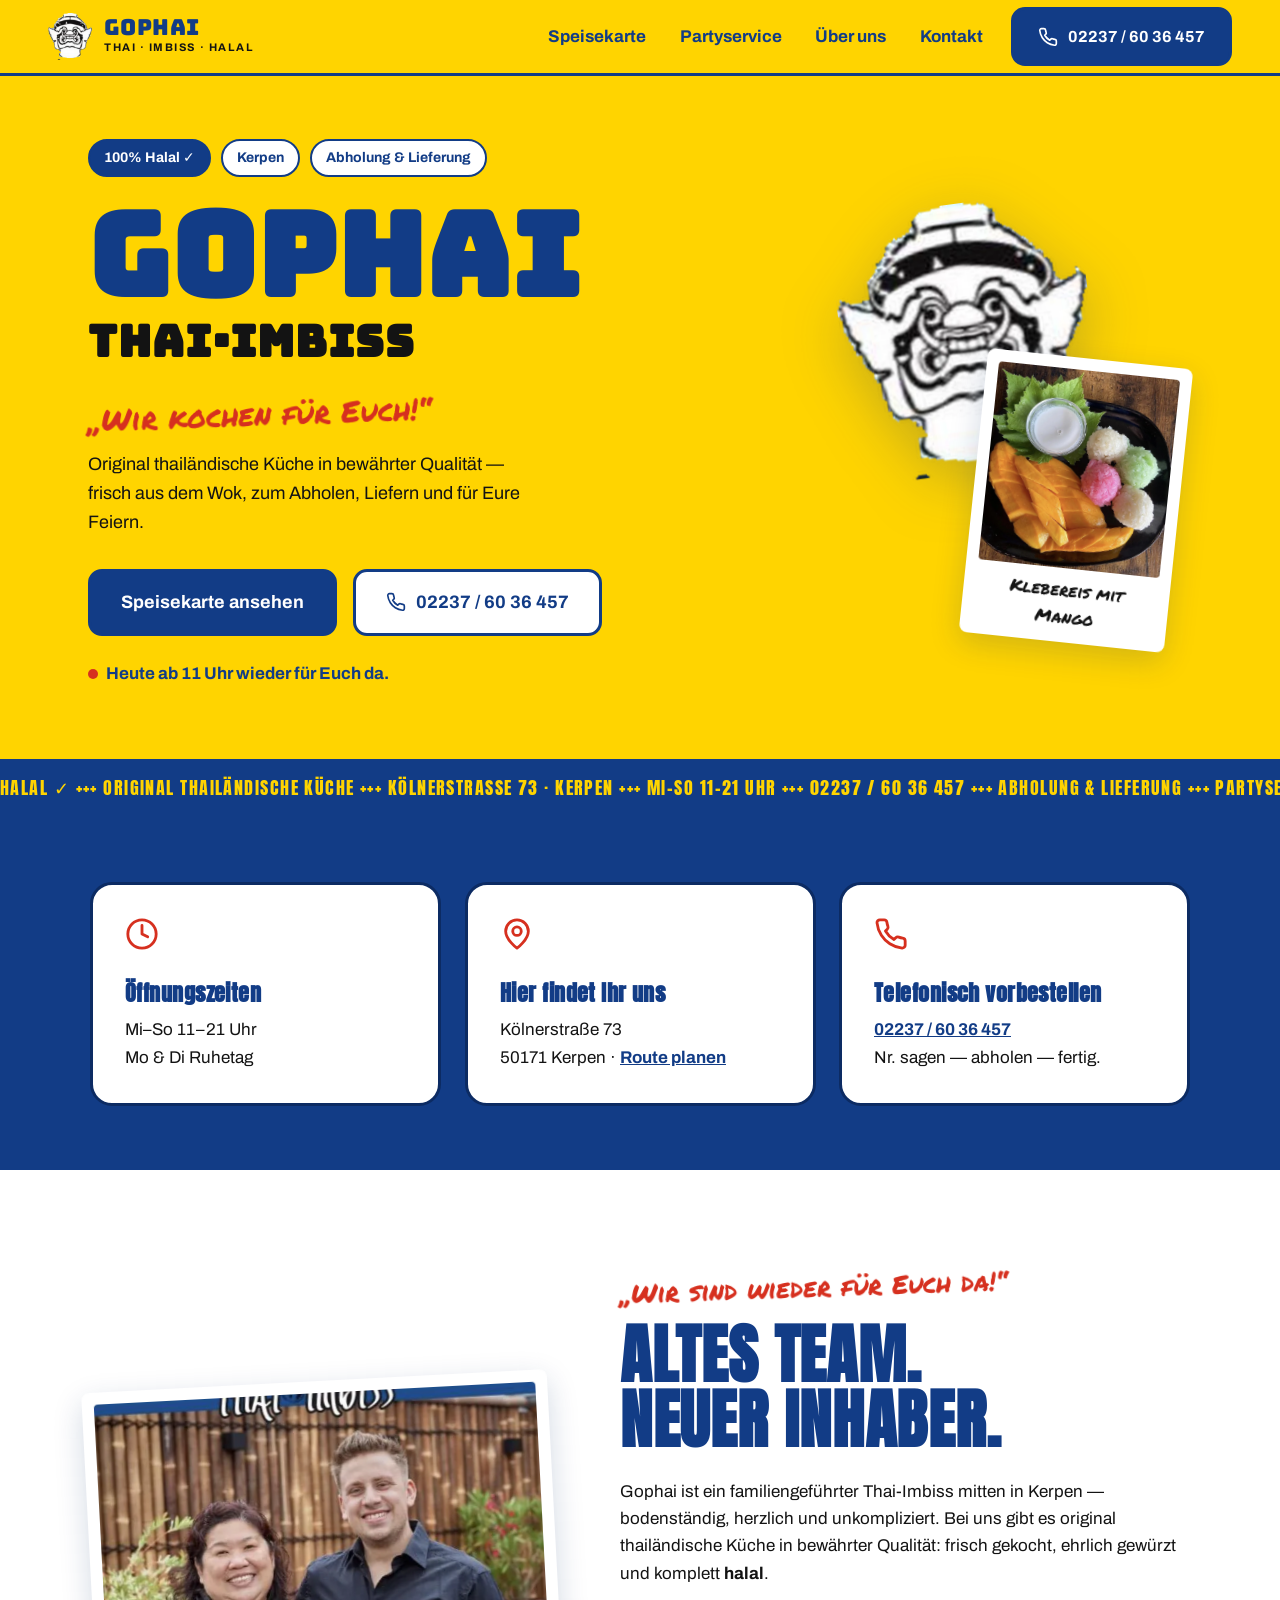
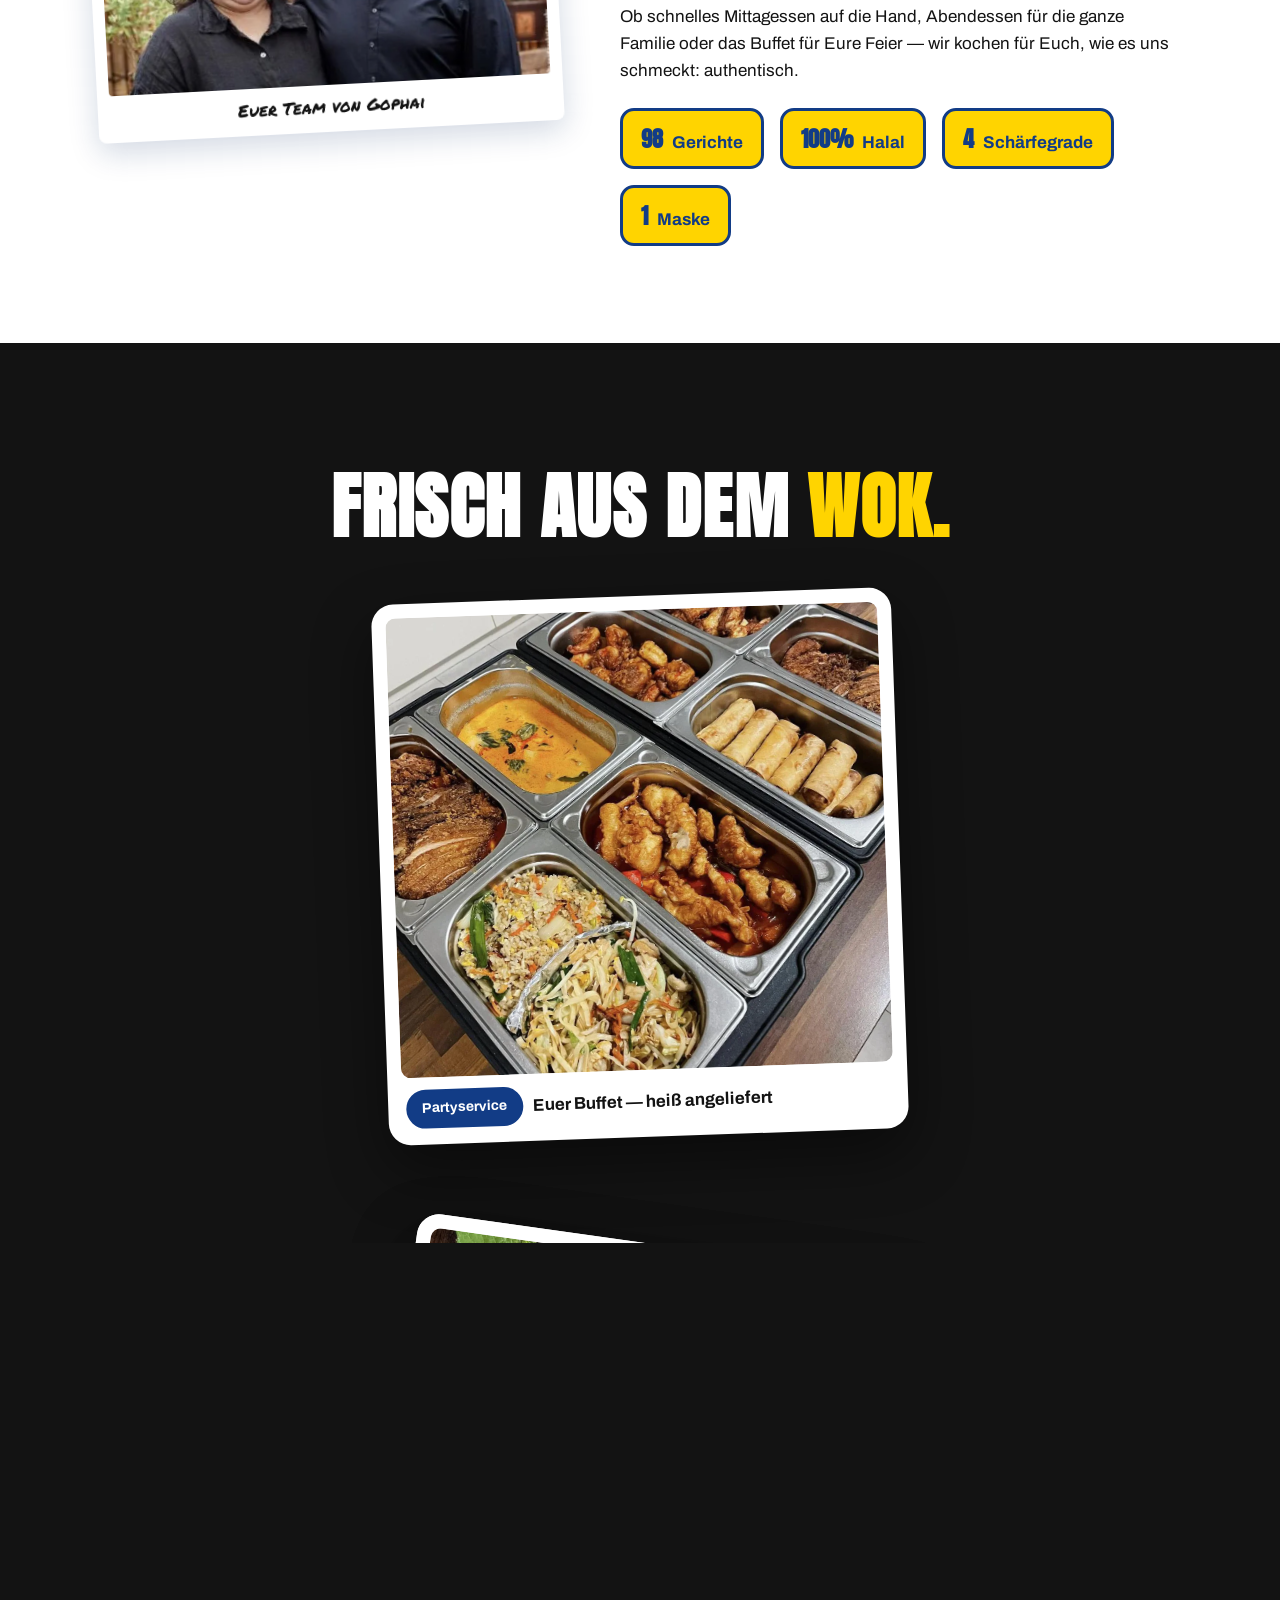
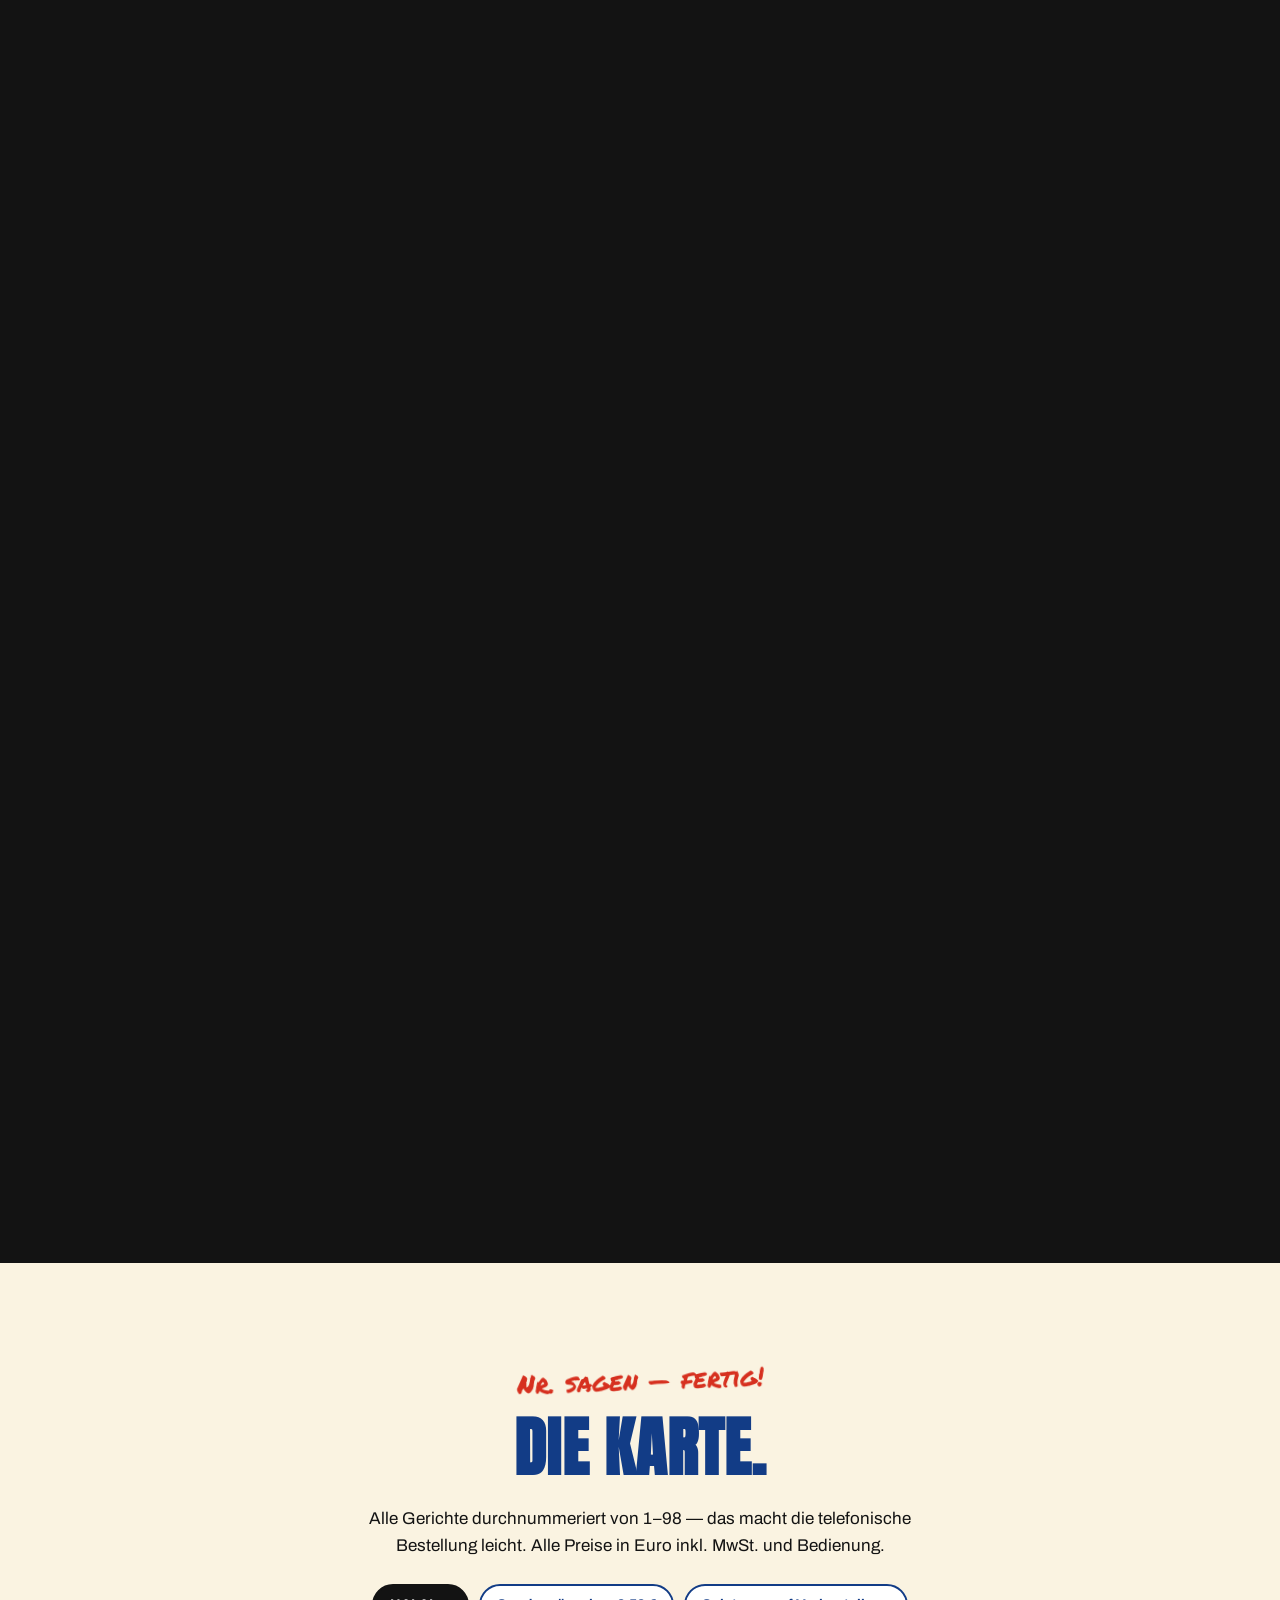
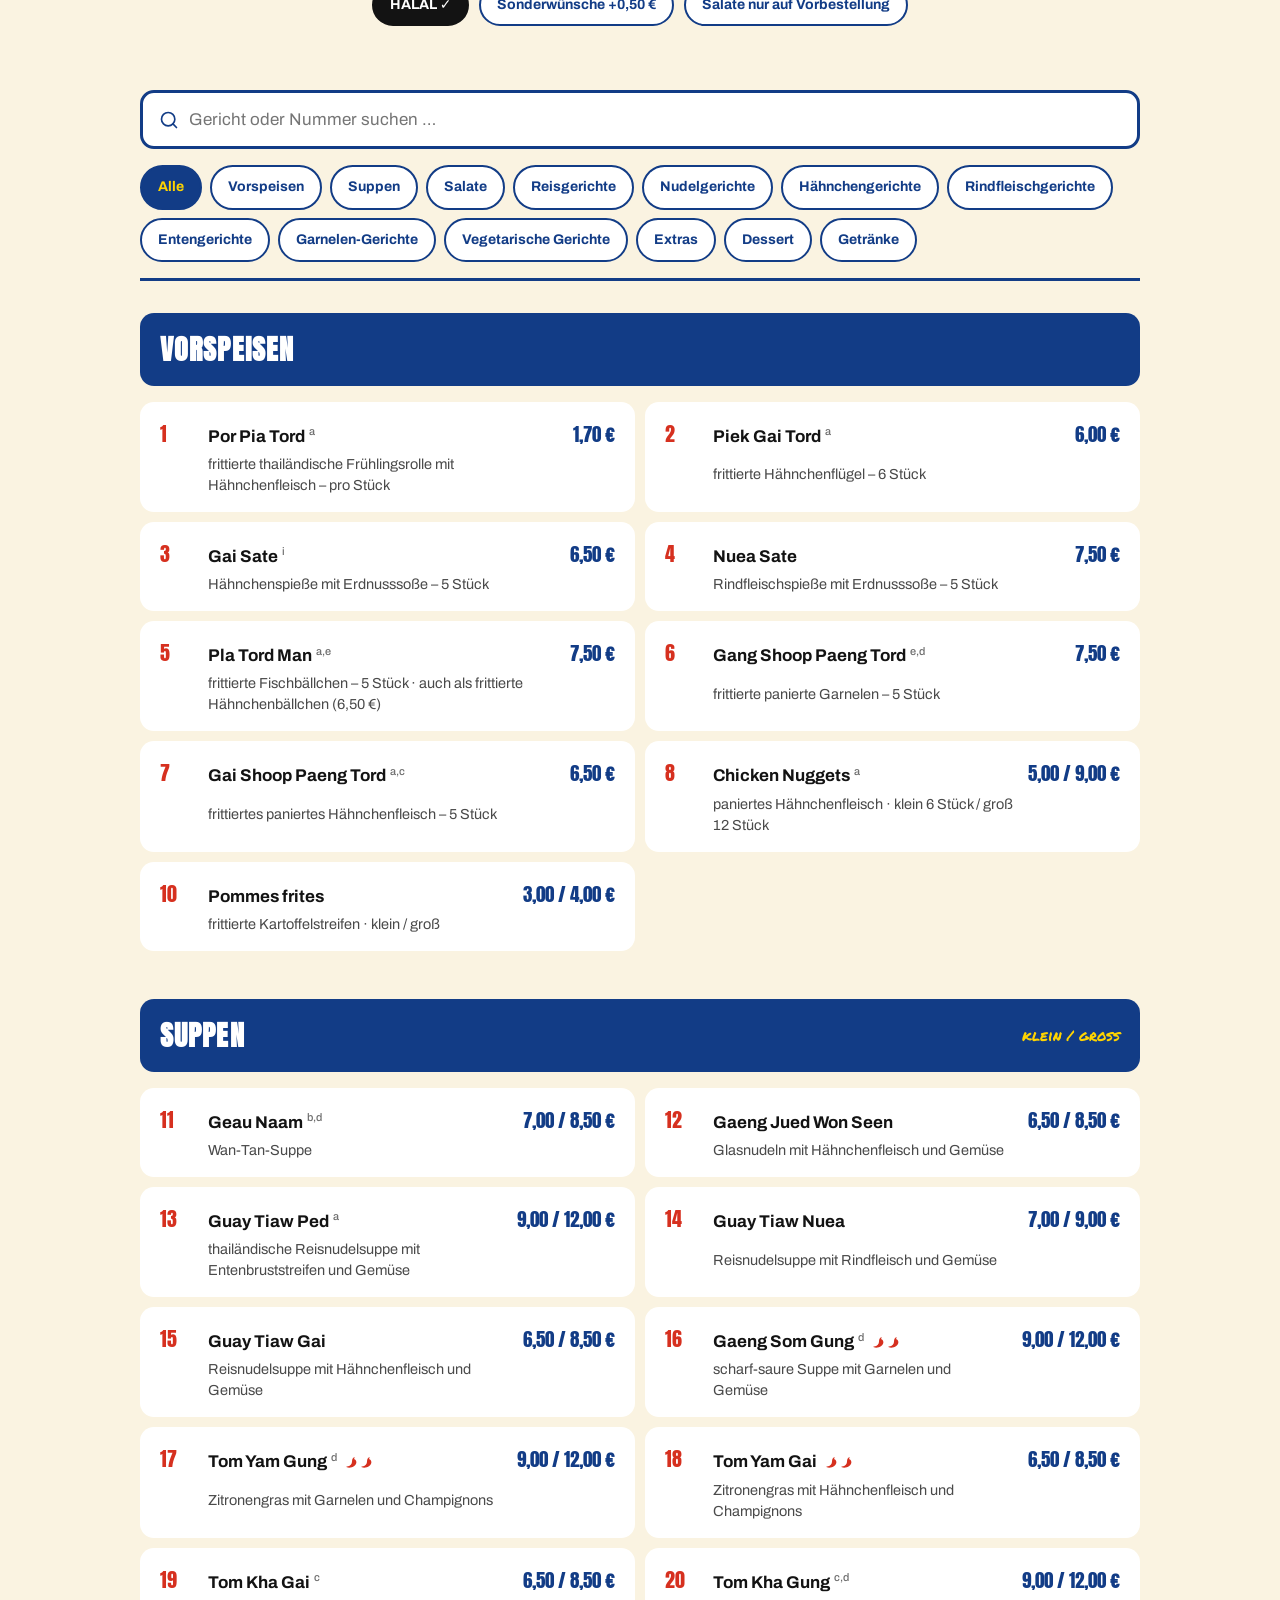
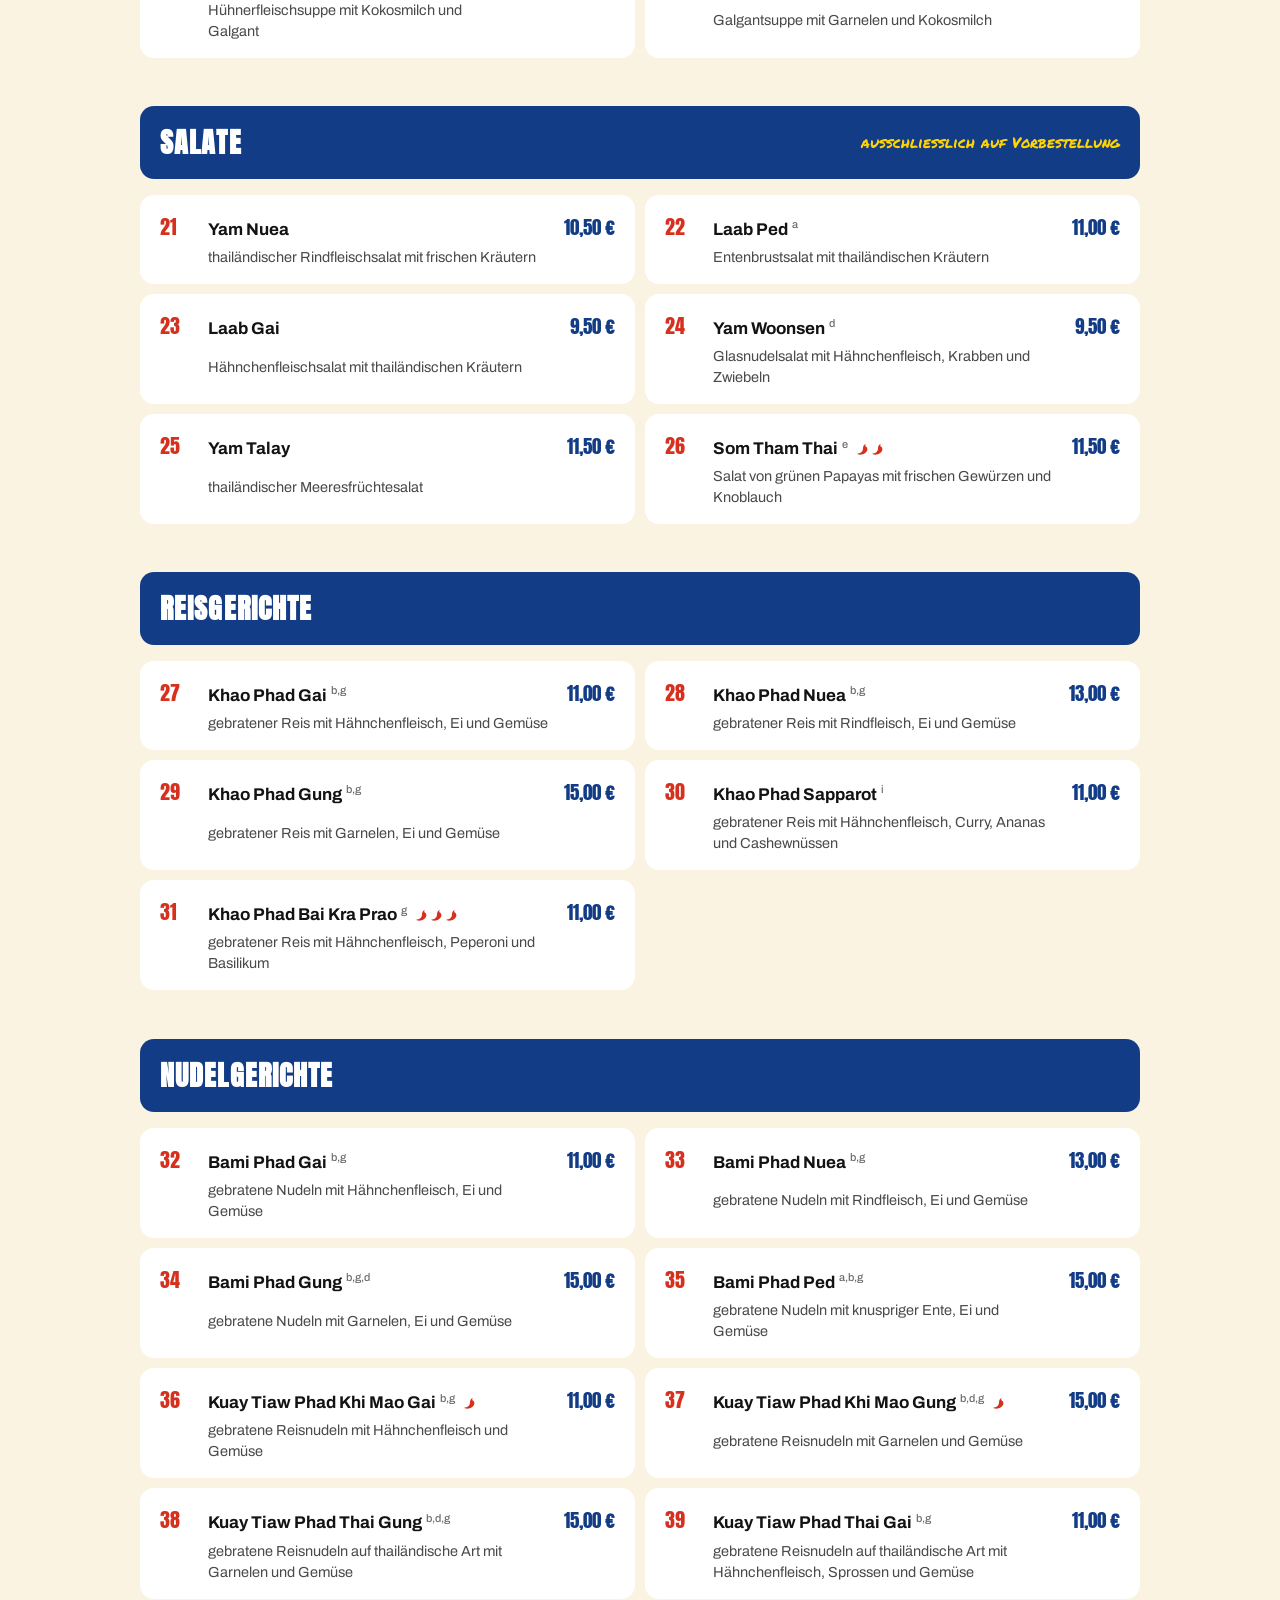
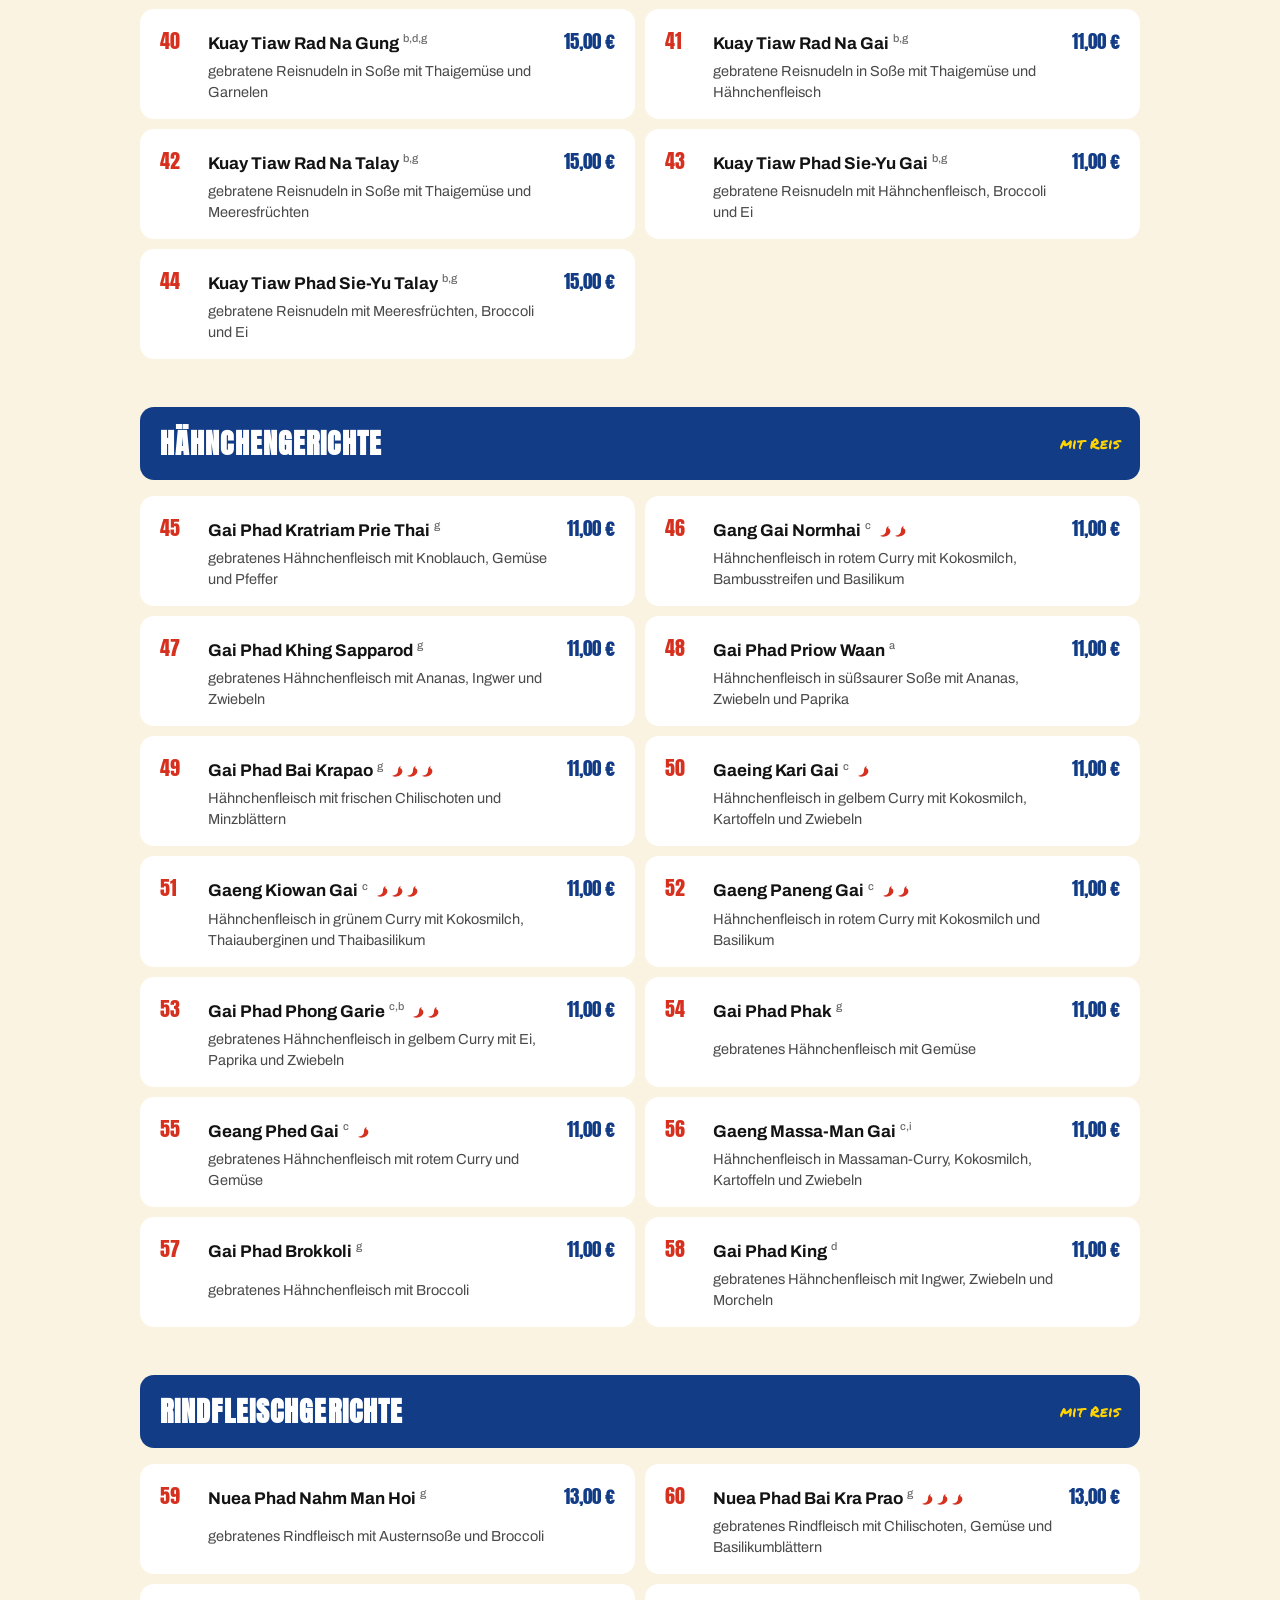
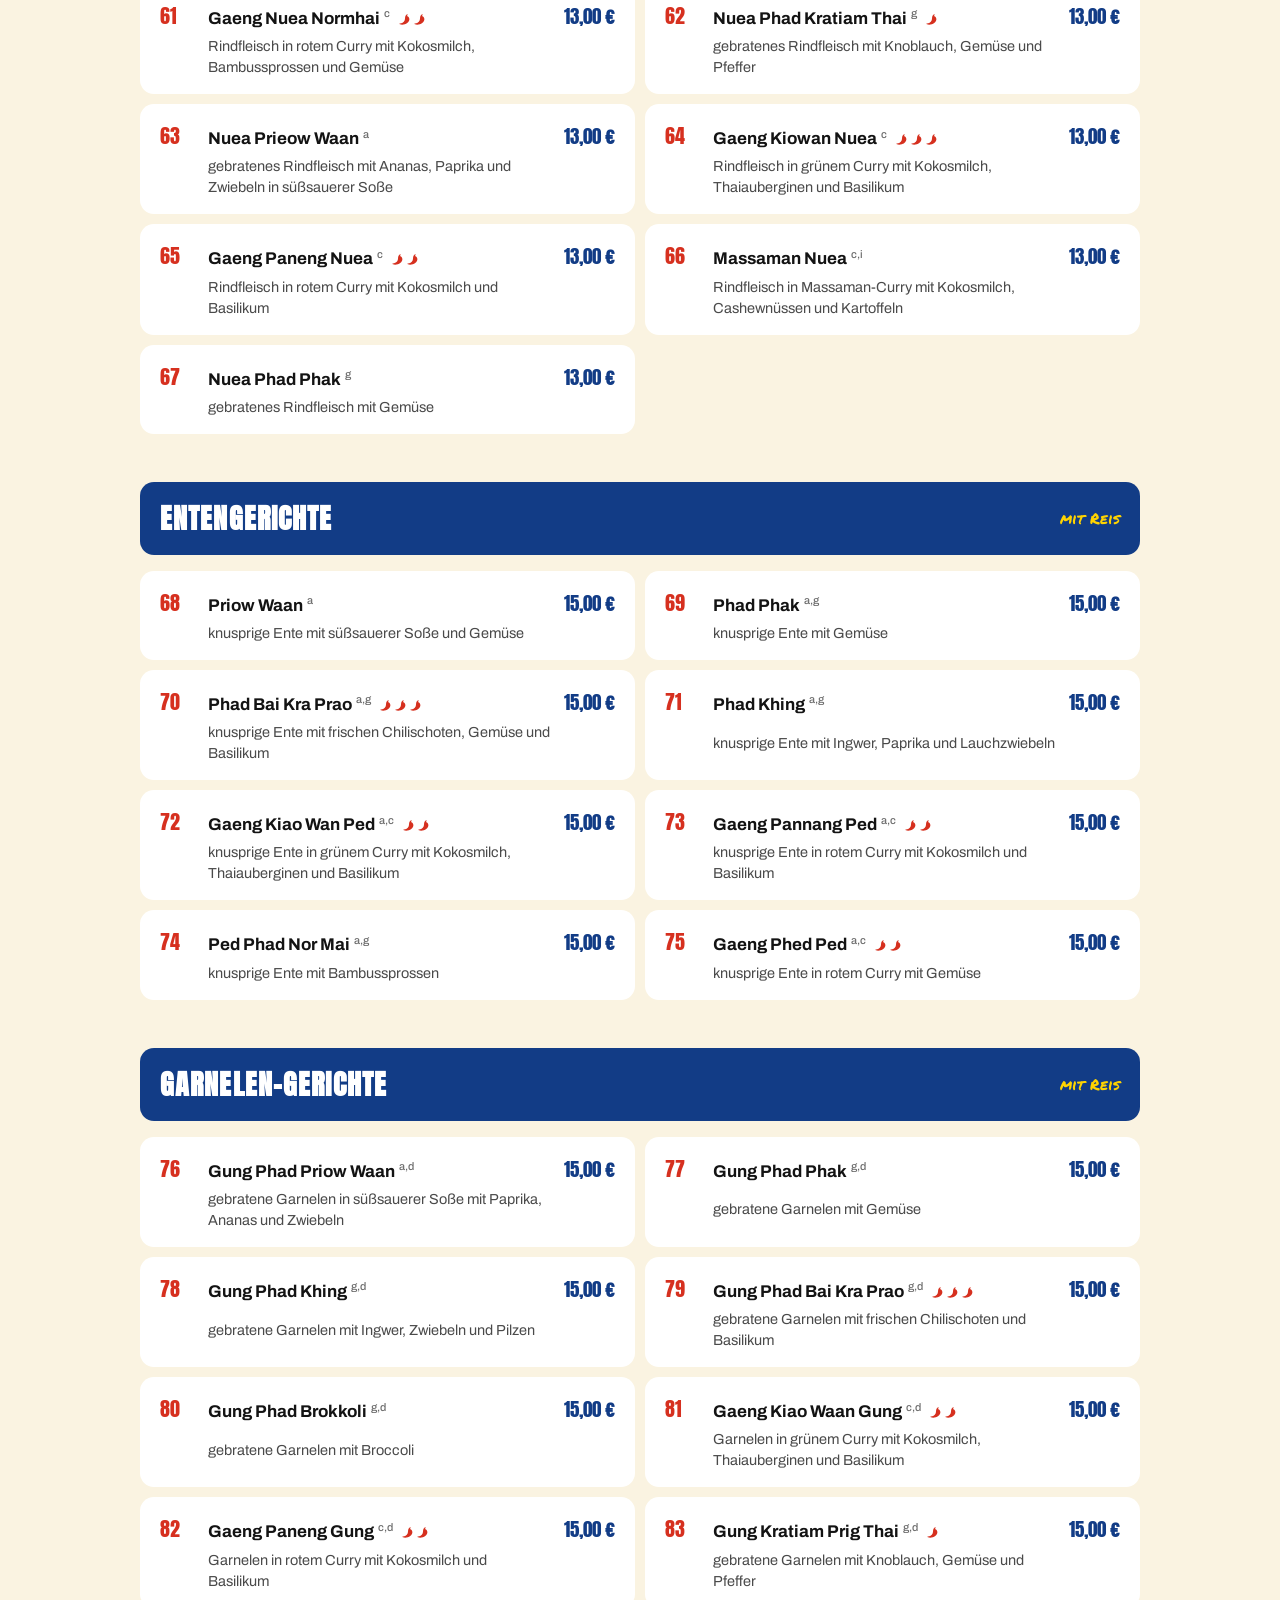
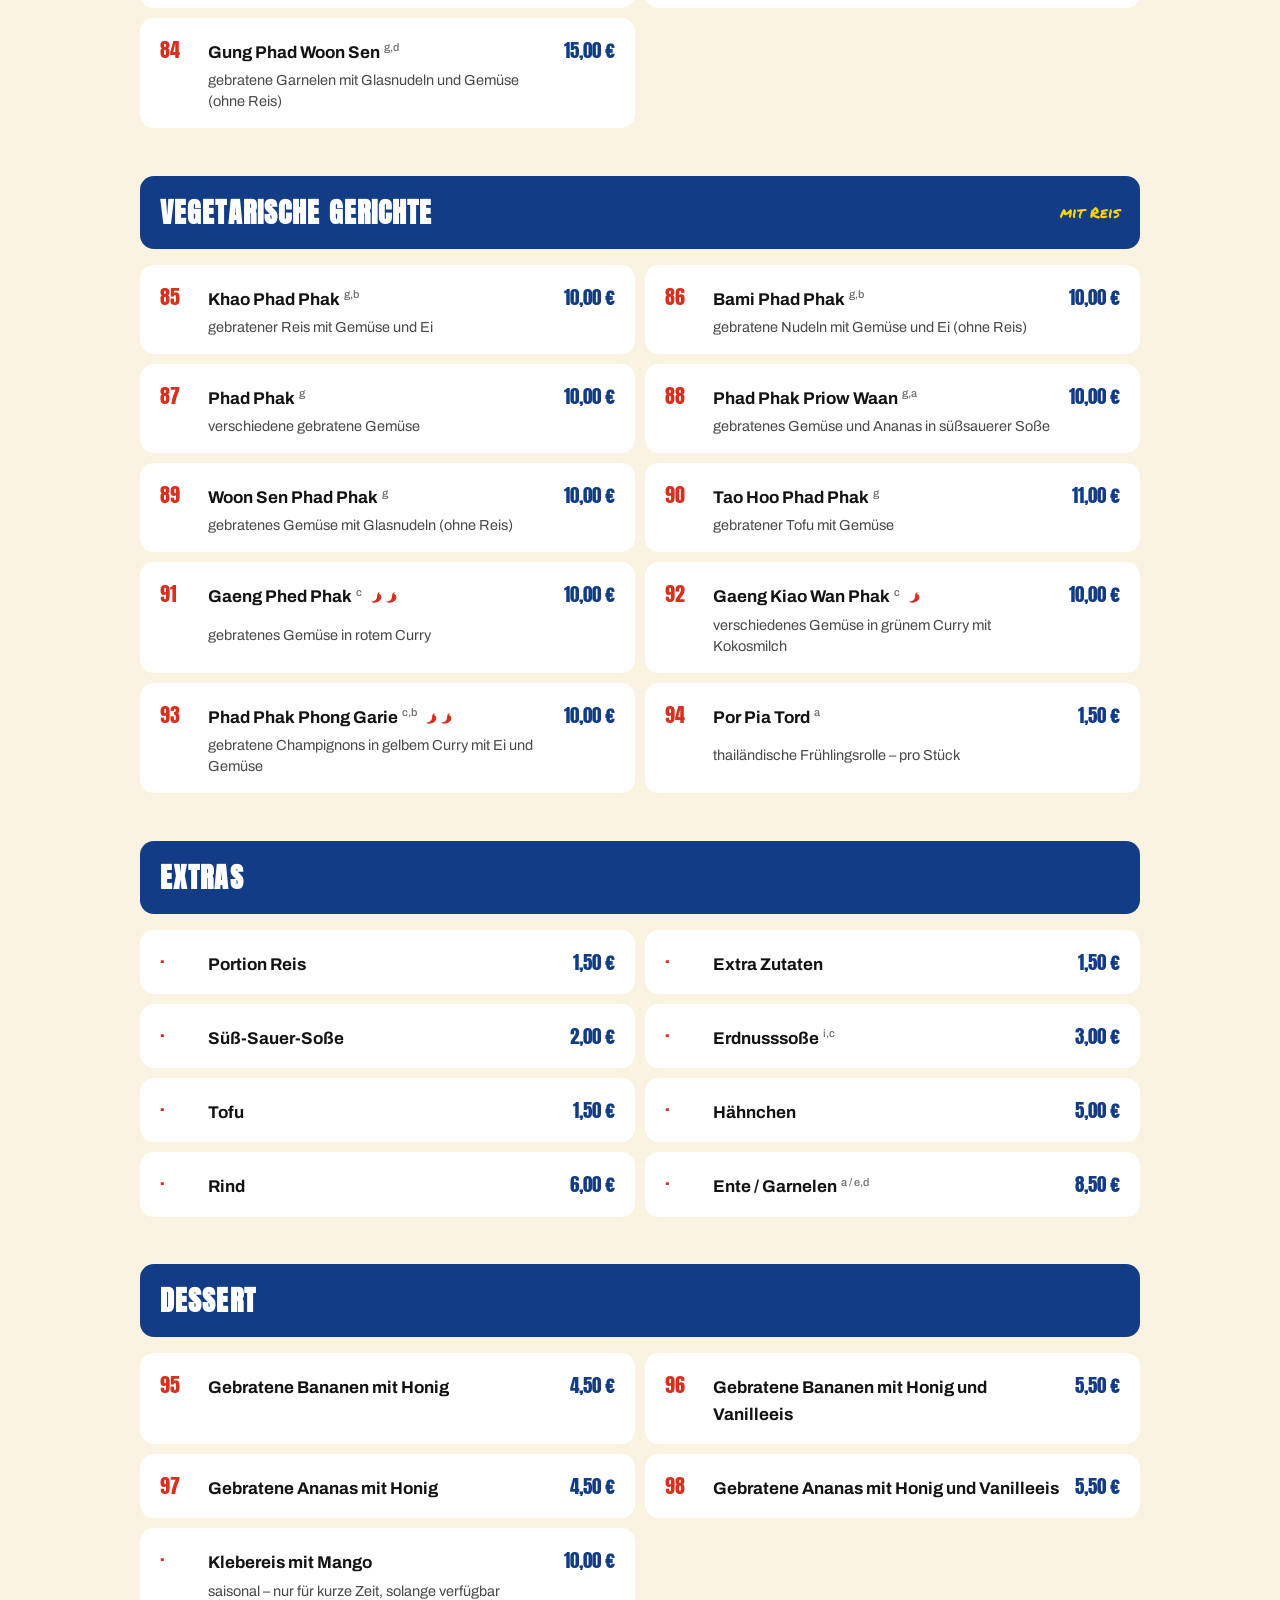
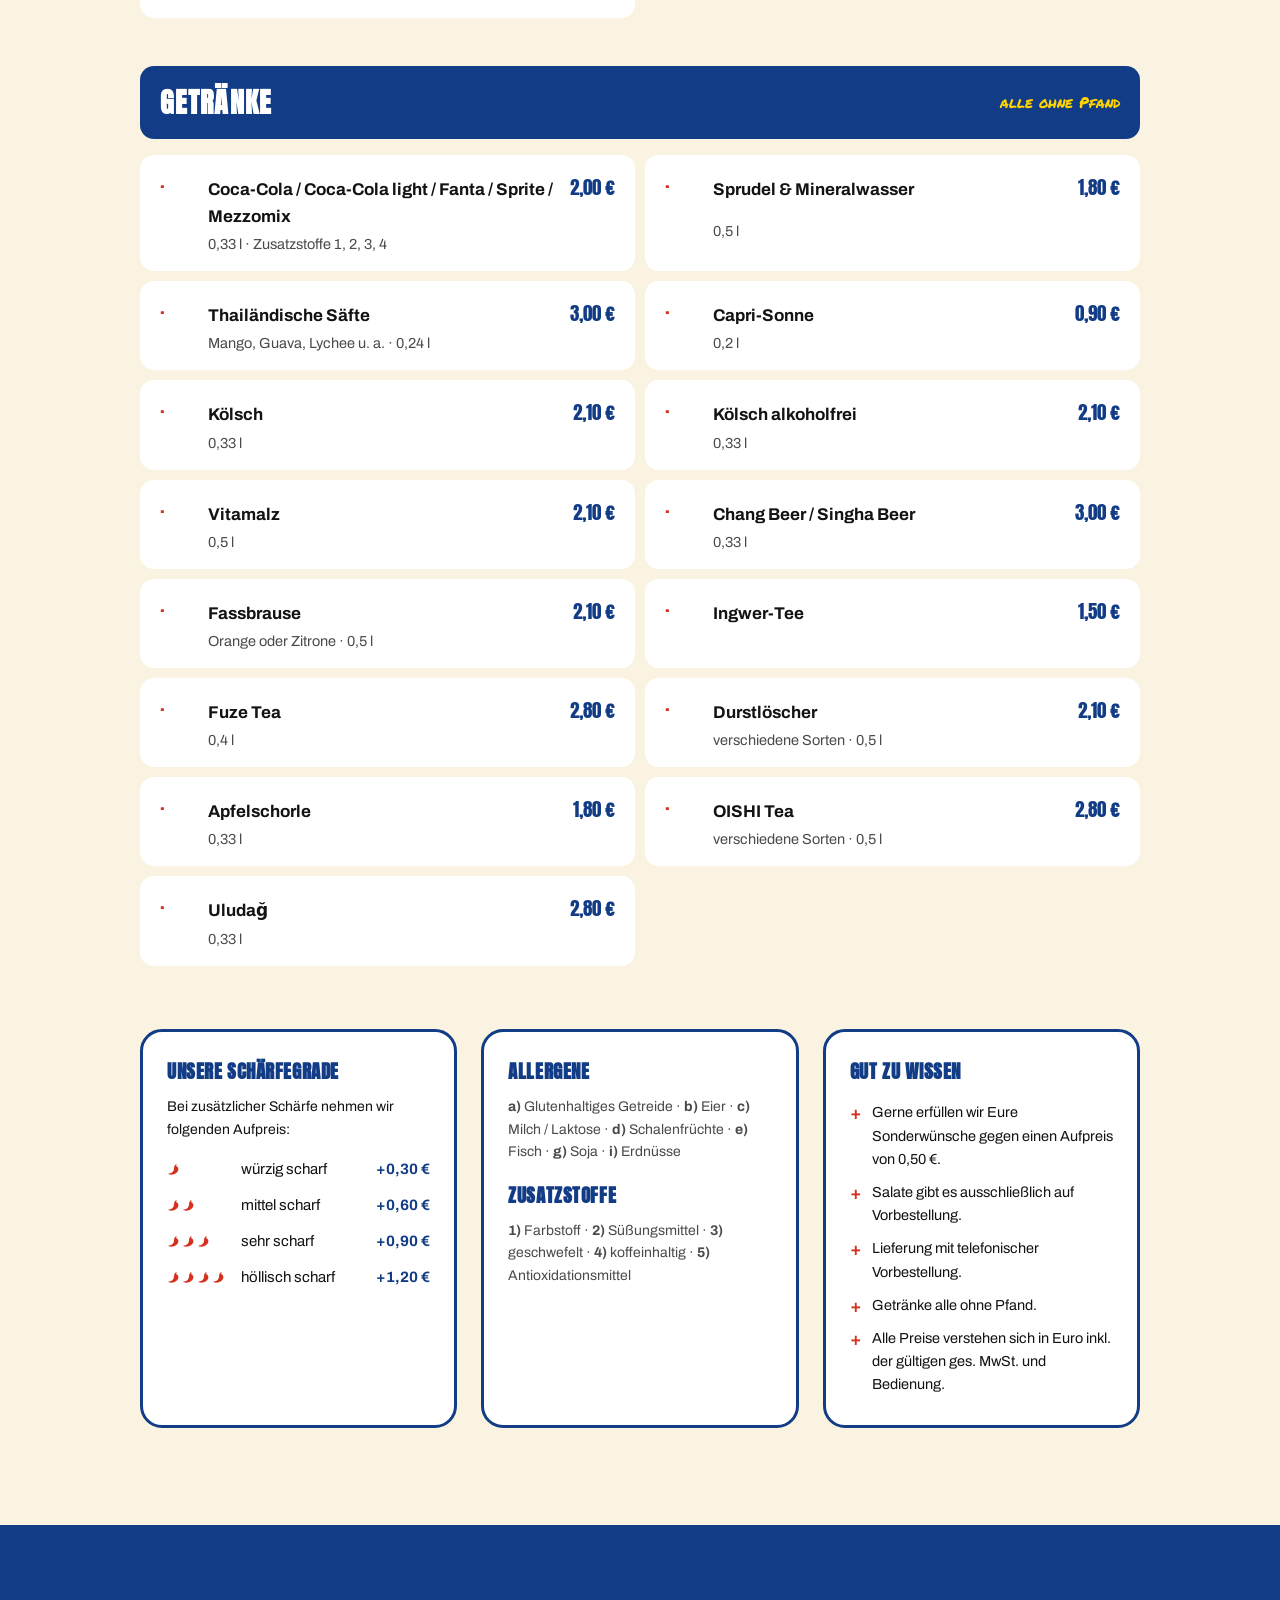
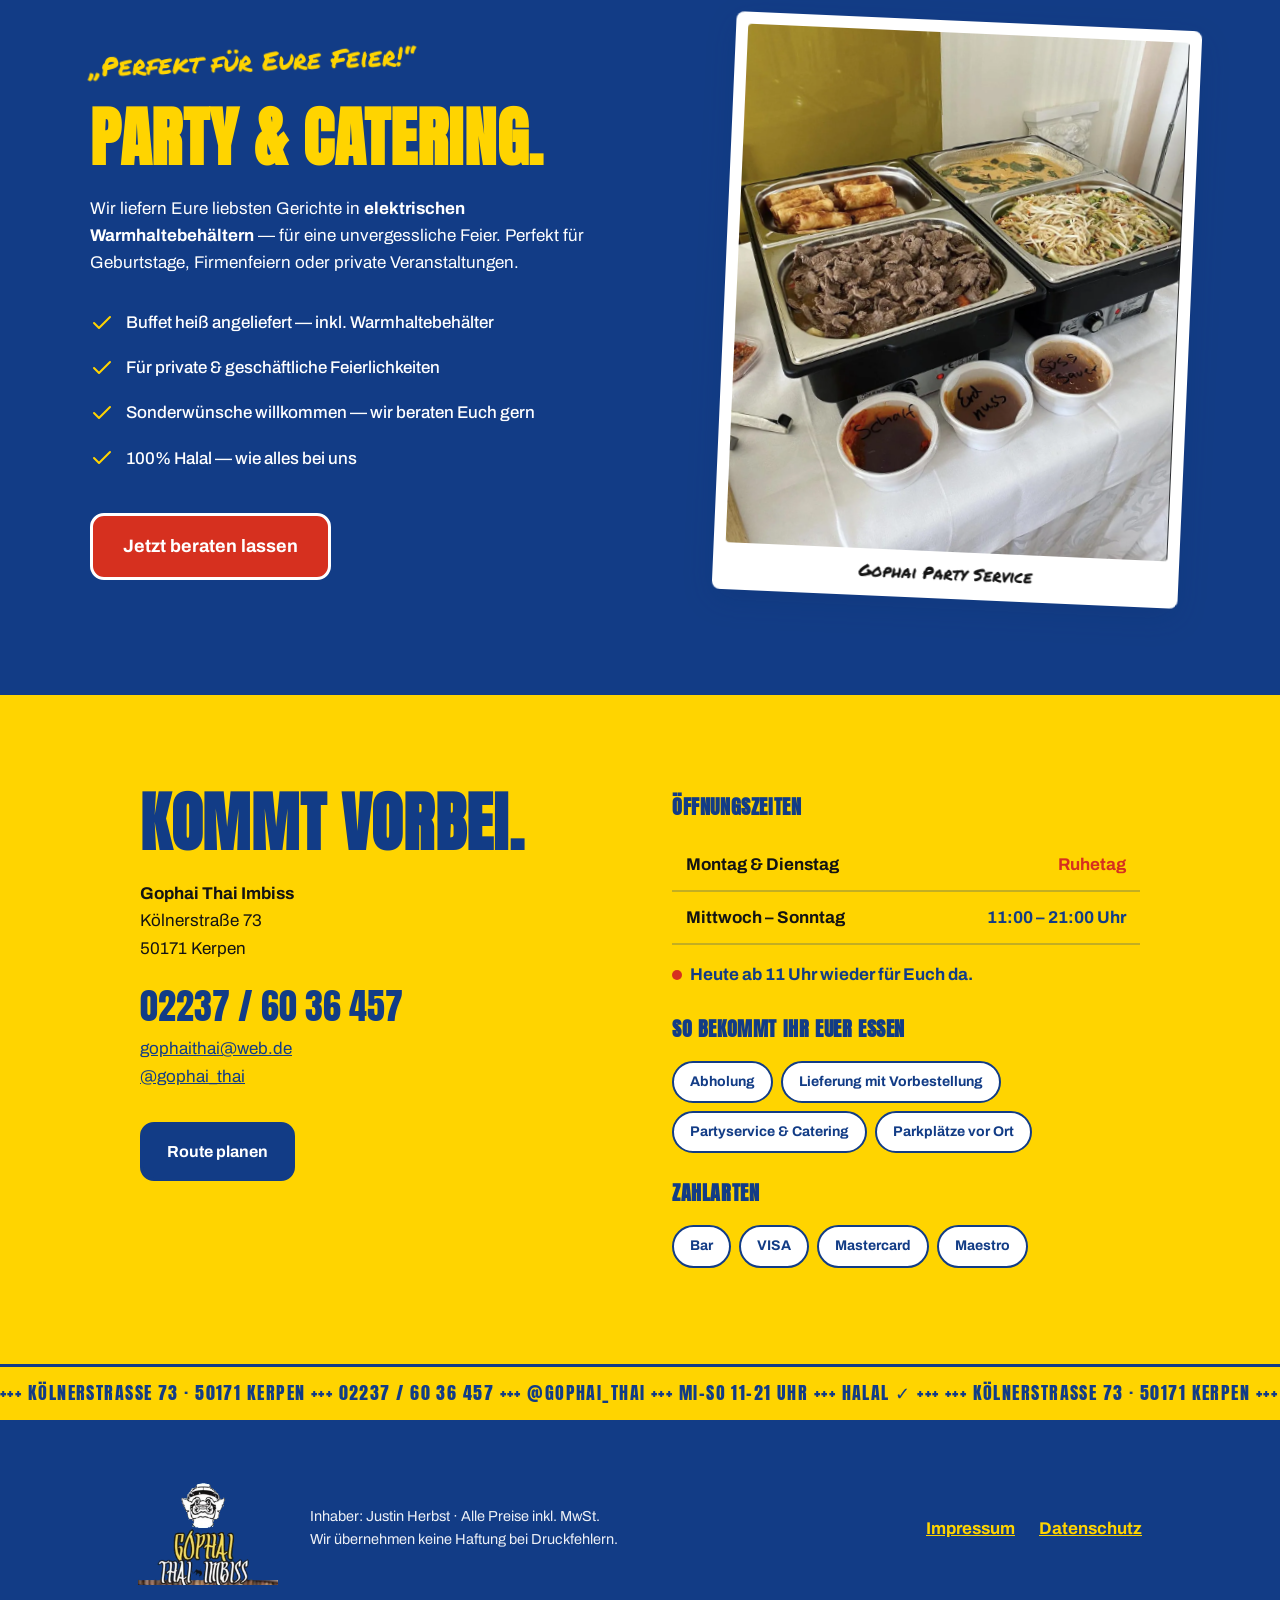
==== index.html @ 2e5d010a "Add Gophai Thai Imbiss website (Vibe-Brief Umsetzung) Complete single-page site per Vibe & Brand Kon" ====
<!DOCTYPE html>
<html lang="de">
<head>
  <meta charset="UTF-8">
  <meta name="viewport" content="width=device-width, initial-scale=1">
  <title>Gophai Thai Imbiss · Kerpen — Original thailändische Küche · Halal</title>
  <meta name="description" content="Gophai Thai Imbiss in Kerpen: Original thailändische Küche in bewährter Qualität. 100% Halal. Abholung, Lieferung mit Vorbestellung & Partyservice. Kölnerstraße 73, 50171 Kerpen — 02237 / 60 36 457.">
  <meta property="og:title" content="Gophai Thai Imbiss · Kerpen">
  <meta property="og:description" content="Original thailändische Küche in bewährter Qualität. Halal · Abholung · Lieferung · Partyservice.">
  <meta property="og:type" content="website">
  <meta name="theme-color" content="#FFD400">
  <link rel="icon" type="image/png" href="assets/img/favicon.png">
  <link rel="preload" href="assets/fonts/bungee-latin-400-normal.woff2" as="font" type="font/woff2" crossorigin>
  <link rel="preload" href="assets/fonts/anton-latin-400-normal.woff2" as="font" type="font/woff2" crossorigin>
  <link rel="preload" href="assets/fonts/archivo-latin-400-normal.woff2" as="font" type="font/woff2" crossorigin>
  <link rel="stylesheet" href="css/style.css">
  <script type="application/ld+json">
  {
    "@context": "https://schema.org",
    "@type": "Restaurant",
    "name": "Gophai Thai Imbiss",
    "servesCuisine": "Thailändisch",
    "telephone": "+49 2237 6036457",
    "email": "gophaithai@web.de",
    "address": {
      "@type": "PostalAddress",
      "streetAddress": "Kölnerstraße 73",
      "postalCode": "50171",
      "addressLocality": "Kerpen",
      "addressCountry": "DE"
    },
    "openingHoursSpecification": [{
      "@type": "OpeningHoursSpecification",
      "dayOfWeek": ["Wednesday","Thursday","Friday","Saturday","Sunday"],
      "opens": "11:00",
      "closes": "21:00"
    }],
    "acceptsReservations": "False",
    "priceRange": "€"
  }
  </script>
</head>
<body>
  <a class="skip-link" href="#speisekarte">Zur Speisekarte springen</a>

  <!-- ───────────── Header ───────────── -->
  <header class="site-header" id="top">
    <a class="brand" href="#top" aria-label="Gophai Thai Imbiss – zum Seitenanfang">
      <img src="assets/img/mask.webp" alt="" width="41" height="44" class="brand__mask">
      <span class="brand__text">
        <span class="brand__name">Gophai</span>
        <span class="brand__sub">Thai · Imbiss · Halal</span>
      </span>
    </a>
    <nav class="main-nav" aria-label="Hauptnavigation">
      <a href="#speisekarte">Speisekarte</a>
      <a href="#partyservice">Partyservice</a>
      <a href="#ueber-uns">Über uns</a>
      <a href="#kontakt">Kontakt</a>
    </nav>
    <a class="btn btn--blue header-call" href="tel:+4922376036457">
      <svg class="ico" viewBox="0 0 24 24" fill="none" stroke="currentColor" stroke-width="2" stroke-linecap="round" stroke-linejoin="round" aria-hidden="true"><path d="M22 16.92v3a2 2 0 0 1-2.18 2 19.79 19.79 0 0 1-8.63-3.07 19.5 19.5 0 0 1-6-6 19.79 19.79 0 0 1-3.07-8.67A2 2 0 0 1 4.11 2h3a2 2 0 0 1 2 1.72c.127.96.361 1.903.7 2.81a2 2 0 0 1-.45 2.11L8.09 9.91a16 16 0 0 0 6 6l1.27-1.27a2 2 0 0 1 2.11-.45c.907.339 1.85.573 2.81.7A2 2 0 0 1 22 16.92z"/></svg>
      <span>02237 / 60 36 457</span>
    </a>
    <button class="nav-toggle" aria-label="Menü öffnen" aria-expanded="false" aria-controls="mobile-menu">
      <span></span><span></span><span></span>
    </button>
  </header>

  <!-- Mobile Overlay -->
  <div class="mobile-menu" id="mobile-menu" hidden>
    <nav aria-label="Mobile Navigation">
      <a href="#speisekarte">Speisekarte</a>
      <a href="#partyservice">Partyservice</a>
      <a href="#ueber-uns">Über uns</a>
      <a href="#kontakt">Kontakt</a>
    </nav>
    <a class="btn btn--yellow" href="tel:+4922376036457">
      <svg class="ico" viewBox="0 0 24 24" fill="none" stroke="currentColor" stroke-width="2" stroke-linecap="round" stroke-linejoin="round" aria-hidden="true"><path d="M22 16.92v3a2 2 0 0 1-2.18 2 19.79 19.79 0 0 1-8.63-3.07 19.5 19.5 0 0 1-6-6 19.79 19.79 0 0 1-3.07-8.67A2 2 0 0 1 4.11 2h3a2 2 0 0 1 2 1.72c.127.96.361 1.903.7 2.81a2 2 0 0 1-.45 2.11L8.09 9.91a16 16 0 0 0 6 6l1.27-1.27a2 2 0 0 1 2.11-.45c.907.339 1.85.573 2.81.7A2 2 0 0 1 22 16.92z"/></svg>
      Jetzt anrufen
    </a>
    <p class="mobile-menu__hours" data-hours-today>Mi–So 11–21 Uhr · Mo & Di Ruhetag</p>
  </div>

  <main id="main">
    <!-- ───────────── Hero ───────────── -->
    <section class="hero" aria-label="Gophai Thai Imbiss Kerpen">
      <div class="hero__inner">
        <div class="hero__copy">
          <p class="hero__eyebrow anim-hero">
            <span class="chip chip--blue">100% Halal ✓</span>
            <span class="chip">Kerpen</span>
            <span class="chip">Abholung &amp; Lieferung</span>
          </p>
          <h1 class="hero__title" aria-label="Gophai Thai Imbiss">
            <span class="hero__title-line"><span class="hero__word" data-split>GOPHAI</span></span>
            <span class="hero__title-line hero__title-line--sub"><span class="hero__word" data-split>THAI·IMBISS</span></span>
          </h1>
          <p class="hero__scribble anim-hero">„Wir kochen für Euch!“</p>
          <p class="hero__lead anim-hero">Original thailändische Küche in bewährter Qualität — frisch aus dem Wok, zum Abholen, Liefern und für Eure Feiern.</p>
          <div class="hero__cta anim-hero">
            <a class="btn btn--blue btn--big" href="#speisekarte">Speisekarte ansehen</a>
            <a class="btn btn--outline btn--big" href="tel:+4922376036457">
              <svg class="ico" viewBox="0 0 24 24" fill="none" stroke="currentColor" stroke-width="2" stroke-linecap="round" stroke-linejoin="round" aria-hidden="true"><path d="M22 16.92v3a2 2 0 0 1-2.18 2 19.79 19.79 0 0 1-8.63-3.07 19.5 19.5 0 0 1-6-6 19.79 19.79 0 0 1-3.07-8.67A2 2 0 0 1 4.11 2h3a2 2 0 0 1 2 1.72c.127.96.361 1.903.7 2.81a2 2 0 0 1-.45 2.11L8.09 9.91a16 16 0 0 0 6 6l1.27-1.27a2 2 0 0 1 2.11-.45c.907.339 1.85.573 2.81.7A2 2 0 0 1 22 16.92z"/></svg>
              02237 / 60 36 457
            </a>
          </div>
          <p class="hero__status anim-hero" data-open-status aria-live="polite"></p>
        </div>
        <div class="hero__visual" aria-hidden="true">
          <img src="assets/img/mask.webp" alt="" width="270" height="288" class="hero__mask anim-mask">
          <figure class="polaroid polaroid--hero anim-hero">
            <img src="assets/img/mango.webp" alt="Klebereis mit Mango auf schwarzem Teller" width="380" height="414" loading="eager">
            <figcaption>Klebereis mit Mango</figcaption>
          </figure>
        </div>
      </div>
      <div class="marquee" aria-hidden="true">
        <div class="marquee__track">
          <span>HALAL ✓ +++ ORIGINAL THAILÄNDISCHE KÜCHE +++ KÖLNERSTRASSE 73 · KERPEN +++ MI–SO 11–21 UHR +++ 02237 / 60 36 457 +++ ABHOLUNG &amp; LIEFERUNG +++ PARTYSERVICE +++&nbsp;</span>
          <span>HALAL ✓ +++ ORIGINAL THAILÄNDISCHE KÜCHE +++ KÖLNERSTRASSE 73 · KERPEN +++ MI–SO 11–21 UHR +++ 02237 / 60 36 457 +++ ABHOLUNG &amp; LIEFERUNG +++ PARTYSERVICE +++&nbsp;</span>
        </div>
      </div>
    </section>

    <!-- ───────────── Schnell-Infos ───────────── -->
    <section class="quick-info" aria-label="Wichtige Informationen">
      <div class="quick-info__grid">
        <div class="qcard anim-up">
          <svg class="ico ico--big" viewBox="0 0 24 24" fill="none" stroke="currentColor" stroke-width="2" stroke-linecap="round" stroke-linejoin="round" aria-hidden="true"><circle cx="12" cy="12" r="10"/><polyline points="12 6 12 12 16 14"/></svg>
          <h3>Öffnungszeiten</h3>
          <p>Mi–So 11–21 Uhr<br>Mo &amp; Di Ruhetag</p>
        </div>
        <div class="qcard anim-up">
          <svg class="ico ico--big" viewBox="0 0 24 24" fill="none" stroke="currentColor" stroke-width="2" stroke-linecap="round" stroke-linejoin="round" aria-hidden="true"><path d="M20 10c0 6-8 12-8 12s-8-6-8-12a8 8 0 0 1 16 0Z"/><circle cx="12" cy="10" r="3"/></svg>
          <h3>Hier findet Ihr uns</h3>
          <p>Kölnerstraße 73<br>50171 Kerpen · <a href="https://www.google.com/maps/search/?api=1&amp;query=Gophai+Thai+Imbiss+K%C3%B6lnerstra%C3%9Fe+73+50171+Kerpen" target="_blank" rel="noopener">Route planen</a></p>
        </div>
        <div class="qcard anim-up">
          <svg class="ico ico--big" viewBox="0 0 24 24" fill="none" stroke="currentColor" stroke-width="2" stroke-linecap="round" stroke-linejoin="round" aria-hidden="true"><path d="M22 16.92v3a2 2 0 0 1-2.18 2 19.79 19.79 0 0 1-8.63-3.07 19.5 19.5 0 0 1-6-6 19.79 19.79 0 0 1-3.07-8.67A2 2 0 0 1 4.11 2h3a2 2 0 0 1 2 1.72c.127.96.361 1.903.7 2.81a2 2 0 0 1-.45 2.11L8.09 9.91a16 16 0 0 0 6 6l1.27-1.27a2 2 0 0 1 2.11-.45c.907.339 1.85.573 2.81.7A2 2 0 0 1 22 16.92z"/></svg>
          <h3>Telefonisch vorbestellen</h3>
          <p><a href="tel:+4922376036457">02237 / 60 36 457</a><br>Nr. sagen — abholen — fertig.</p>
        </div>
      </div>
    </section>

    <!-- ───────────── Über uns ───────────── -->
    <section class="about" id="ueber-uns">
      <div class="about__inner">
        <figure class="polaroid polaroid--team anim-up">
          <img src="assets/img/team.webp" alt="Das Gophai-Team: zwei lächelnde Menschen vor einer Bambuswand" width="674" height="483" loading="lazy">
          <figcaption>Euer Team von Gophai</figcaption>
        </figure>
        <div class="about__copy">
          <p class="scribble scribble--red anim-up">„Wir sind wieder für Euch da!“</p>
          <h2 class="section-title anim-up">Altes Team.<br>Neuer Inhaber.</h2>
          <p class="anim-up">Gophai ist ein familiengeführter Thai-Imbiss mitten in Kerpen — bodenständig, herzlich und unkompliziert. Bei uns gibt es original thailändische Küche in bewährter Qualität: frisch gekocht, ehrlich gewürzt und komplett <strong>halal</strong>.</p>
          <p class="anim-up">Ob schnelles Mittagessen auf die Hand, Abendessen für die ganze Familie oder das Buffet für Eure Feier — wir kochen für Euch, wie es uns schmeckt: authentisch.</p>
          <ul class="fact-chips anim-up">
            <li><strong>98</strong> Gerichte</li>
            <li><strong>100%</strong> Halal</li>
            <li><strong>4</strong> Schärfegrade</li>
            <li><strong>1</strong> Maske</li>
          </ul>
        </div>
      </div>
    </section>

    <!-- ───────────── Foto-Stack (gepinnt) ───────────── -->
    <section class="showcase" aria-label="Einblicke in unsere Küche">
      <div class="showcase__pin">
        <h2 class="showcase__title">Frisch aus dem <span>Wok.</span></h2>
        <div class="showcase__stack">
          <figure class="showcase__card" data-stack-card>
            <img src="assets/img/buffet.webp" alt="Buffet mit Currys, Frühlingsrollen, gebratenem Reis und weiteren Thai-Gerichten in Warmhaltebehältern" width="1166" height="1372" loading="lazy">
            <figcaption><span class="chip chip--blue">Partyservice</span> Euer Buffet — heiß angeliefert</figcaption>
          </figure>
          <figure class="showcase__card" data-stack-card>
            <img src="assets/img/catering.webp" alt="Chafing-Dishes mit Frühlingsrollen, Rindfleisch und Pad Thai, davor drei Soßen" width="1199" height="1408" loading="lazy">
            <figcaption><span class="chip chip--blue">Catering</span> Mit Warmhaltebehältern &amp; Soßen</figcaption>
          </figure>
          <figure class="showcase__card" data-stack-card>
            <img src="assets/img/mango.webp" alt="Klebereis in vier Farben mit frischer Mango und Kokosmilch" width="1187" height="1292" loading="lazy">
            <figcaption><span class="chip chip--blue">Saisonal</span> Klebereis mit Mango</figcaption>
          </figure>
        </div>
      </div>
    </section>

    <!-- ───────────── Speisekarte ───────────── -->
    <section class="menu" id="speisekarte">
      <header class="menu__head">
        <p class="scribble anim-up">Nr. sagen — fertig!</p>
        <h2 class="section-title anim-up">Die Karte.</h2>
        <p class="menu__sub anim-up">Alle Gerichte durchnummeriert von 1–98 — das macht die telefonische Bestellung leicht. Alle Preise in Euro inkl. MwSt. und Bedienung.</p>
        <div class="menu__badges anim-up">
          <span class="badge badge--halal">HALAL ✓</span>
          <span class="badge">Sonderwünsche +0,50&nbsp;€</span>
          <span class="badge">Salate nur auf Vorbestellung</span>
        </div>
      </header>

      <div class="menu__toolbar" role="group" aria-label="Speisekarte filtern">
        <div class="menu__search">
          <svg class="ico" viewBox="0 0 24 24" fill="none" stroke="currentColor" stroke-width="2" stroke-linecap="round" stroke-linejoin="round" aria-hidden="true"><circle cx="11" cy="11" r="8"/><path d="m21 21-4.3-4.3"/></svg>
          <input type="search" id="menu-search" placeholder="Gericht oder Nummer suchen …" aria-label="Speisekarte durchsuchen">
        </div>
        <div class="menu__filters" id="menu-filters" role="tablist" aria-label="Kategorien"></div>
      </div>

      <div class="menu__list" id="menu-list" aria-live="polite"></div>

      <aside class="menu__legend anim-up">
        <div class="legend-block">
          <h3>Unsere Schärfegrade</h3>
          <p class="legend-block__hint">Bei zusätzlicher Schärfe nehmen wir folgenden Aufpreis:</p>
          <ul class="spice-legend" id="spice-legend"></ul>
        </div>
        <div class="legend-block">
          <h3>Allergene</h3>
          <p id="allergens-legend" class="legend-inline"></p>
          <h3>Zusatzstoffe</h3>
          <p id="additives-legend" class="legend-inline"></p>
        </div>
        <div class="legend-block">
          <h3>Gut zu wissen</h3>
          <ul class="notes-list">
            <li>Gerne erfüllen wir Eure Sonderwünsche gegen einen Aufpreis von 0,50&nbsp;€.</li>
            <li>Salate gibt es ausschließlich auf Vorbestellung.</li>
            <li>Lieferung mit telefonischer Vorbestellung.</li>
            <li>Getränke alle ohne Pfand.</li>
            <li>Alle Preise verstehen sich in Euro inkl. der gültigen ges. MwSt. und Bedienung.</li>
          </ul>
        </div>
      </aside>
    </section>

    <!-- ───────────── Partyservice ───────────── -->
    <section class="party" id="partyservice">
      <div class="party__inner">
        <div class="party__copy">
          <p class="scribble scribble--yellow anim-up">„Perfekt für Eure Feier!“</p>
          <h2 class="section-title section-title--onblue anim-up">Party &amp; Catering.</h2>
          <p class="anim-up">Wir liefern Eure liebsten Gerichte in <strong>elektrischen Warmhaltebehältern</strong> — für eine unvergessliche Feier. Perfekt für Geburtstage, Firmenfeiern oder private Veranstaltungen.</p>
          <ul class="party__features anim-up">
            <li>
              <svg class="ico" viewBox="0 0 24 24" fill="none" stroke="currentColor" stroke-width="2" stroke-linecap="round" stroke-linejoin="round" aria-hidden="true"><path d="M20 6 9 17l-5-5"/></svg>
              Buffet heiß angeliefert — inkl. Warmhaltebehälter
            </li>
            <li>
              <svg class="ico" viewBox="0 0 24 24" fill="none" stroke="currentColor" stroke-width="2" stroke-linecap="round" stroke-linejoin="round" aria-hidden="true"><path d="M20 6 9 17l-5-5"/></svg>
              Für private &amp; geschäftliche Feierlichkeiten
            </li>
            <li>
              <svg class="ico" viewBox="0 0 24 24" fill="none" stroke="currentColor" stroke-width="2" stroke-linecap="round" stroke-linejoin="round" aria-hidden="true"><path d="M20 6 9 17l-5-5"/></svg>
              Sonderwünsche willkommen — wir beraten Euch gern
            </li>
            <li>
              <svg class="ico" viewBox="0 0 24 24" fill="none" stroke="currentColor" stroke-width="2" stroke-linecap="round" stroke-linejoin="round" aria-hidden="true"><path d="M20 6 9 17l-5-5"/></svg>
              100% Halal — wie alles bei uns
            </li>
          </ul>
          <a class="btn btn--red btn--big anim-up" href="tel:+4922376036457">Jetzt beraten lassen</a>
        </div>
        <figure class="polaroid polaroid--party anim-up">
          <img src="assets/img/catering.webp" alt="Catering-Buffet mit Chafing-Dishes und hausgemachten Soßen auf weißer Tischdecke" width="1199" height="1408" loading="lazy">
          <figcaption>Gophai Party Service</figcaption>
        </figure>
      </div>
    </section>

    <!-- ───────────── Kontakt ───────────── -->
    <section class="contact" id="kontakt">
      <div class="contact__inner">
        <div class="contact__block anim-up">
          <h2 class="section-title">Kommt vorbei.</h2>
          <address>
            <p><strong>Gophai Thai Imbiss</strong><br>Kölnerstraße 73<br>50171 Kerpen</p>
            <p>
              <a class="contact__phone" href="tel:+4922376036457">02237 / 60&nbsp;36&nbsp;457</a><br>
              <a href="mailto:gophaithai@web.de">gophaithai@web.de</a><br>
              <a href="https://www.instagram.com/gophai_thai/" target="_blank" rel="noopener">@gophai_thai</a>
            </p>
          </address>
          <a class="btn btn--blue" href="https://www.google.com/maps/search/?api=1&amp;query=Gophai+Thai+Imbiss+K%C3%B6lnerstra%C3%9Fe+73+50171+Kerpen" target="_blank" rel="noopener">Route planen</a>
        </div>
        <div class="contact__block anim-up">
          <h3>Öffnungszeiten</h3>
          <table class="hours-table">
            <tbody>
              <tr class="is-closed"><th scope="row">Montag &amp; Dienstag</th><td>Ruhetag</td></tr>
              <tr><th scope="row">Mittwoch – Sonntag</th><td>11:00 – 21:00 Uhr</td></tr>
            </tbody>
          </table>
          <p class="contact__today" data-open-status aria-live="polite"></p>
          <h3>So bekommt Ihr Euer Essen</h3>
          <ul class="service-chips">
            <li>Abholung</li>
            <li>Lieferung mit Vorbestellung</li>
            <li>Partyservice &amp; Catering</li>
            <li>Parkplätze vor Ort</li>
          </ul>
          <h3>Zahlarten</h3>
          <ul class="service-chips">
            <li>Bar</li><li>VISA</li><li>Mastercard</li><li>Maestro</li>
          </ul>
        </div>
      </div>
    </section>
  </main>

  <!-- ───────────── Footer ───────────── -->
  <footer class="site-footer">
    <div class="marquee marquee--footer" aria-hidden="true">
      <div class="marquee__track">
        <span>+++ KÖLNERSTRASSE 73 · 50171 KERPEN +++ 02237 / 60 36 457 +++ @GOPHAI_THAI +++ MI–SO 11–21 UHR +++ HALAL ✓ +++&nbsp;</span>
        <span>+++ KÖLNERSTRASSE 73 · 50171 KERPEN +++ 02237 / 60 36 457 +++ @GOPHAI_THAI +++ MI–SO 11–21 UHR +++ HALAL ✓ +++&nbsp;</span>
      </div>
    </div>
    <div class="site-footer__inner">
      <img src="assets/img/logo.webp" alt="Gophai Thai Imbiss Logo mit Khon-Maske" width="140" height="114" loading="lazy">
      <p>Inhaber: Justin Herbst · Alle Preise inkl. MwSt.<br>Wir übernehmen keine Haftung bei Druckfehlern.</p>
      <nav aria-label="Rechtliches">
        <a href="impressum.html">Impressum</a>
        <a href="impressum.html#datenschutz">Datenschutz</a>
      </nav>
    </div>
  </footer>

  <!-- Mobile Call-Bar -->
  <a class="call-bar" href="tel:+4922376036457" data-call-bar hidden>
    <svg class="ico" viewBox="0 0 24 24" fill="none" stroke="currentColor" stroke-width="2" stroke-linecap="round" stroke-linejoin="round" aria-hidden="true"><path d="M22 16.92v3a2 2 0 0 1-2.18 2 19.79 19.79 0 0 1-8.63-3.07 19.5 19.5 0 0 1-6-6 19.79 19.79 0 0 1-3.07-8.67A2 2 0 0 1 4.11 2h3a2 2 0 0 1 2 1.72c.127.96.361 1.903.7 2.81a2 2 0 0 1-.45 2.11L8.09 9.91a16 16 0 0 0 6 6l1.27-1.27a2 2 0 0 1 2.11-.45c.907.339 1.85.573 2.81.7A2 2 0 0 1 22 16.92z"/></svg>
    Anrufen &amp; bestellen — 02237 / 60 36 457
  </a>

  <script src="vendor/gsap.min.js" defer></script>
  <script src="vendor/ScrollTrigger.min.js" defer></script>
  <script src="vendor/lenis.min.js" defer></script>
  <script src="js/menu-data.js" defer></script>
  <script src="js/main.js" defer></script>
</body>
</html>
---- css/style.css ----
/* ═══════════════════════════════════════════════════════════════
   GOPHAI THAI IMBISS — Design nach Vibe & Brand Konzept 2026
   Farbwelt: Sonnengelb · Royalblau · Chili-Rot · Tiefschwarz · Weiß
   ═══════════════════════════════════════════════════════════════ */

@font-face {
  font-family: 'Bungee';
  src: url('../assets/fonts/bungee-latin-400-normal.woff2') format('woff2');
  font-weight: 400; font-style: normal; font-display: swap;
}
@font-face {
  font-family: 'Anton';
  src: url('../assets/fonts/anton-latin-400-normal.woff2') format('woff2');
  font-weight: 400; font-style: normal; font-display: swap;
}
@font-face {
  font-family: 'Permanent Marker';
  src: url('../assets/fonts/permanent-marker-latin-400-normal.woff2') format('woff2');
  font-weight: 400; font-style: normal; font-display: swap;
}
@font-face {
  font-family: 'Archivo';
  src: url('../assets/fonts/archivo-latin-400-normal.woff2') format('woff2');
  font-weight: 400; font-style: normal; font-display: swap;
}
@font-face {
  font-family: 'Archivo';
  src: url('../assets/fonts/archivo-latin-500-normal.woff2') format('woff2');
  font-weight: 500; font-style: normal; font-display: swap;
}
@font-face {
  font-family: 'Archivo';
  src: url('../assets/fonts/archivo-latin-700-normal.woff2') format('woff2');
  font-weight: 700; font-style: normal; font-display: swap;
}

:root {
  --gelb: #FFD400;
  --gelb-hell: #FFE566;
  --blau: #123C86;
  --blau-dunkel: #0C2B63;
  --rot: #D6301F;
  --schwarz: #131313;
  --weiss: #FFFFFF;
  --creme: #FAF3E1;
  --creme-dunkel: #F0E6C8;

  --font-display: 'Bungee', 'Anton', sans-serif;
  --font-head: 'Anton', 'Arial Narrow', sans-serif;
  --font-marker: 'Permanent Marker', cursive;
  --font-body: 'Archivo', system-ui, sans-serif;

  --space-1: 8px;  --space-2: 16px; --space-3: 24px;
  --space-4: 32px; --space-5: 48px; --space-6: 64px; --space-7: 96px;

  --radius: 14px;
  --radius-lg: 22px;
  --shadow-card: 0 10px 30px rgba(12, 43, 99, .18);
  --shadow-pop: 6px 6px 0 var(--blau);
  --dur: .25s;
  --ease: cubic-bezier(.22, .9, .35, 1);
  --header-h: 76px;
}

* { margin: 0; padding: 0; box-sizing: border-box; }

html { scroll-behavior: smooth; }
html.lenis, html.lenis body { height: auto; }
.lenis.lenis-smooth { scroll-behavior: auto !important; }

body {
  font-family: var(--font-body);
  font-size: 17px;
  line-height: 1.6;
  color: var(--schwarz);
  background: var(--gelb);
  -webkit-font-smoothing: antialiased;
  overflow-x: clip;
}

img { max-width: 100%; height: auto; display: block; }
a { color: var(--blau); }
ul { list-style: none; }
address { font-style: normal; }

::selection { background: var(--blau); color: var(--gelb); }

:focus-visible {
  outline: 3px solid var(--rot);
  outline-offset: 3px;
  border-radius: 4px;
}

.skip-link {
  position: absolute; top: -60px; left: var(--space-2);
  background: var(--blau); color: var(--weiss);
  padding: 12px 20px; border-radius: 0 0 var(--radius) var(--radius);
  z-index: 300; font-weight: 700; text-decoration: none;
  transition: top var(--dur) var(--ease);
}
.skip-link:focus { top: 0; }

/* ── Buttons & Chips ─────────────────────────────────────────── */
.btn {
  display: inline-flex; align-items: center; gap: 10px;
  font-family: var(--font-body); font-weight: 700; font-size: 16px;
  padding: 14px 24px; min-height: 48px;
  border-radius: var(--radius); border: 3px solid var(--blau);
  text-decoration: none; cursor: pointer;
  transition: transform var(--dur) var(--ease), box-shadow var(--dur) var(--ease),
              background var(--dur) var(--ease), color var(--dur) var(--ease);
  touch-action: manipulation;
}
.btn:hover { transform: translate(-2px, -2px); box-shadow: var(--shadow-pop); }
.btn:active { transform: translate(0, 0); box-shadow: 2px 2px 0 var(--blau); }
.btn--blue { background: var(--blau); color: var(--weiss); }
.btn--blue:hover { background: var(--blau-dunkel); }
.btn--outline { background: var(--weiss); color: var(--blau); }
.btn--yellow { background: var(--gelb); color: var(--blau); border-color: var(--gelb); }
.btn--yellow:hover { box-shadow: 6px 6px 0 rgba(0,0,0,.35); }
.btn--red { background: var(--rot); color: var(--weiss); border-color: var(--weiss); }
.btn--red:hover { box-shadow: 6px 6px 0 rgba(0,0,0,.35); }
.btn--big { font-size: 18px; padding: 16px 30px; }

.chip {
  display: inline-flex; align-items: center;
  background: var(--weiss); color: var(--blau);
  font-weight: 700; font-size: 14px;
  padding: 6px 14px; border-radius: 999px;
  border: 2px solid var(--blau);
}
.chip--blue { background: var(--blau); color: var(--weiss); }

.ico { width: 20px; height: 20px; flex: none; }
.ico--big { width: 34px; height: 34px; }

/* ── Header ──────────────────────────────────────────────────── */
.site-header {
  position: sticky; top: 0; z-index: 100;
  display: flex; align-items: center; gap: var(--space-3);
  height: var(--header-h);
  padding: 0 clamp(16px, 4vw, 48px);
  background: var(--gelb);
  border-bottom: 3px solid var(--blau);
}
.brand {
  display: flex; align-items: center; gap: 12px;
  text-decoration: none; margin-right: auto;
}
.brand__mask { width: 44px; height: auto; }
.brand__name {
  display: block; font-family: var(--font-display);
  font-size: 22px; line-height: 1; color: var(--blau); letter-spacing: .02em;
}
.brand__sub {
  display: block; font-size: 11px; font-weight: 700;
  letter-spacing: .14em; text-transform: uppercase; color: var(--schwarz);
}
.main-nav { display: flex; gap: clamp(12px, 2vw, 28px); }
.main-nav a {
  font-weight: 700; text-decoration: none; color: var(--blau);
  padding: 10px 4px; position: relative;
}
.main-nav a::after {
  content: ''; position: absolute; left: 0; right: 100%; bottom: 4px;
  height: 3px; background: var(--rot);
  transition: right var(--dur) var(--ease);
}
.main-nav a:hover::after, .main-nav a:focus-visible::after { right: 0; }

.nav-toggle {
  display: none; flex-direction: column; justify-content: center; gap: 5px;
  width: 48px; height: 48px; padding: 10px;
  background: var(--blau); border: none; border-radius: var(--radius);
  cursor: pointer;
}
.nav-toggle span {
  display: block; height: 3px; border-radius: 2px;
  background: var(--gelb);
  transition: transform var(--dur) var(--ease), opacity var(--dur) var(--ease);
}
.nav-toggle[aria-expanded="true"] span:nth-child(1) { transform: translateY(8px) rotate(45deg); }
.nav-toggle[aria-expanded="true"] span:nth-child(2) { opacity: 0; }
.nav-toggle[aria-expanded="true"] span:nth-child(3) { transform: translateY(-8px) rotate(-45deg); }

.mobile-menu[hidden] { display: none; }
.mobile-menu {
  position: fixed; inset: var(--header-h) 0 0 0; z-index: 90;
  background: var(--blau);
  display: flex; flex-direction: column; align-items: center; justify-content: center;
  gap: var(--space-3); padding: var(--space-4);
  text-align: center;
}
.mobile-menu nav { display: flex; flex-direction: column; gap: var(--space-2); }
.mobile-menu nav a {
  font-family: var(--font-display); font-size: clamp(28px, 8vw, 40px);
  color: var(--gelb); text-decoration: none; padding: 6px 12px;
}
.mobile-menu nav a:hover { color: var(--weiss); }
.mobile-menu__hours { color: var(--weiss); font-weight: 500; }

/* ── Hero ────────────────────────────────────────────────────── */
.hero {
  background: var(--gelb);
  position: relative;
  overflow: clip;
}
.hero__inner {
  display: grid; grid-template-columns: minmax(0, 1.15fr) minmax(0, .85fr);
  align-items: center; gap: var(--space-5);
  max-width: 1200px; margin: 0 auto;
  padding: clamp(40px, 7vh, 90px) clamp(16px, 4vw, 48px) clamp(48px, 8vh, 110px);
}
.hero__eyebrow { display: flex; flex-wrap: wrap; gap: 10px; margin-bottom: var(--space-3); }
.hero__title {
  font-family: var(--font-display); color: var(--blau);
  font-size: clamp(52px, 9vw, 118px);
  line-height: .95; letter-spacing: .01em;
}
.hero__title-line { display: block; overflow: hidden; }
.hero__title-line--sub { font-size: .38em; color: var(--schwarz); margin-top: 10px; }
.hero__word { display: inline-block; }
.hero__word .char { display: inline-block; will-change: transform; }
.hero__scribble {
  font-family: var(--font-marker); font-size: clamp(22px, 3vw, 30px);
  color: var(--rot); transform: rotate(-2deg);
  margin: var(--space-3) 0 var(--space-2);
}
.hero__lead { max-width: 46ch; font-size: 18px; margin-bottom: var(--space-4); }
.hero__cta { display: flex; flex-wrap: wrap; gap: var(--space-2); margin-bottom: var(--space-3); }
.hero__status { font-weight: 700; color: var(--blau); }
.hero__status .dot {
  display: inline-block; width: 10px; height: 10px; border-radius: 50%;
  margin-right: 8px; background: #1B9E4B;
}
.hero__status.is-closed .dot { background: var(--rot); }

.hero__visual { position: relative; min-height: 420px; padding-bottom: 70px; }
.hero__mask {
  width: min(56%, 270px); margin: 0 auto;
  transform: rotate(-4deg);
  filter: drop-shadow(0 16px 30px rgba(12, 43, 99, .25));
}

.polaroid {
  background: var(--weiss); padding: 12px 12px 8px;
  border-radius: 8px; box-shadow: var(--shadow-card);
  transform: rotate(3deg);
}
.polaroid img { border-radius: 4px; }
.polaroid figcaption {
  font-family: var(--font-marker); font-size: 17px; color: var(--schwarz);
  text-align: center; padding: 8px 4px 4px;
}
.polaroid--hero {
  position: absolute; right: clamp(-6px, 1vw, 24px); bottom: -20px;
  width: min(46%, 230px); transform: rotate(6deg);
}

/* ── Marquee ─────────────────────────────────────────────────── */
.marquee {
  background: var(--blau); color: var(--gelb);
  overflow: hidden; white-space: nowrap;
  border-top: 3px solid var(--blau); border-bottom: 3px solid var(--blau);
  padding: 12px 0;
}
.marquee__track {
  display: inline-flex;
  animation: marquee 28s linear infinite;
}
.marquee__track span {
  font-family: var(--font-head); font-size: 18px; letter-spacing: .08em;
}
@keyframes marquee {
  from { transform: translateX(0); }
  to   { transform: translateX(-50%); }
}

/* ── Quick-Info ──────────────────────────────────────────────── */
.quick-info { background: var(--blau); padding: var(--space-6) clamp(16px, 4vw, 48px); }
.quick-info__grid {
  display: grid; grid-template-columns: repeat(3, 1fr);
  gap: var(--space-3); max-width: 1100px; margin: 0 auto;
}
.qcard {
  background: var(--weiss); border-radius: var(--radius-lg);
  padding: var(--space-4);
  border: 3px solid var(--blau-dunkel);
  transition: transform var(--dur) var(--ease);
}
.qcard:hover { transform: translateY(-4px); }
.qcard .ico--big { color: var(--rot); margin-bottom: var(--space-2); }
.qcard h3 { font-family: var(--font-head); font-size: 22px; color: var(--blau); margin-bottom: 6px; letter-spacing: .02em; }
.qcard a { font-weight: 700; }

/* ── About ───────────────────────────────────────────────────── */
.about { background: var(--weiss); padding: var(--space-7) clamp(16px, 4vw, 48px); }
.about__inner {
  display: grid; grid-template-columns: minmax(0, .9fr) minmax(0, 1.1fr);
  gap: var(--space-6); align-items: center;
  max-width: 1100px; margin: 0 auto;
}
.polaroid--team { transform: rotate(-3deg); }
.scribble {
  font-family: var(--font-marker); font-size: clamp(20px, 2.6vw, 26px);
  color: var(--blau); transform: rotate(-2deg); display: inline-block;
  margin-bottom: var(--space-2);
}
.scribble--red { color: var(--rot); }
.scribble--yellow { color: var(--gelb); }
.section-title {
  font-family: var(--font-head);
  font-size: clamp(38px, 6vw, 64px);
  line-height: 1.02; color: var(--blau);
  letter-spacing: .01em; text-transform: uppercase;
  margin-bottom: var(--space-3);
}
.section-title--onblue { color: var(--gelb); }
.about p { margin-bottom: var(--space-2); max-width: 56ch; }
.fact-chips { display: flex; flex-wrap: wrap; gap: var(--space-2); margin-top: var(--space-3); }
.fact-chips li {
  background: var(--gelb); border: 3px solid var(--blau);
  border-radius: var(--radius); padding: 10px 18px;
  font-weight: 700; color: var(--blau);
}
.fact-chips strong { font-family: var(--font-head); font-size: 22px; margin-right: 6px; }

/* ── Showcase (Foto-Stack) ───────────────────────────────────── */
.showcase { background: var(--schwarz); position: relative; }
.showcase__pin {
  min-height: 100svh;
  display: flex; flex-direction: column; align-items: center; justify-content: center;
  gap: var(--space-4); padding: var(--space-6) clamp(16px, 4vw, 48px);
  overflow: clip;
}
.showcase__title {
  font-family: var(--font-head); text-transform: uppercase;
  font-size: clamp(36px, 6vw, 72px); color: var(--weiss);
  text-align: center; letter-spacing: .02em;
}
.showcase__title span { color: var(--gelb); }
.showcase__stack {
  position: relative; width: min(520px, 88vw); aspect-ratio: 5 / 5.2;
}
.showcase__card {
  position: absolute; inset: 0;
  background: var(--weiss); border-radius: var(--radius-lg);
  padding: 14px; box-shadow: 0 24px 60px rgba(0,0,0,.45);
  display: flex; flex-direction: column;
}
.showcase__card img {
  border-radius: 10px; width: 100%; height: 100%;
  object-fit: cover; flex: 1; min-height: 0;
}
.showcase__card figcaption {
  display: flex; align-items: center; gap: 10px;
  padding: 12px 4px 2px; font-weight: 700; color: var(--schwarz);
}
.showcase__card:nth-child(1) { transform: rotate(-2deg); }
.showcase__card:nth-child(2) { transform: rotate(2.5deg); }
.showcase__card:nth-child(3) { transform: rotate(-1.5deg); }

/* Fallback ohne JS / bei reduzierter Bewegung: Karten untereinander */
.showcase__stack--static { aspect-ratio: auto; display: grid; gap: var(--space-3); }
.showcase__stack--static .showcase__card { position: static; transform: none !important; }
@media (max-width: 640px) {
  .showcase__pin { min-height: 0; }
  .showcase__stack { aspect-ratio: auto; display: grid; gap: var(--space-3); }
  .showcase__card { position: static; transform: none !important; }
}

/* ── Menu ────────────────────────────────────────────────────── */
.menu { background: var(--creme); padding: var(--space-7) clamp(16px, 4vw, 48px); }
.menu__head { max-width: 900px; margin: 0 auto var(--space-5); text-align: center; }
.menu__head .scribble { color: var(--rot); }
.menu__sub { max-width: 60ch; margin: 0 auto var(--space-3); }
.menu__badges { display: flex; flex-wrap: wrap; gap: 10px; justify-content: center; }
.badge {
  background: var(--weiss); border: 2px solid var(--blau); color: var(--blau);
  font-weight: 700; font-size: 14px; padding: 8px 16px; border-radius: 999px;
}
.badge--halal { background: var(--schwarz); color: var(--weiss); border-color: var(--schwarz); }

.menu__toolbar {
  position: sticky; top: var(--header-h); z-index: 40;
  max-width: 1000px; margin: 0 auto var(--space-4);
  background: var(--creme);
  padding: var(--space-2) 0;
  display: flex; flex-direction: column; gap: var(--space-2);
  border-bottom: 3px solid var(--blau);
}
.menu__search {
  display: flex; align-items: center; gap: 10px;
  background: var(--weiss); border: 3px solid var(--blau);
  border-radius: var(--radius); padding: 0 16px;
}
.menu__search .ico { color: var(--blau); }
.menu__search input {
  flex: 1; border: none; background: none;
  font: inherit; padding: 13px 0; min-height: 48px;
  color: var(--schwarz);
}
.menu__search input:focus { outline: none; }
.menu__search:focus-within { outline: 3px solid var(--rot); outline-offset: 2px; }

.menu__filters { display: flex; flex-wrap: wrap; gap: 8px; }
.filter-chip {
  font: inherit; font-weight: 700; font-size: 14px;
  background: var(--weiss); color: var(--blau);
  border: 2px solid var(--blau); border-radius: 999px;
  padding: 9px 16px; min-height: 40px; cursor: pointer;
  transition: background var(--dur) var(--ease), color var(--dur) var(--ease), transform var(--dur) var(--ease);
}
.filter-chip:hover { transform: translateY(-2px); }
.filter-chip[aria-pressed="true"] { background: var(--blau); color: var(--gelb); }

.menu__list { max-width: 1000px; margin: 0 auto; }
.menu-cat { margin-bottom: var(--space-5); }
.menu-cat__header {
  display: flex; align-items: center; justify-content: space-between; gap: var(--space-2);
  background: var(--blau); color: var(--weiss);
  border-radius: var(--radius); padding: 14px 20px;
  margin-bottom: var(--space-2);
}
.menu-cat__title {
  font-family: var(--font-head); font-size: clamp(22px, 3vw, 28px);
  text-transform: uppercase; letter-spacing: .04em;
}
.menu-cat__note { font-family: var(--font-marker); font-size: 15px; color: var(--gelb); }
.menu-cat__grid { display: grid; grid-template-columns: 1fr 1fr; gap: 10px; }
.menu-item {
  display: grid; grid-template-columns: auto 1fr auto;
  gap: 4px 14px; align-items: baseline;
  background: var(--weiss); border-radius: var(--radius);
  padding: 14px 18px;
  border: 2px solid transparent;
  transition: border-color var(--dur) var(--ease), transform var(--dur) var(--ease);
}
.menu-item:hover { border-color: var(--blau); transform: translateY(-2px); }
.menu-item__nr {
  font-family: var(--font-head); font-size: 20px; color: var(--rot);
  min-width: 34px;
}
.menu-item__name { font-weight: 700; color: var(--schwarz); }
.menu-item__name sup { font-weight: 500; color: #6b6b6b; font-size: 11px; margin-left: 4px; }
.menu-item__price {
  font-family: var(--font-head); font-size: 19px; color: var(--blau);
  white-space: nowrap; font-variant-numeric: tabular-nums;
}
.menu-item__desc {
  grid-column: 2 / 3; font-size: 14.5px; color: #4a4a4a; line-height: 1.45;
}
.menu-item__chilis { display: inline-flex; gap: 2px; margin-left: 8px; vertical-align: middle; }
.chili-ico { width: 13px; height: 13px; fill: var(--rot); }
.menu-empty {
  text-align: center; padding: var(--space-6) var(--space-3);
  font-weight: 500; color: var(--blau);
}
.menu-empty .scribble { display: block; margin-bottom: var(--space-1); }

.menu__legend {
  max-width: 1000px; margin: var(--space-6) auto 0;
  display: grid; grid-template-columns: repeat(3, 1fr); gap: var(--space-3);
}
.legend-block {
  background: var(--weiss); border: 3px solid var(--blau);
  border-radius: var(--radius-lg); padding: var(--space-3);
}
.legend-block h3 {
  font-family: var(--font-head); color: var(--blau); font-size: 19px;
  text-transform: uppercase; letter-spacing: .03em; margin-bottom: 10px;
}
.legend-block h3 + .legend-inline { margin-bottom: var(--space-2); }
.legend-block__hint { font-size: 14px; margin-bottom: 10px; }
.legend-inline { font-size: 14px; color: #4a4a4a; }
.spice-legend li {
  display: flex; align-items: center; gap: 10px;
  padding: 6px 0; font-size: 15px;
}
.spice-legend .chilis { display: inline-flex; gap: 2px; min-width: 64px; }
.spice-legend .surcharge { margin-left: auto; font-weight: 700; color: var(--blau); font-variant-numeric: tabular-nums; }
.notes-list li {
  position: relative; padding: 5px 0 5px 22px; font-size: 14.5px;
}
.notes-list li::before {
  content: '+'; position: absolute; left: 0; top: 3px;
  color: var(--rot); font-weight: 700; font-size: 18px;
}

/* ── Party ───────────────────────────────────────────────────── */
.party { background: var(--blau); padding: var(--space-7) clamp(16px, 4vw, 48px); }
.party__inner {
  display: grid; grid-template-columns: minmax(0, 1.1fr) minmax(0, .9fr);
  gap: var(--space-6); align-items: center;
  max-width: 1100px; margin: 0 auto;
}
.party__copy { color: var(--weiss); }
.party__copy p { max-width: 54ch; margin-bottom: var(--space-3); }
.party__features { margin-bottom: var(--space-4); }
.party__features li {
  display: flex; align-items: center; gap: 12px;
  padding: 9px 0; font-weight: 500;
}
.party__features .ico { color: var(--gelb); width: 24px; height: 24px; }
.polaroid--party { transform: rotate(2.5deg); }

/* ── Contact ─────────────────────────────────────────────────── */
.contact { background: var(--gelb); padding: var(--space-7) clamp(16px, 4vw, 48px); }
.contact__inner {
  display: grid; grid-template-columns: 1fr 1fr;
  gap: var(--space-6); max-width: 1000px; margin: 0 auto;
}
.contact address p { margin-bottom: var(--space-2); }
.contact__phone {
  font-family: var(--font-head); font-size: clamp(26px, 4vw, 36px);
  color: var(--blau); text-decoration: none;
}
.contact__phone:hover { color: var(--rot); }
.contact__block h3 {
  font-family: var(--font-head); color: var(--blau); font-size: 20px;
  text-transform: uppercase; letter-spacing: .03em;
  margin: var(--space-3) 0 var(--space-2);
}
.contact__block h3:first-child { margin-top: 0; }
.contact__block .btn { margin-top: var(--space-2); }
.hours-table { width: 100%; border-collapse: collapse; }
.hours-table th, .hours-table td {
  text-align: left; padding: 12px 14px;
  border-bottom: 2px solid rgba(18, 60, 134, .25);
  font-variant-numeric: tabular-nums;
}
.hours-table th { font-weight: 700; color: var(--schwarz); }
.hours-table td { font-weight: 700; color: var(--blau); text-align: right; }
.hours-table .is-closed td { color: var(--rot); }
.contact__today { font-weight: 700; color: var(--blau); margin-top: var(--space-2); }
.contact__today .dot {
  display: inline-block; width: 10px; height: 10px; border-radius: 50%;
  margin-right: 8px; background: #1B9E4B;
}
.contact__today.is-closed .dot { background: var(--rot); }
.service-chips { display: flex; flex-wrap: wrap; gap: 8px; }
.service-chips li {
  background: var(--weiss); border: 2px solid var(--blau);
  border-radius: 999px; padding: 8px 16px;
  font-weight: 700; font-size: 14px; color: var(--blau);
}

/* ── Footer ──────────────────────────────────────────────────── */
.site-footer { background: var(--blau); color: var(--weiss); }
.marquee--footer { background: var(--gelb); color: var(--blau); }
.site-footer__inner {
  display: flex; flex-wrap: wrap; align-items: center; gap: var(--space-4);
  max-width: 1100px; margin: 0 auto;
  padding: var(--space-5) clamp(16px, 4vw, 48px) calc(var(--space-5) + 60px);
}
.site-footer__inner p { flex: 1; min-width: 240px; font-size: 14.5px; opacity: .92; }
.site-footer__inner nav { display: flex; gap: var(--space-3); }
.site-footer__inner a { color: var(--gelb); font-weight: 700; }

/* ── Mobile Call-Bar ─────────────────────────────────────────── */
.call-bar {
  position: fixed; left: 12px; right: 12px; z-index: 80;
  bottom: calc(12px + env(safe-area-inset-bottom, 0px));
  display: none; align-items: center; justify-content: center; gap: 10px;
  background: var(--rot); color: var(--weiss);
  font-weight: 700; font-size: 15px; text-decoration: none;
  min-height: 54px; padding: 12px 16px;
  border-radius: 999px; box-shadow: 0 10px 26px rgba(0,0,0,.32);
  transform: translateY(120%); opacity: 0;
  transition: transform .35s var(--ease), opacity .35s var(--ease);
}
.call-bar.is-visible { transform: translateY(0); opacity: 1; }

/* ── Animation-Basis (JS setzt .is-ready) ────────────────────── */
.js .anim-hero, .js .anim-up, .js .anim-mask { will-change: transform, opacity; }

/* ── Responsive ──────────────────────────────────────────────── */
@media (max-width: 1024px) {
  .hero__inner { gap: var(--space-4); }
  .menu-cat__grid { grid-template-columns: 1fr; }
  .menu__legend { grid-template-columns: 1fr; }
}

@media (max-width: 860px) {
  .main-nav, .header-call { display: none; }
  .nav-toggle { display: flex; }
  .hero__inner { grid-template-columns: 1fr; padding-bottom: var(--space-7); }
  .hero__visual { min-height: 0; margin-top: var(--space-2); }
  .hero__mask { width: min(58%, 280px); }
  .polaroid--hero { bottom: -24px; right: 4px; }
  .quick-info__grid { grid-template-columns: 1fr; }
  .about__inner, .party__inner, .contact__inner { grid-template-columns: 1fr; gap: var(--space-4); }
  .polaroid--team { max-width: 420px; margin: 0 auto; }
  .call-bar { display: flex; }
  .site-footer__inner { padding-bottom: calc(var(--space-6) + 70px); }
}

@media (max-width: 480px) {
  body { font-size: 16px; }
  .hero__title { font-size: clamp(44px, 15vw, 64px); }
  .btn--big { width: 100%; justify-content: center; }
  .menu-item { grid-template-columns: auto 1fr; }
  .menu-item__price { grid-column: 2 / 3; justify-self: end; }
  .menu-item__desc { grid-column: 1 / 3; }
}

/* ── Reduced Motion ──────────────────────────────────────────── */
@media (prefers-reduced-motion: reduce) {
  html { scroll-behavior: auto; }
  *, *::before, *::after {
    animation-duration: .01ms !important;
    animation-iteration-count: 1 !important;
    transition-duration: .01ms !important;
  }
  .marquee__track { animation: none; }
}
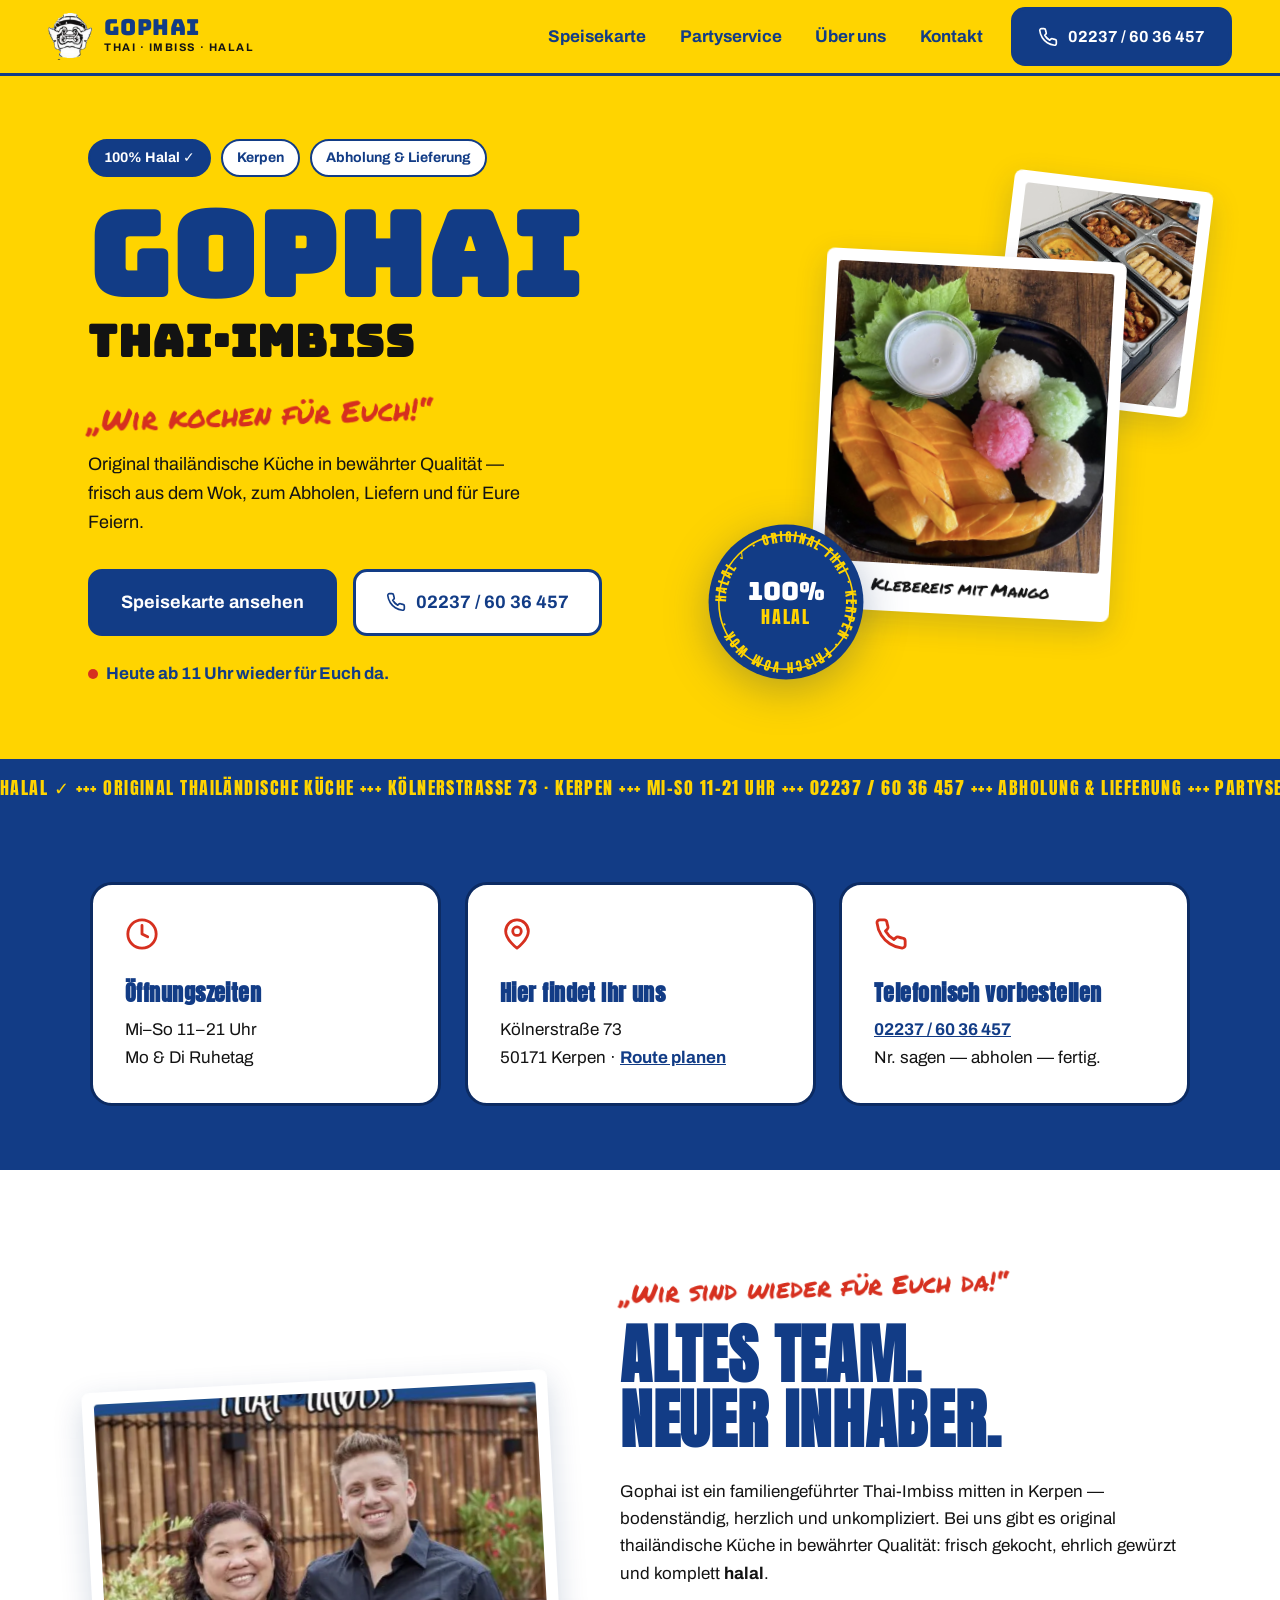
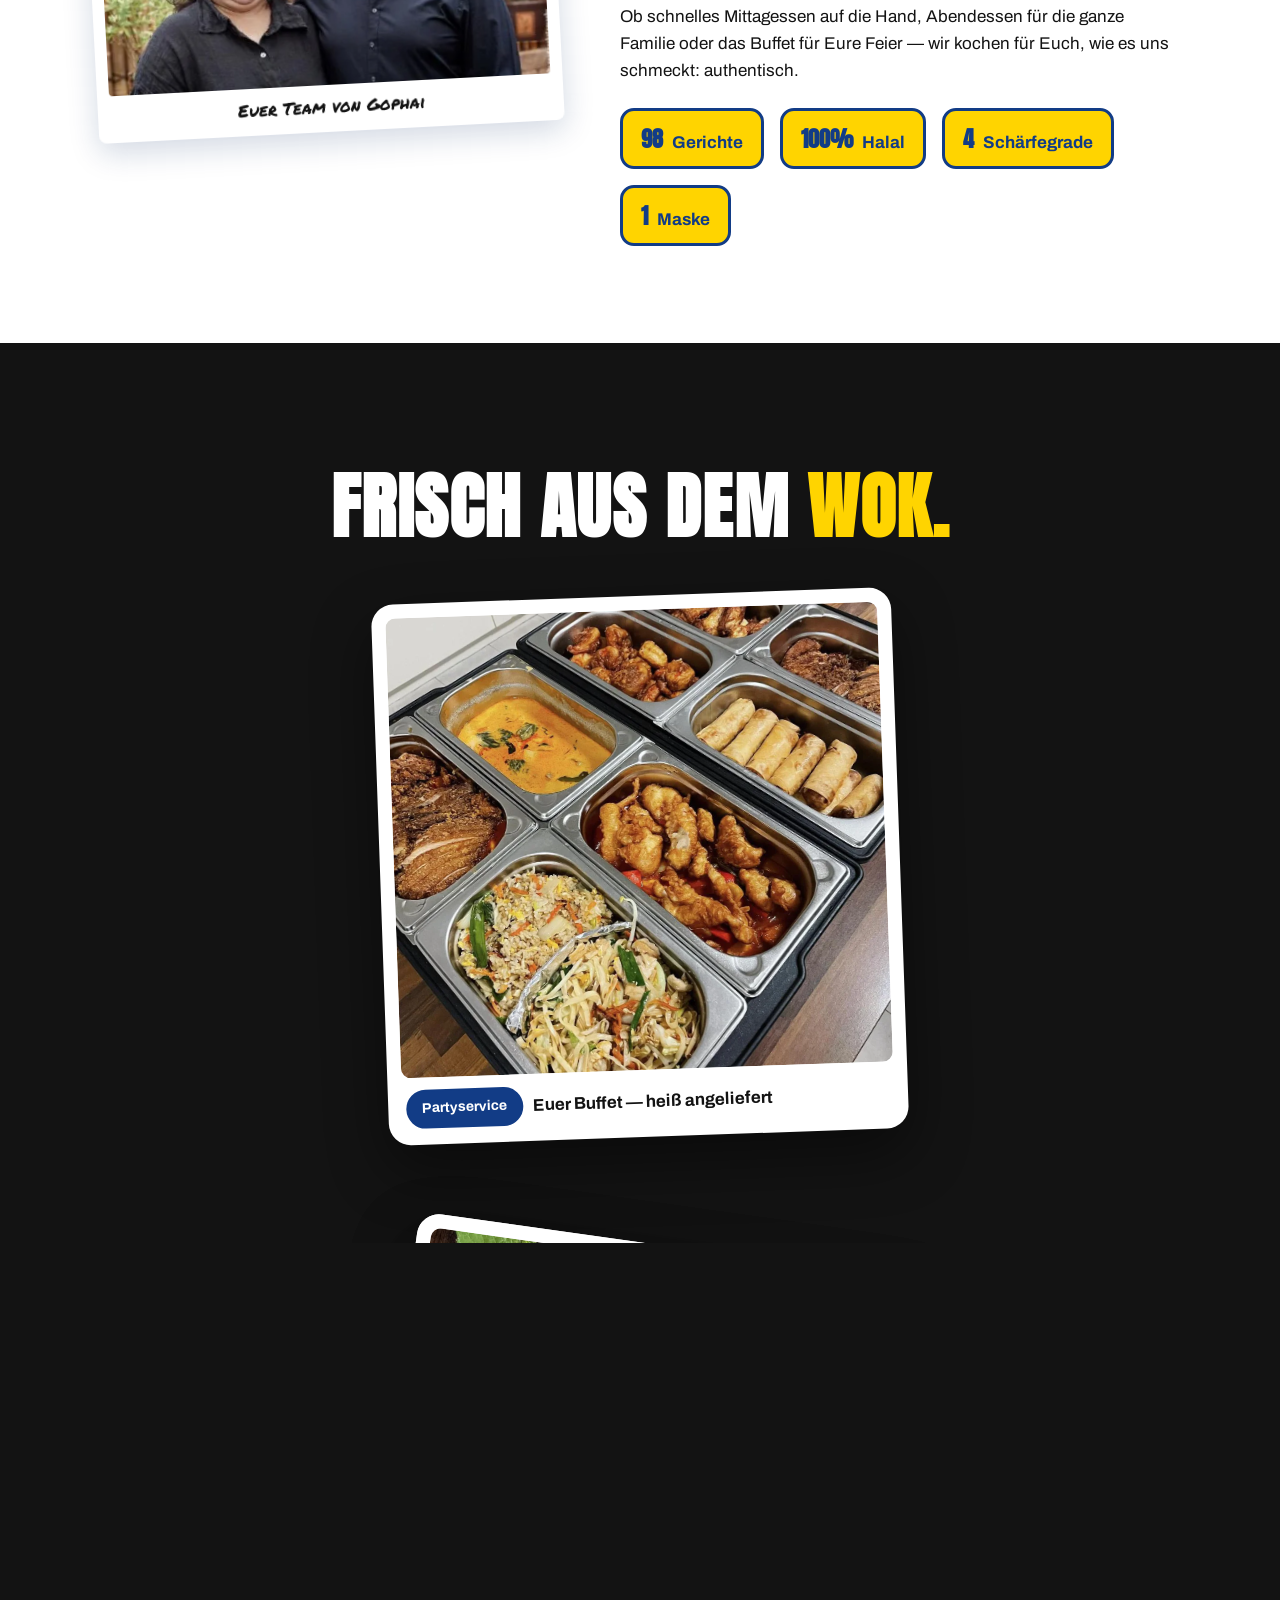
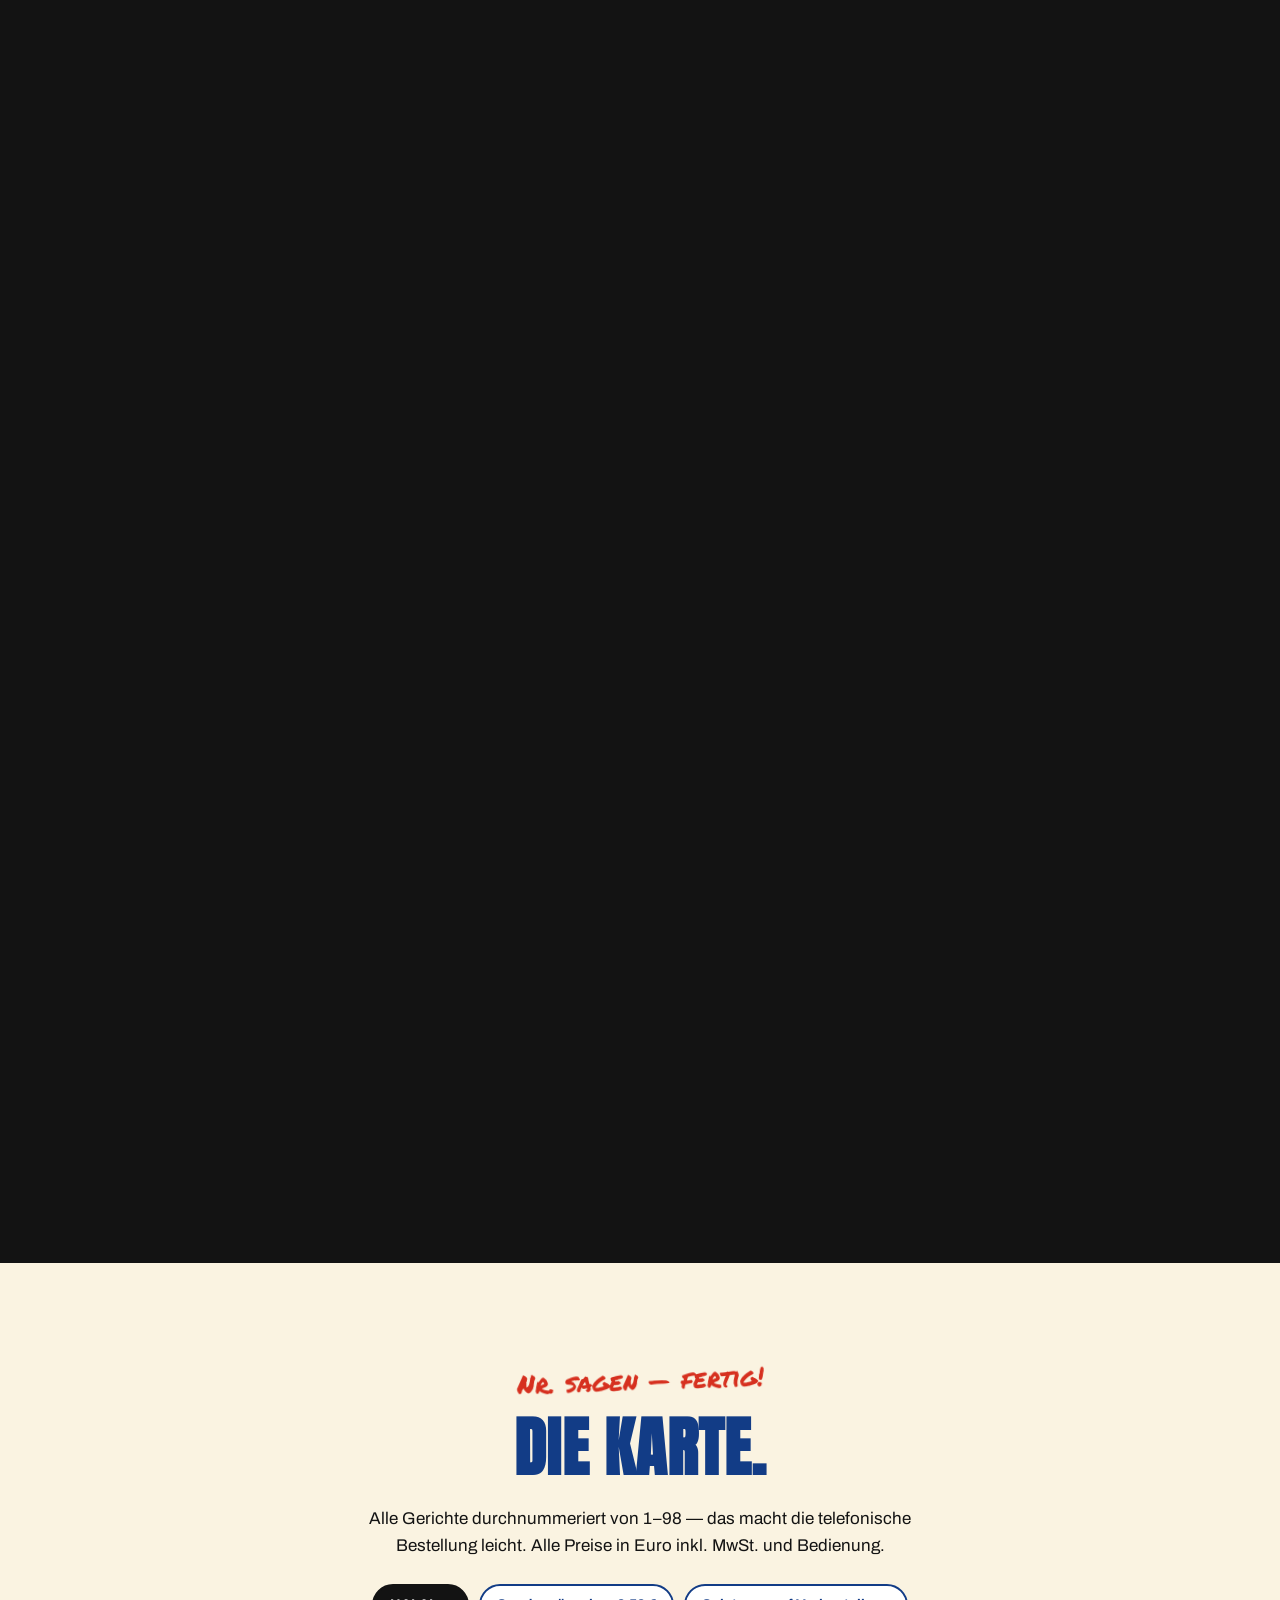
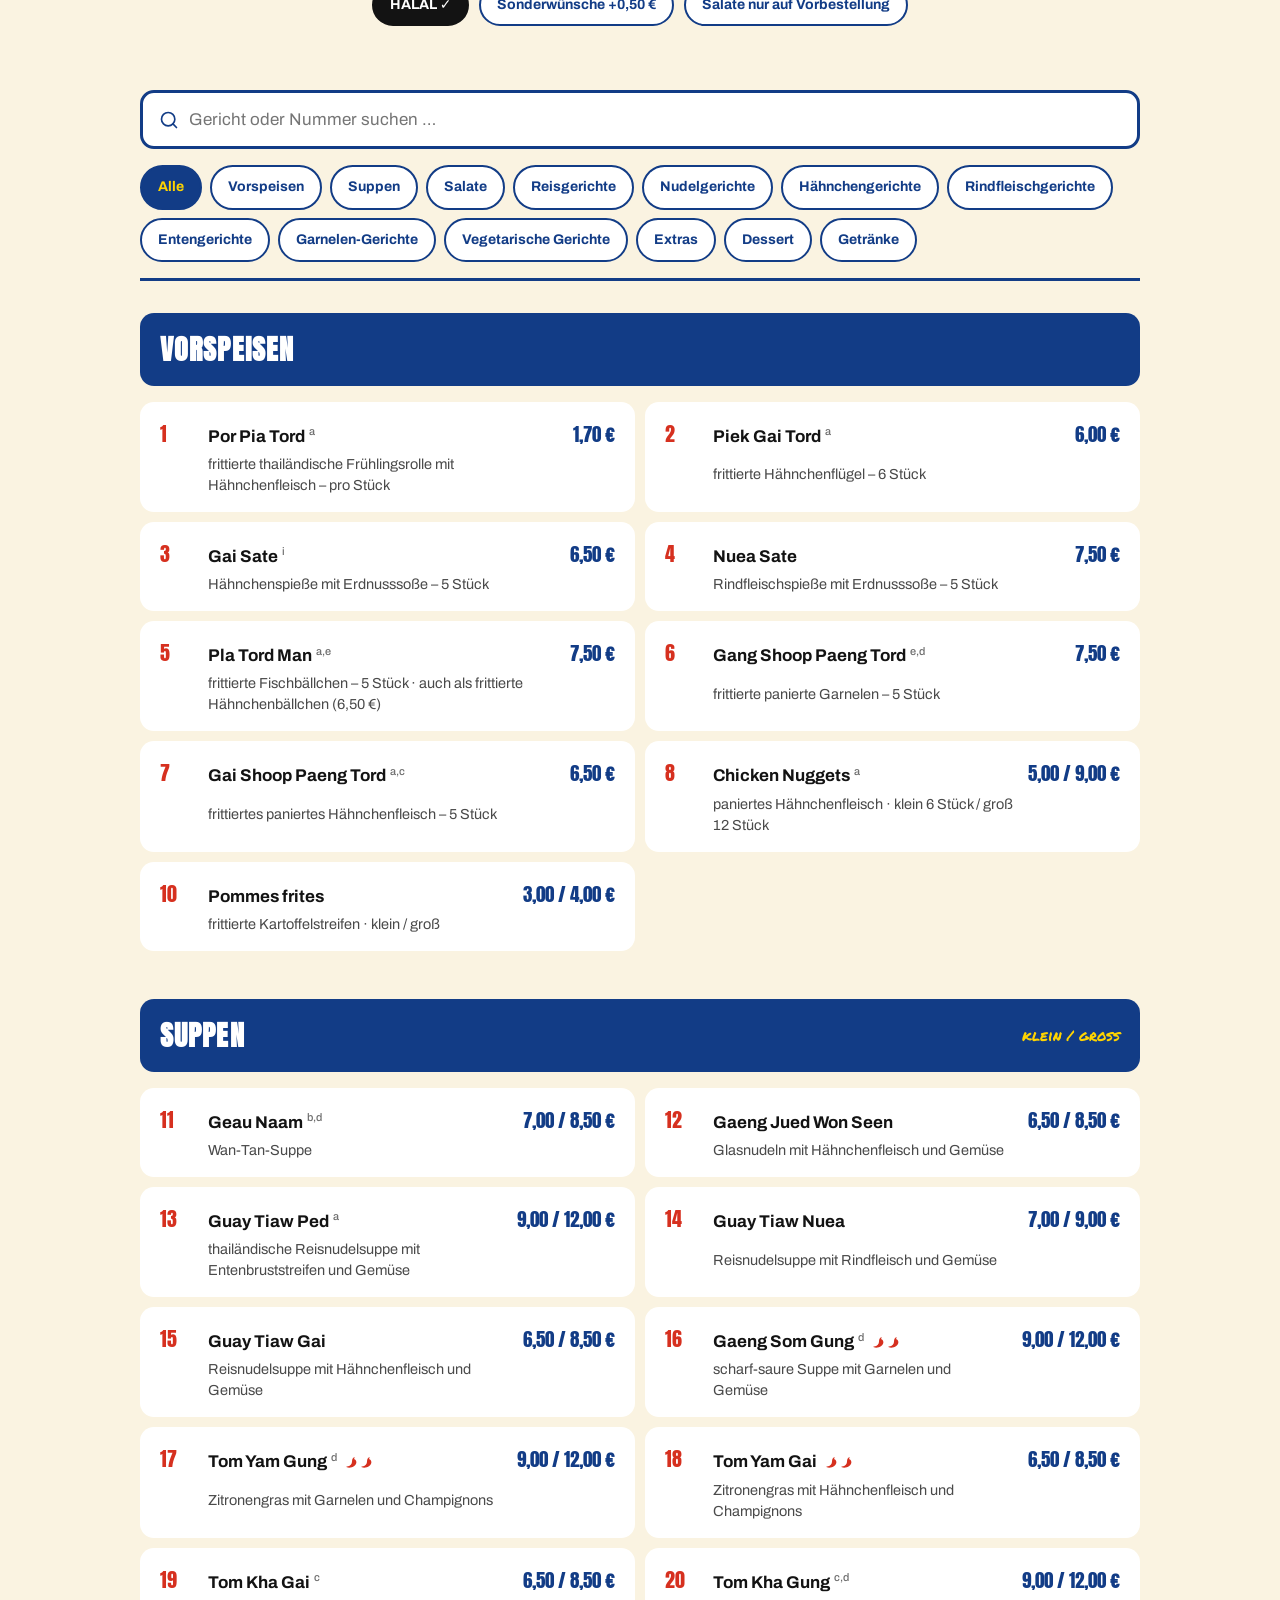
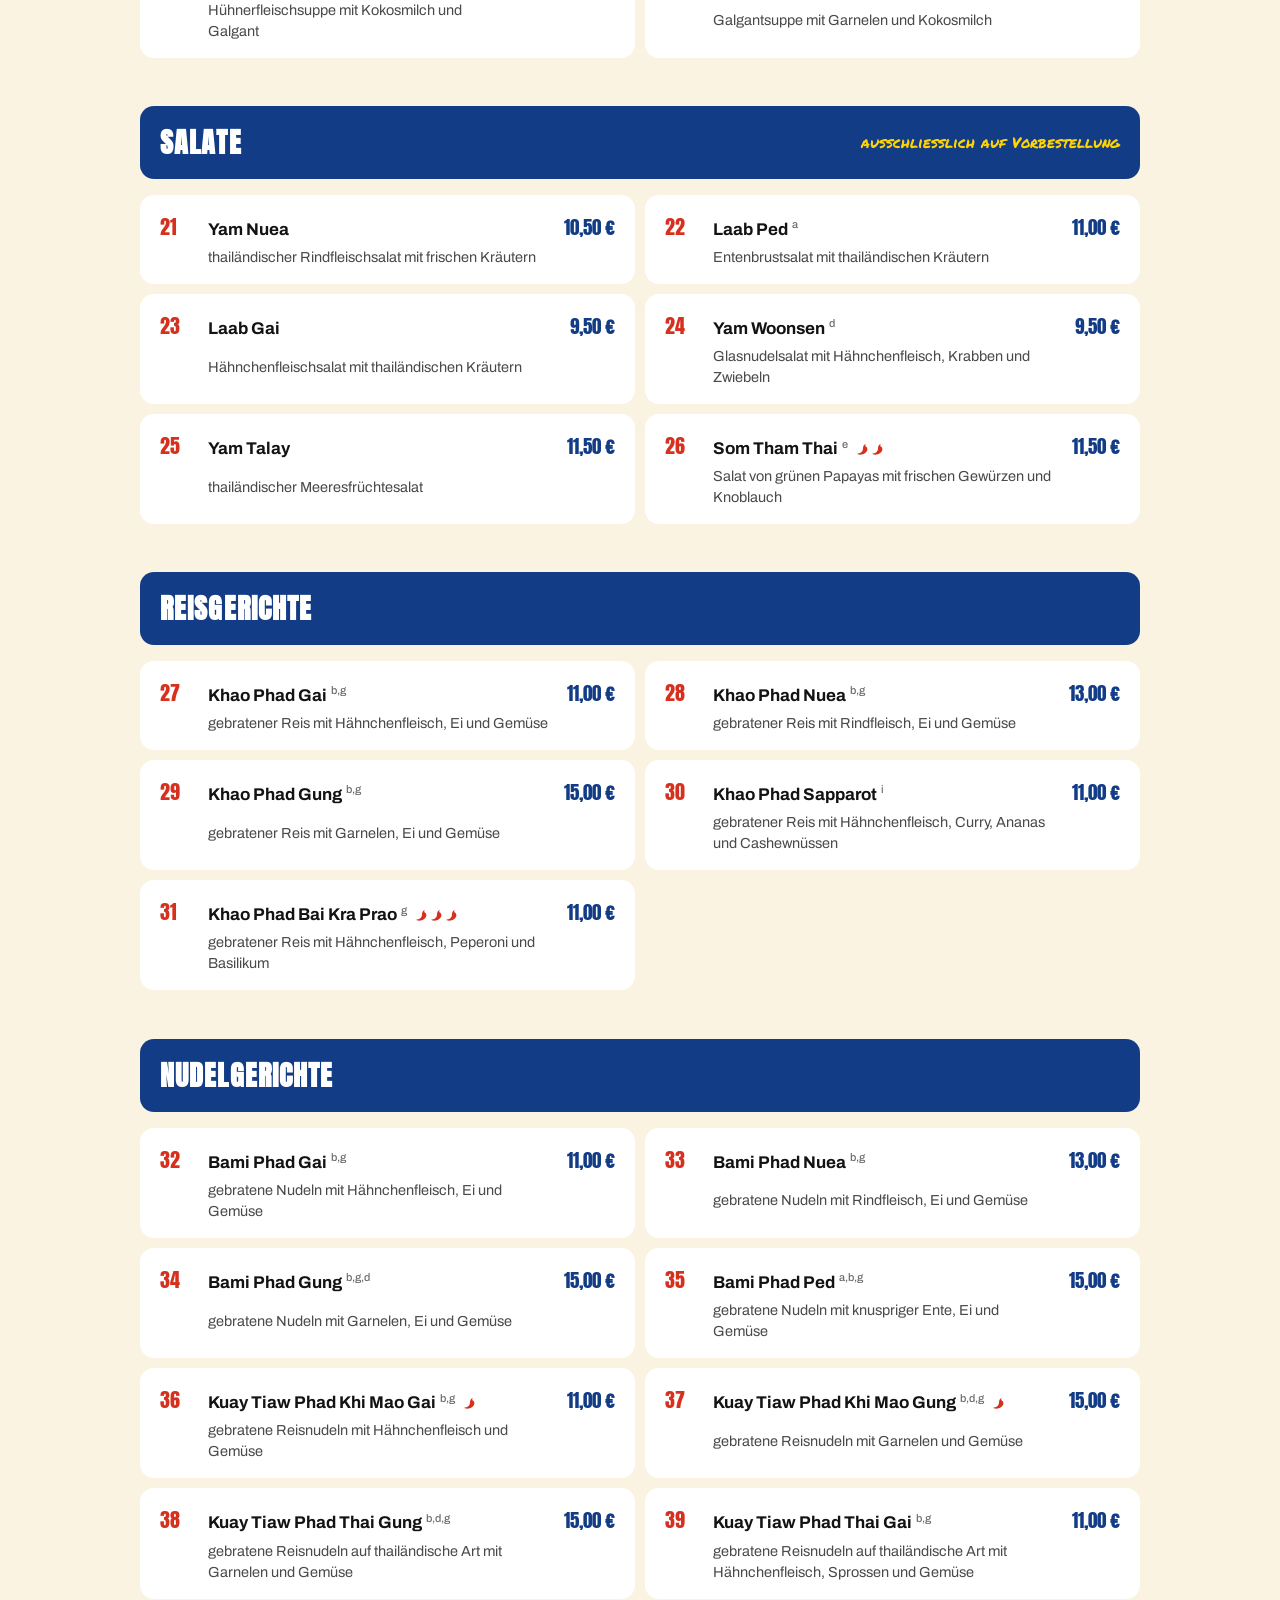
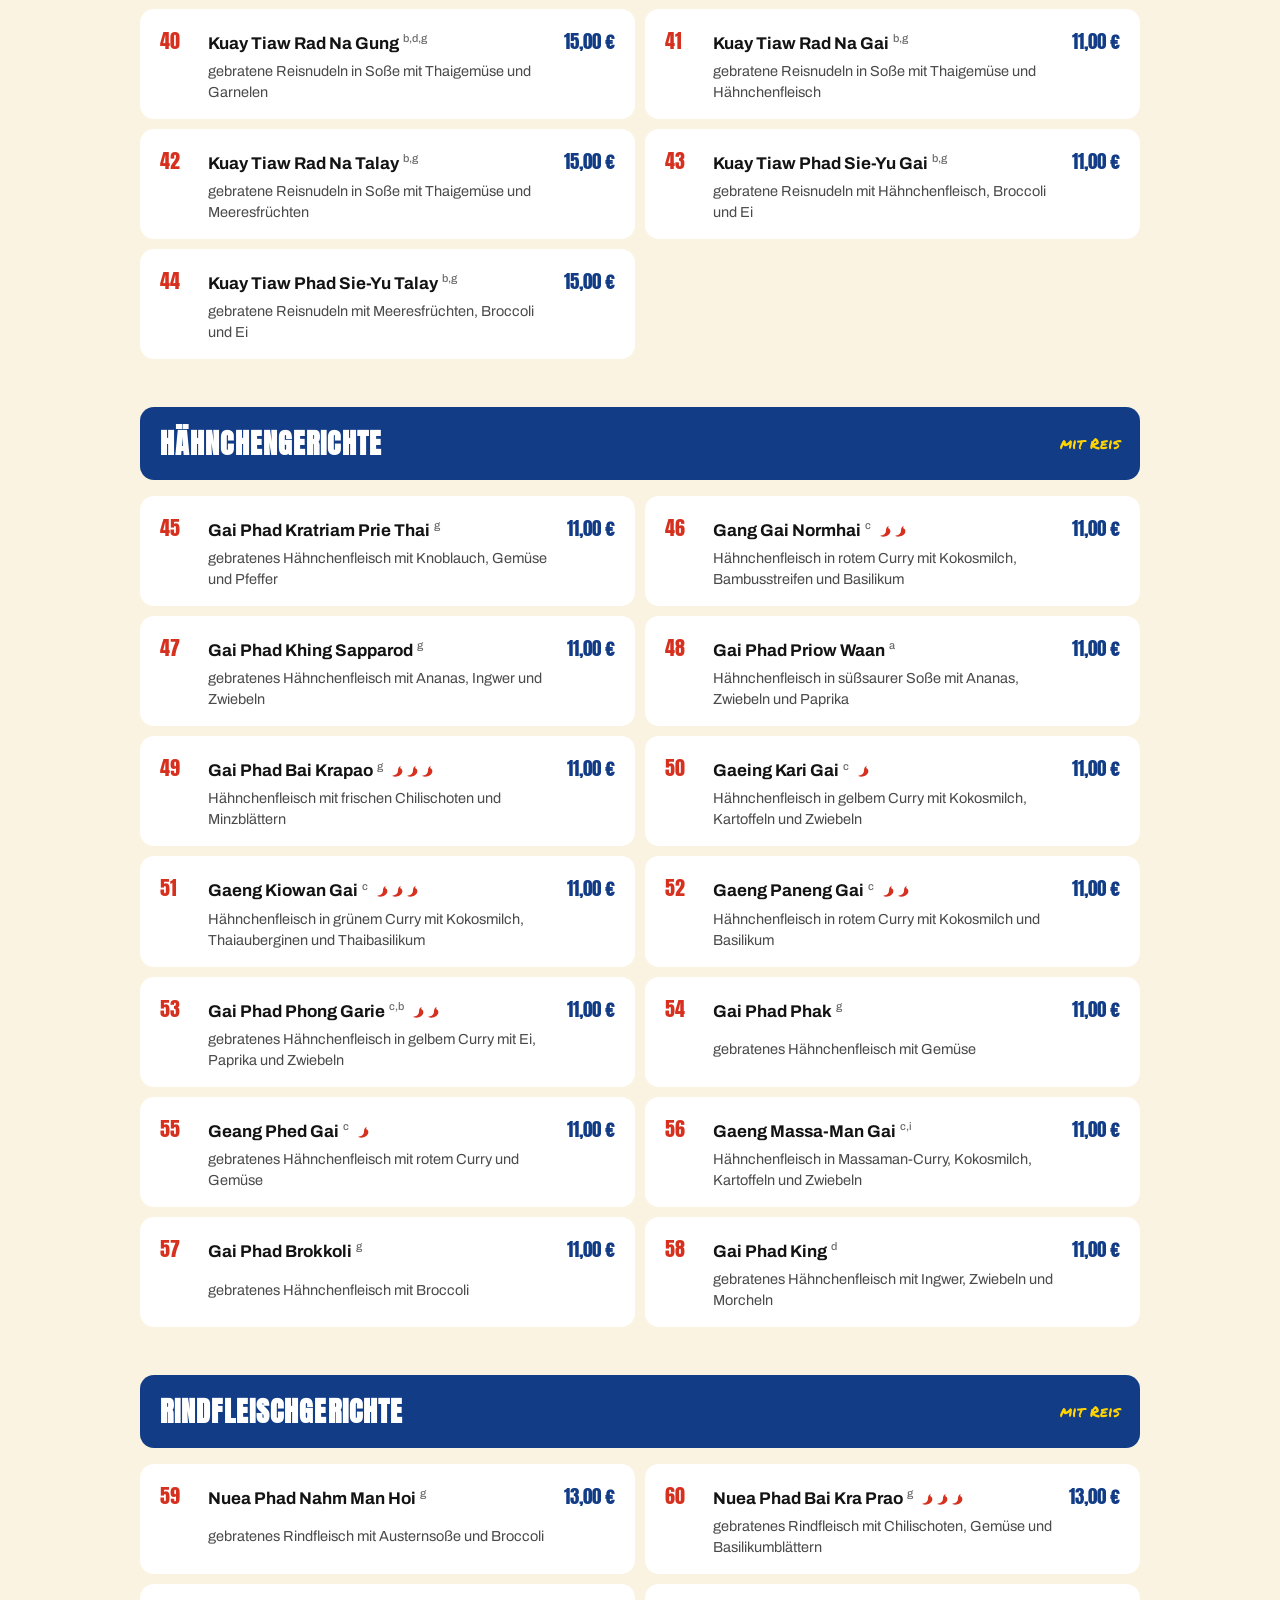
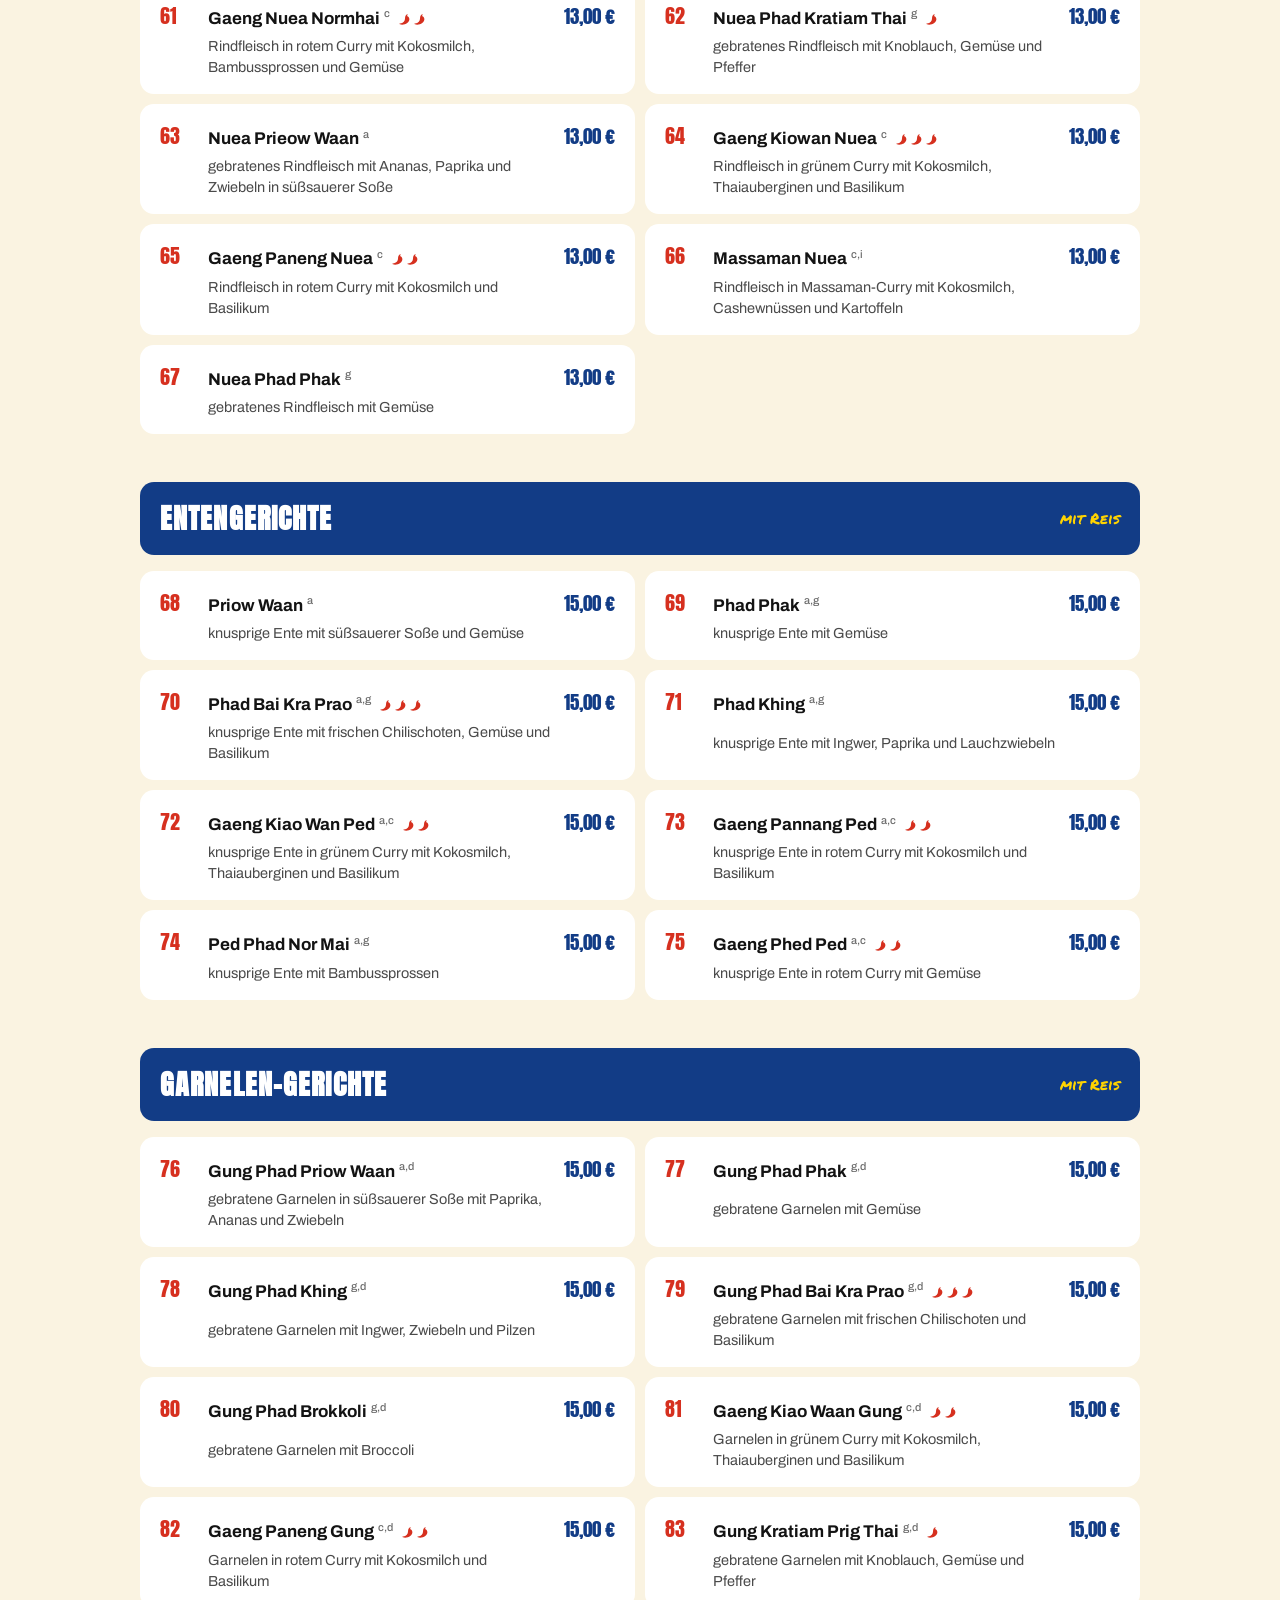
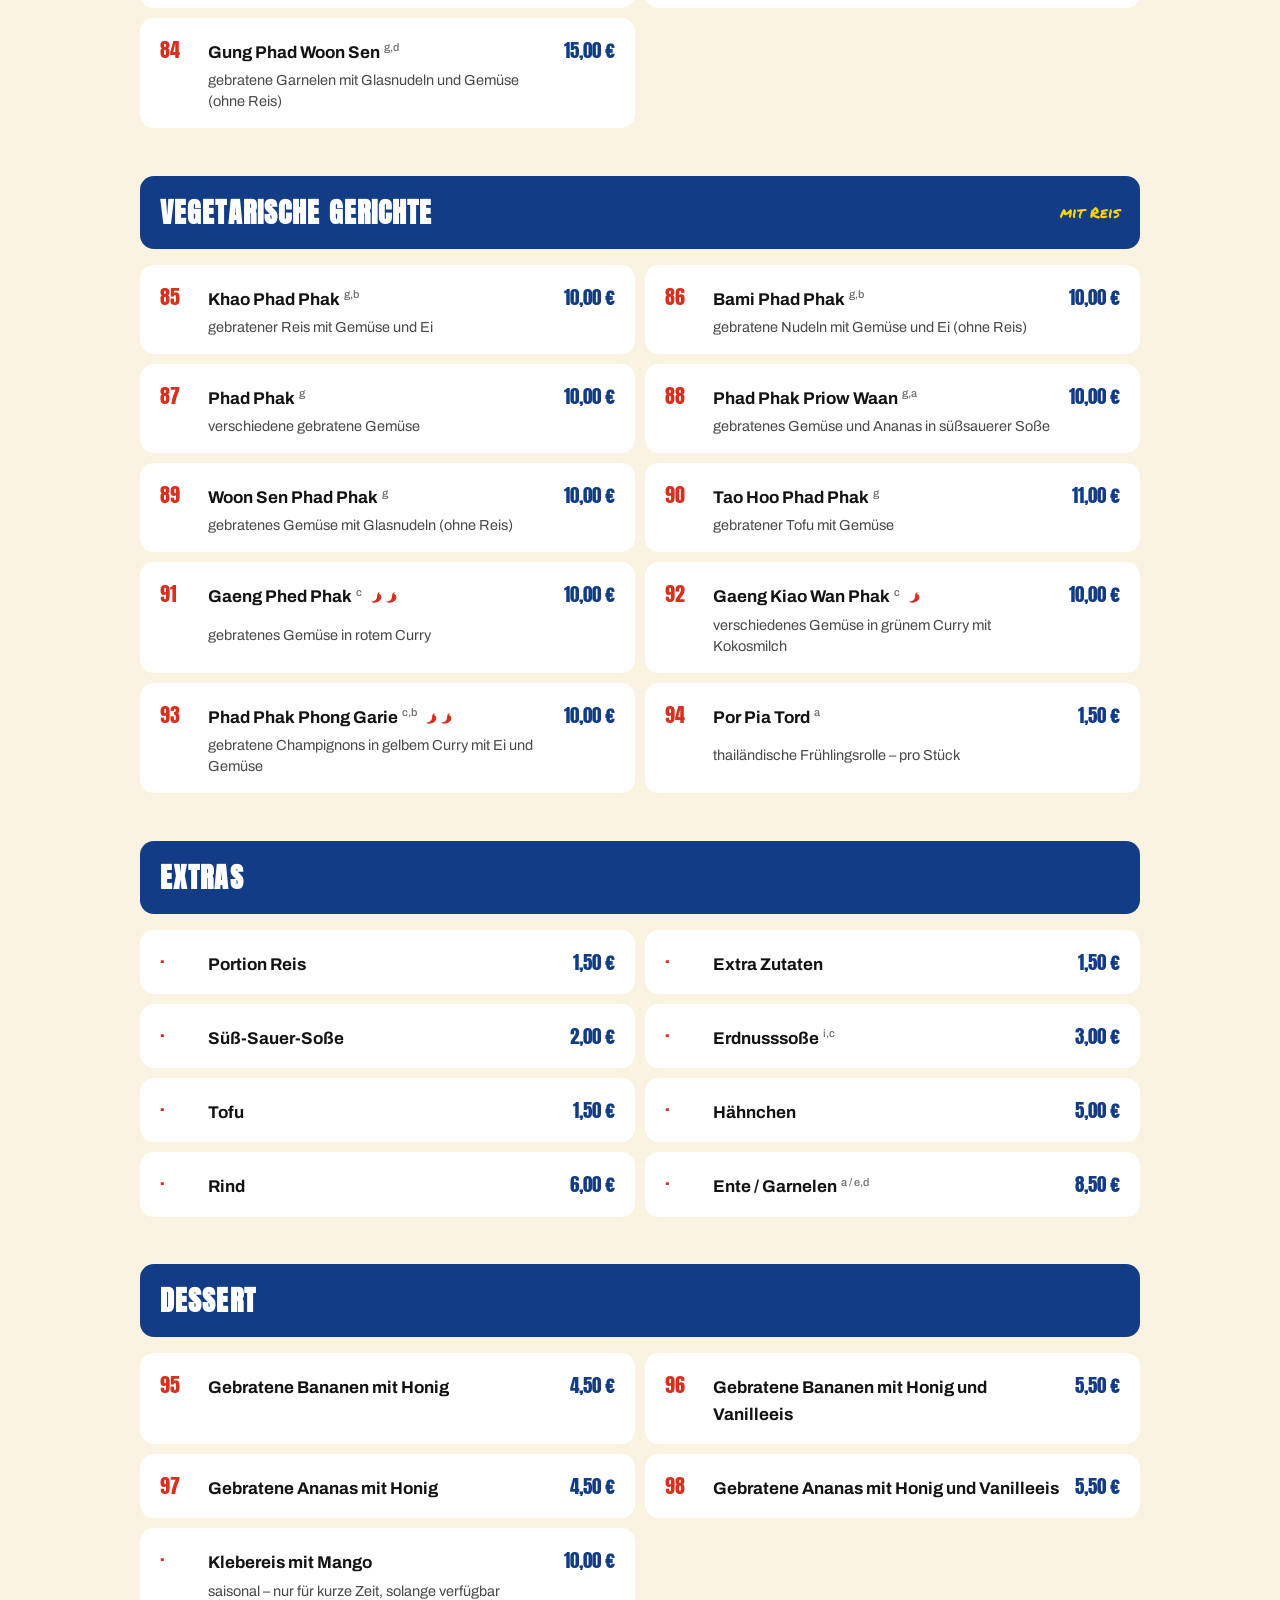
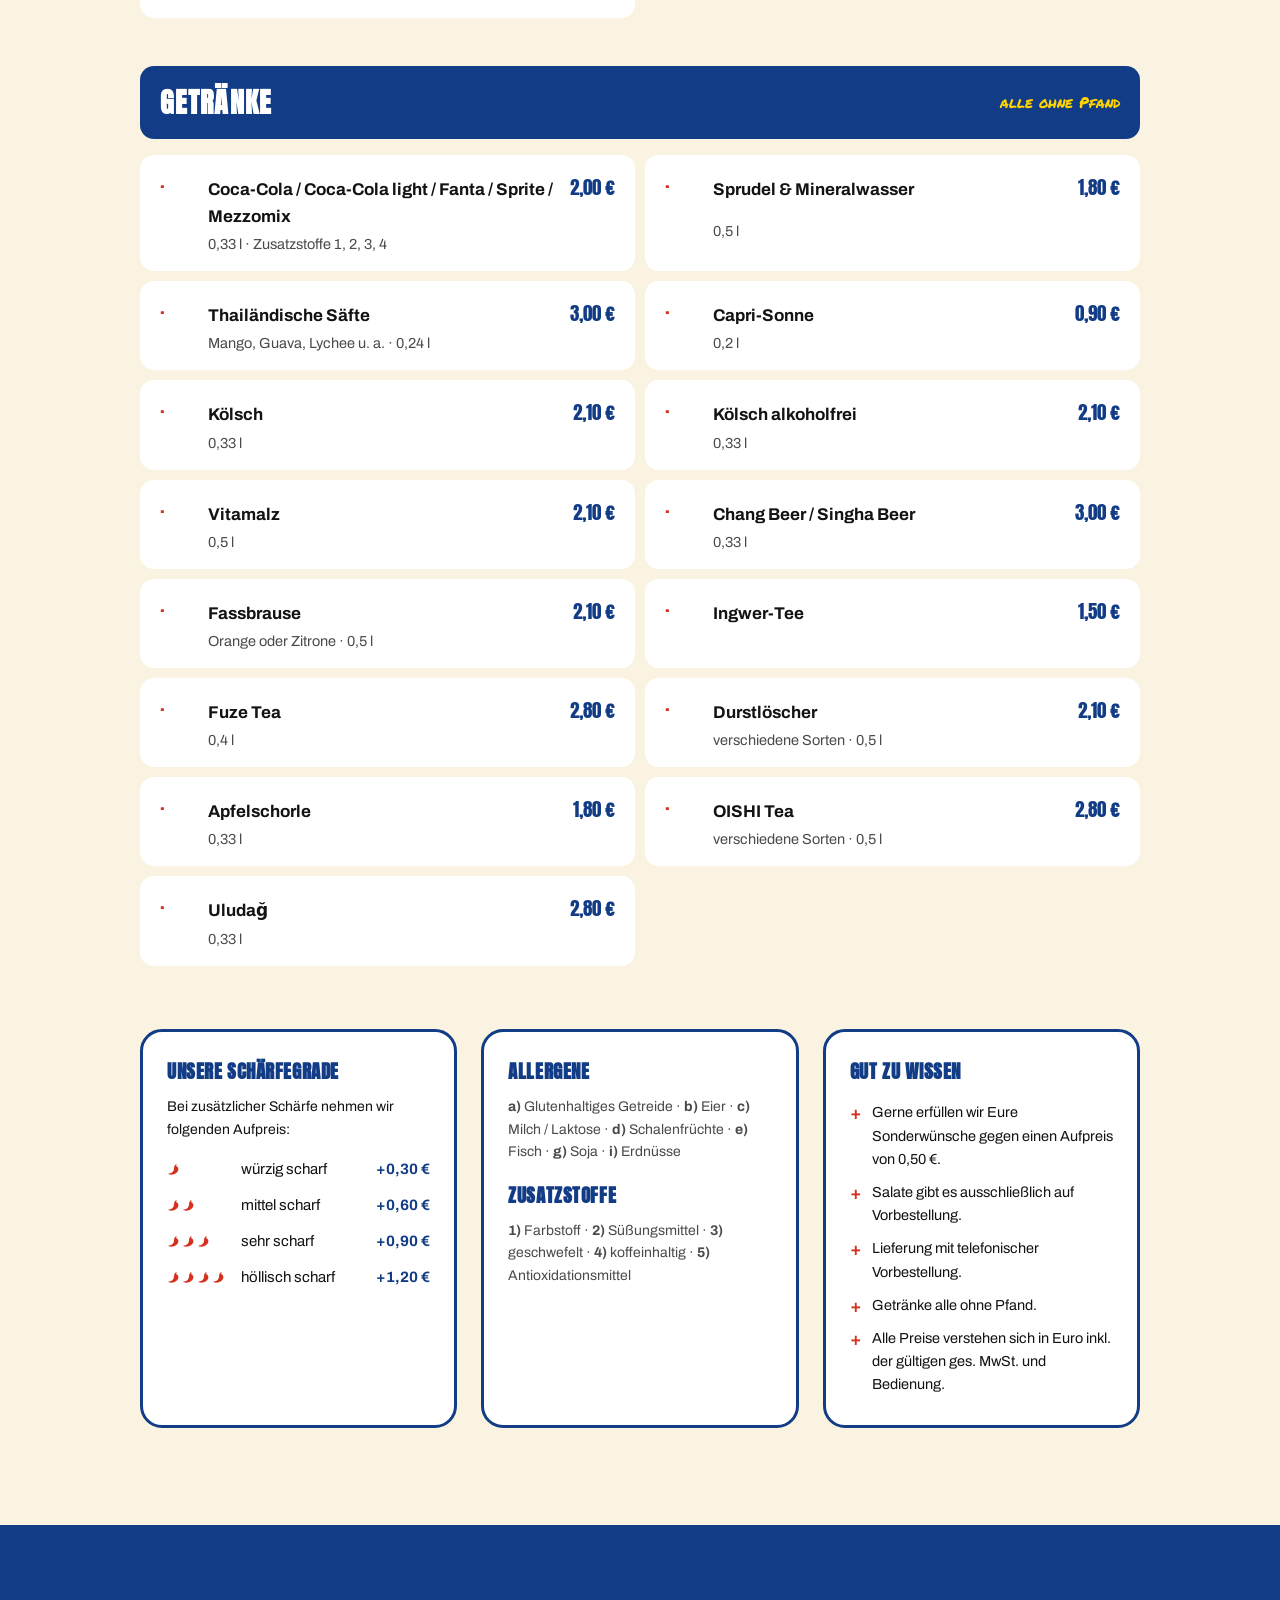
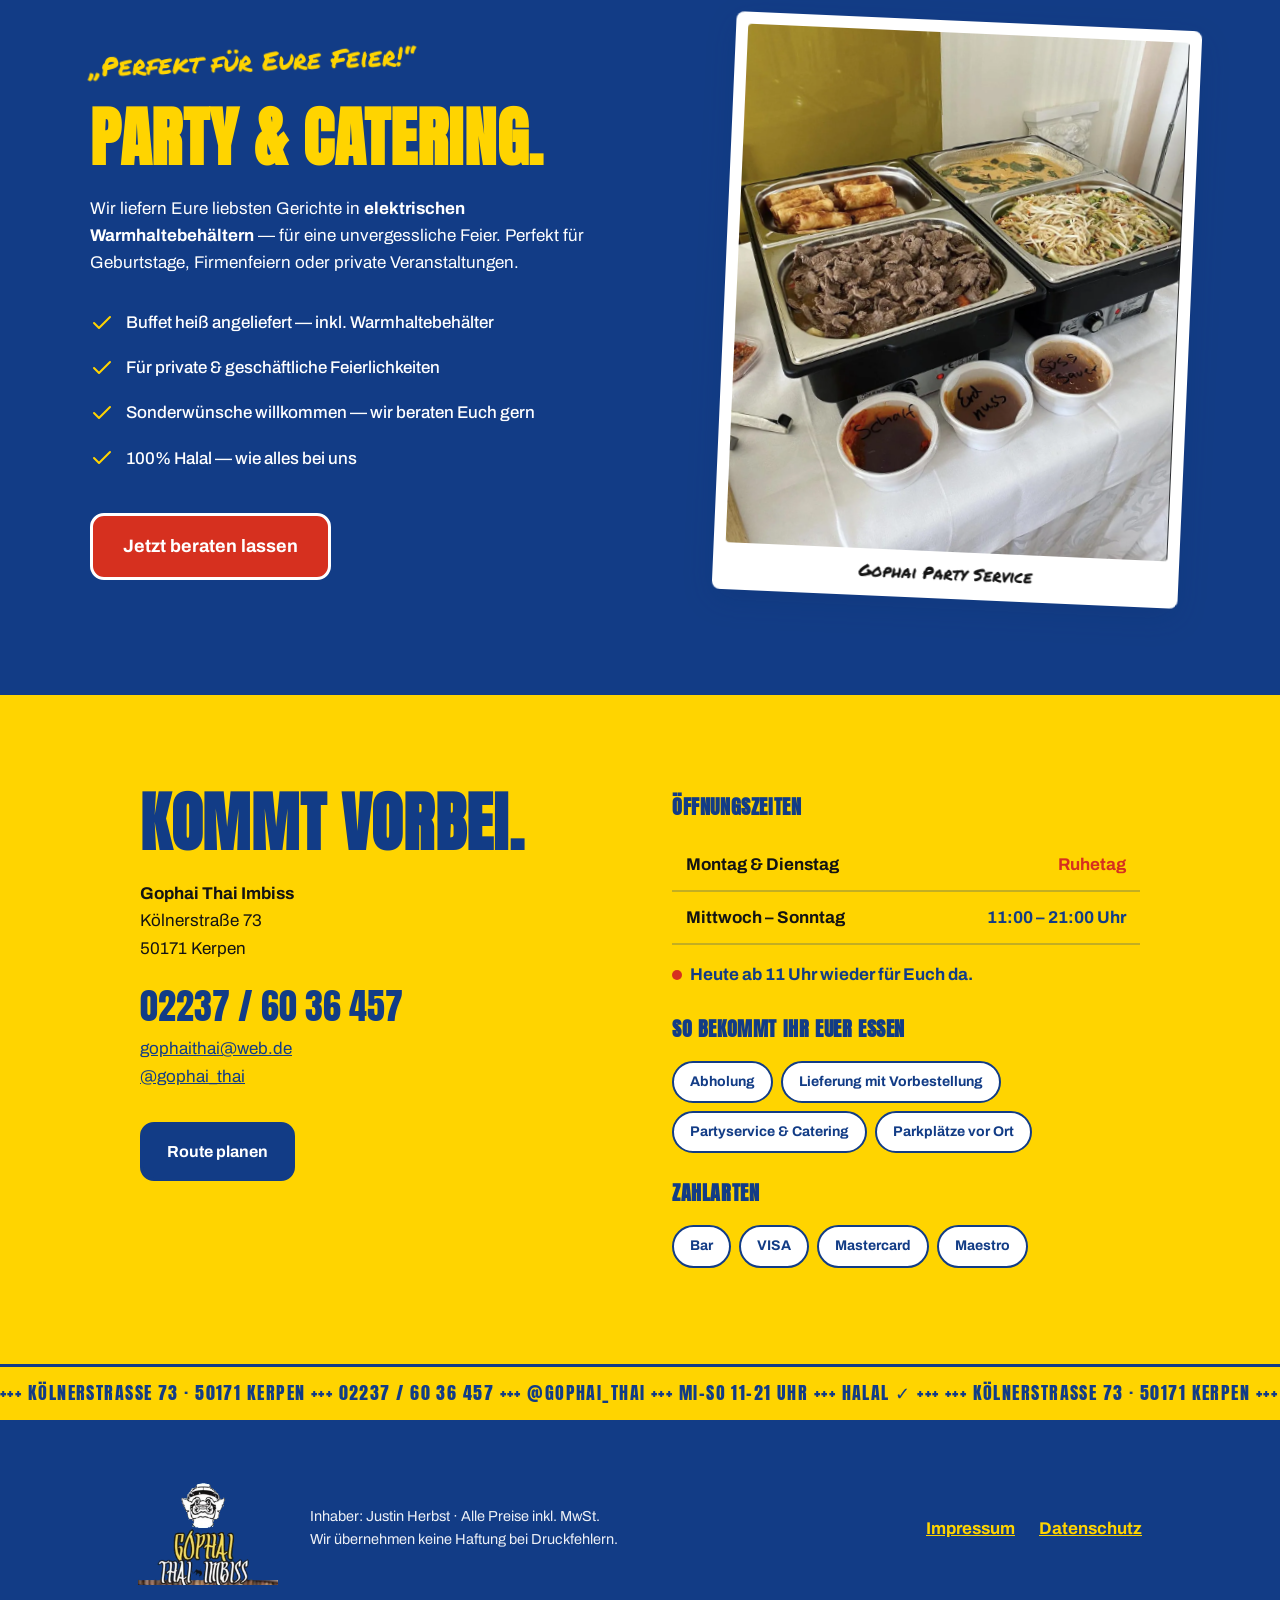
==== commit b32b047e: "Replace low-res hero mask with crisp Halal seal + food collage The keyed-out Khon mask came from a s" ====
--- a/index.html
+++ b/index.html
@@ -107,12 +107,27 @@
           </div>
           <p class="hero__status anim-hero" data-open-status aria-live="polite"></p>
         </div>
-        <div class="hero__visual" aria-hidden="true">
-          <img src="assets/img/mask.webp" alt="" width="270" height="288" class="hero__mask anim-mask">
-          <figure class="polaroid polaroid--hero anim-hero">
-            <img src="assets/img/mango.webp" alt="Klebereis mit Mango auf schwarzem Teller" width="380" height="414" loading="eager">
+        <div class="hero__visual">
+          <figure class="polaroid polaroid--main anim-hero">
+            <img src="assets/img/mango.webp" alt="Klebereis mit frischer Mango auf schwarzem Teller" width="380" height="414" loading="eager">
             <figcaption>Klebereis mit Mango</figcaption>
           </figure>
+          <figure class="polaroid polaroid--accent anim-hero">
+            <img src="assets/img/buffet.webp" alt="Thailändisches Buffet mit Currys, Frühlingsrollen und gebratenem Reis" width="380" height="447" loading="eager">
+          </figure>
+          <div class="hero__seal" aria-hidden="true">
+            <svg class="seal-ring" viewBox="0 0 200 200">
+              <defs>
+                <path id="seal-path" d="M100,100 m-76,0 a76,76 0 1,1 152,0 a76,76 0 1,1 -152,0"></path>
+              </defs>
+              <circle cx="100" cy="100" r="98" fill="#123C86"></circle>
+              <circle cx="100" cy="100" r="85" fill="none" stroke="#FFD400" stroke-width="2"></circle>
+              <text fill="#FFD400" font-family="Anton, sans-serif" font-size="16" letter-spacing="2.6">
+                <textPath href="#seal-path" startOffset="0">HALAL ✓ · ORIGINAL THAI · KERPEN · FRISCH VOM WOK · </textPath>
+              </text>
+            </svg>
+            <div class="seal-core"><span>100%</span><span>Halal</span></div>
+          </div>
         </div>
       </div>
       <div class="marquee" aria-hidden="true">
--- a/css/style.css
+++ b/css/style.css
@@ -235,11 +235,10 @@
 }
 .hero__status.is-closed .dot { background: var(--rot); }
 
-.hero__visual { position: relative; min-height: 420px; padding-bottom: 70px; }
-.hero__mask {
-  width: min(56%, 270px); margin: 0 auto;
-  transform: rotate(-4deg);
-  filter: drop-shadow(0 16px 30px rgba(12, 43, 99, .25));
+.hero__visual {
+  position: relative;
+  display: flex; align-items: center; justify-content: center;
+  min-height: 440px;
 }
 
 .polaroid {
@@ -252,9 +251,44 @@
   font-family: var(--font-marker); font-size: 17px; color: var(--schwarz);
   text-align: center; padding: 8px 4px 4px;
 }
-.polaroid--hero {
-  position: absolute; right: clamp(-6px, 1vw, 24px); bottom: -20px;
-  width: min(46%, 230px); transform: rotate(6deg);
+.polaroid--main {
+  position: relative; z-index: 2;
+  width: min(70%, 300px); transform: rotate(3deg);
+}
+.polaroid--accent {
+  position: absolute; z-index: 1;
+  top: -3%; right: -2%;
+  width: min(48%, 200px); transform: rotate(7deg);
+}
+.polaroid--accent figcaption { display: none; }
+.polaroid--accent img { min-height: 150px; object-fit: cover; }
+
+/* Halal-Siegel — vektorbasierter Marken-Anker (ersetzt die Maske im Hero) */
+.hero__seal {
+  position: absolute; z-index: 3;
+  left: -8%; bottom: -11%;
+  width: clamp(104px, 15vw, 158px); aspect-ratio: 1;
+  filter: drop-shadow(0 10px 22px rgba(12, 43, 99, .3));
+}
+.seal-ring {
+  display: block; width: 100%; height: 100%;
+  transform-origin: 50% 50%;
+  animation: seal-spin 26s linear infinite;
+}
+@keyframes seal-spin { to { transform: rotate(360deg); } }
+.seal-core {
+  position: absolute; inset: 0;
+  display: flex; flex-direction: column; align-items: center; justify-content: center;
+  gap: 1px; line-height: 1; text-align: center;
+}
+.seal-core span:first-child {
+  font-family: var(--font-display); color: var(--weiss);
+  font-size: clamp(18px, 2.6vw, 25px);
+}
+.seal-core span:last-child {
+  font-family: var(--font-head); color: var(--gelb);
+  font-size: clamp(13px, 1.9vw, 18px);
+  letter-spacing: .1em; text-transform: uppercase; margin-top: 3px;
 }
 
 /* ── Marquee ─────────────────────────────────────────────────── */
@@ -572,7 +606,7 @@
 .call-bar.is-visible { transform: translateY(0); opacity: 1; }
 
 /* ── Animation-Basis (JS setzt .is-ready) ────────────────────── */
-.js .anim-hero, .js .anim-up, .js .anim-mask { will-change: transform, opacity; }
+.js .anim-hero, .js .anim-up, .js .hero__seal { will-change: transform, opacity; }
 
 /* ── Responsive ──────────────────────────────────────────────── */
 @media (max-width: 1024px) {
@@ -585,9 +619,10 @@
   .main-nav, .header-call { display: none; }
   .nav-toggle { display: flex; }
   .hero__inner { grid-template-columns: 1fr; padding-bottom: var(--space-7); }
-  .hero__visual { min-height: 0; margin-top: var(--space-2); }
-  .hero__mask { width: min(58%, 280px); }
-  .polaroid--hero { bottom: -24px; right: 4px; }
+  .hero__visual { min-height: 360px; margin-top: var(--space-3); }
+  .polaroid--main { width: min(62%, 270px); }
+  .polaroid--accent { width: min(42%, 175px); top: -2%; right: 3%; }
+  .hero__seal { left: 1%; bottom: -3%; }
   .quick-info__grid { grid-template-columns: 1fr; }
   .about__inner, .party__inner, .contact__inner { grid-template-columns: 1fr; gap: var(--space-4); }
   .polaroid--team { max-width: 420px; margin: 0 auto; }
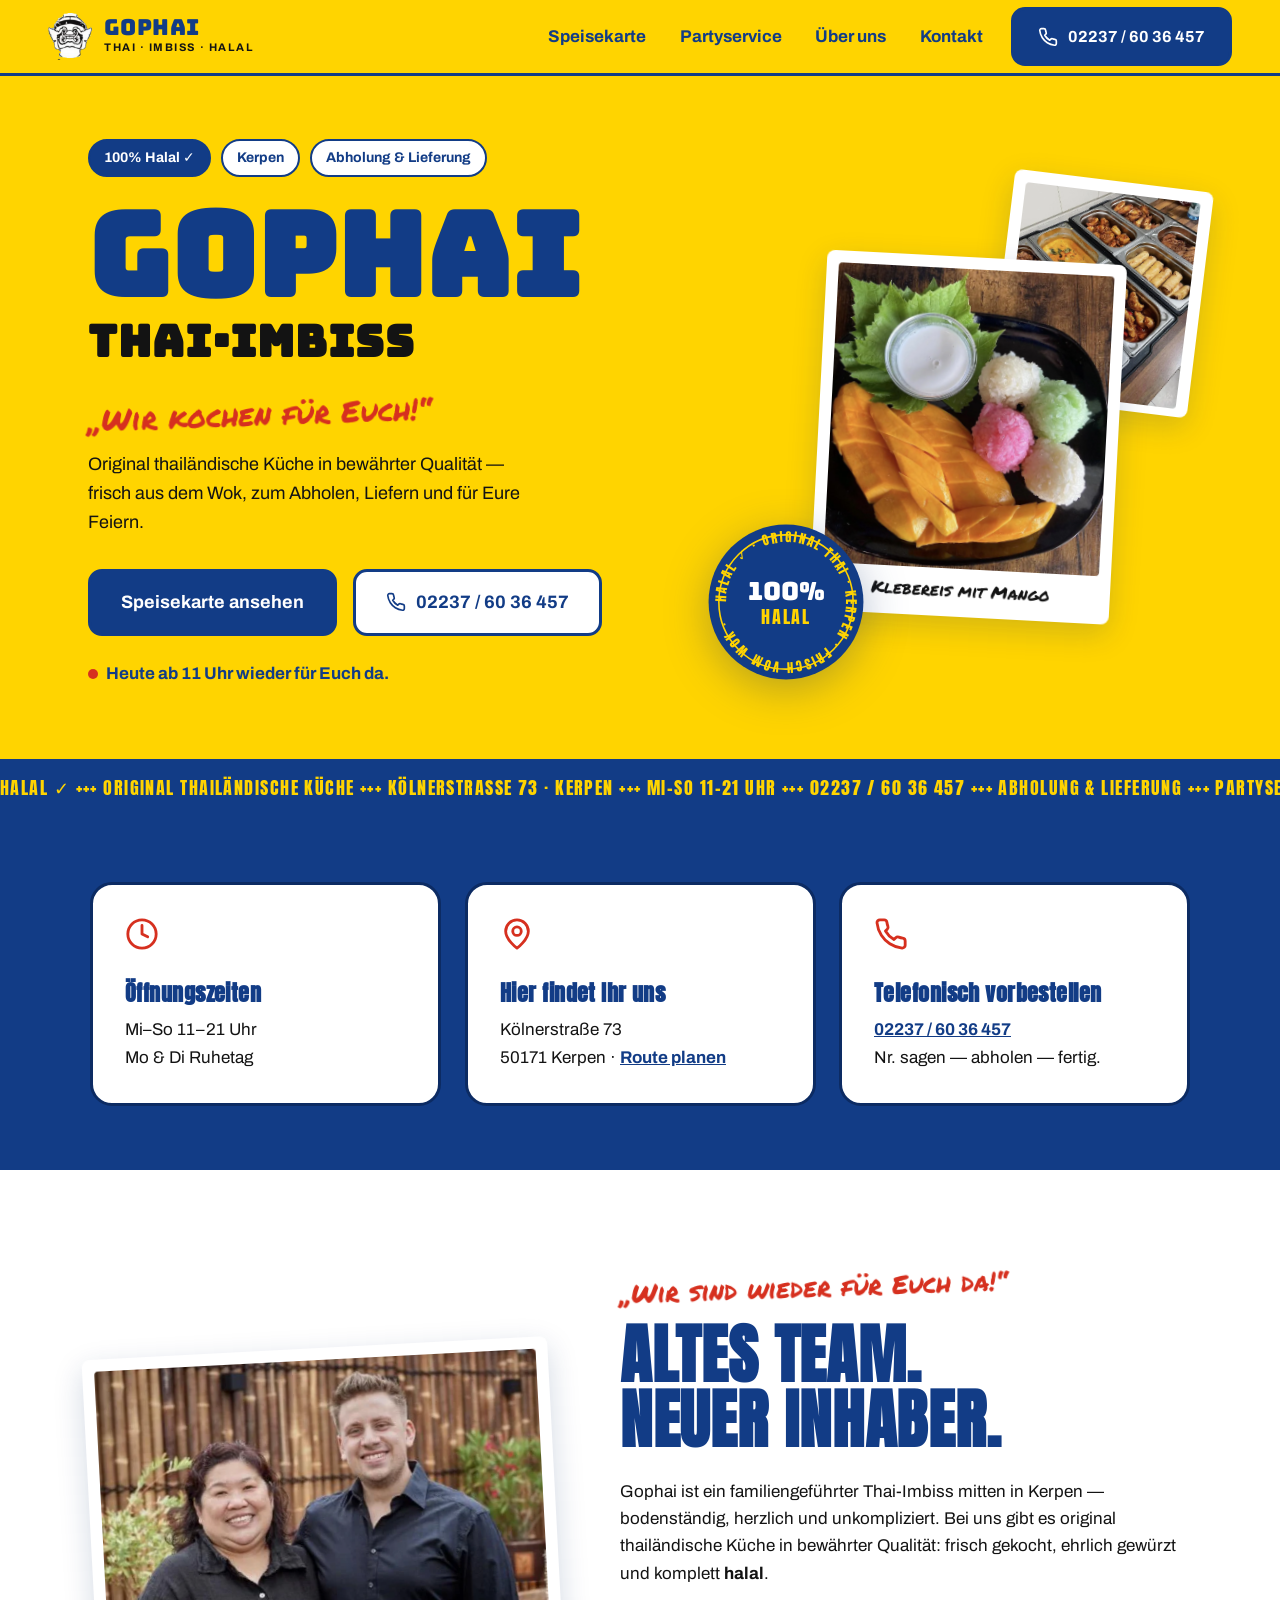
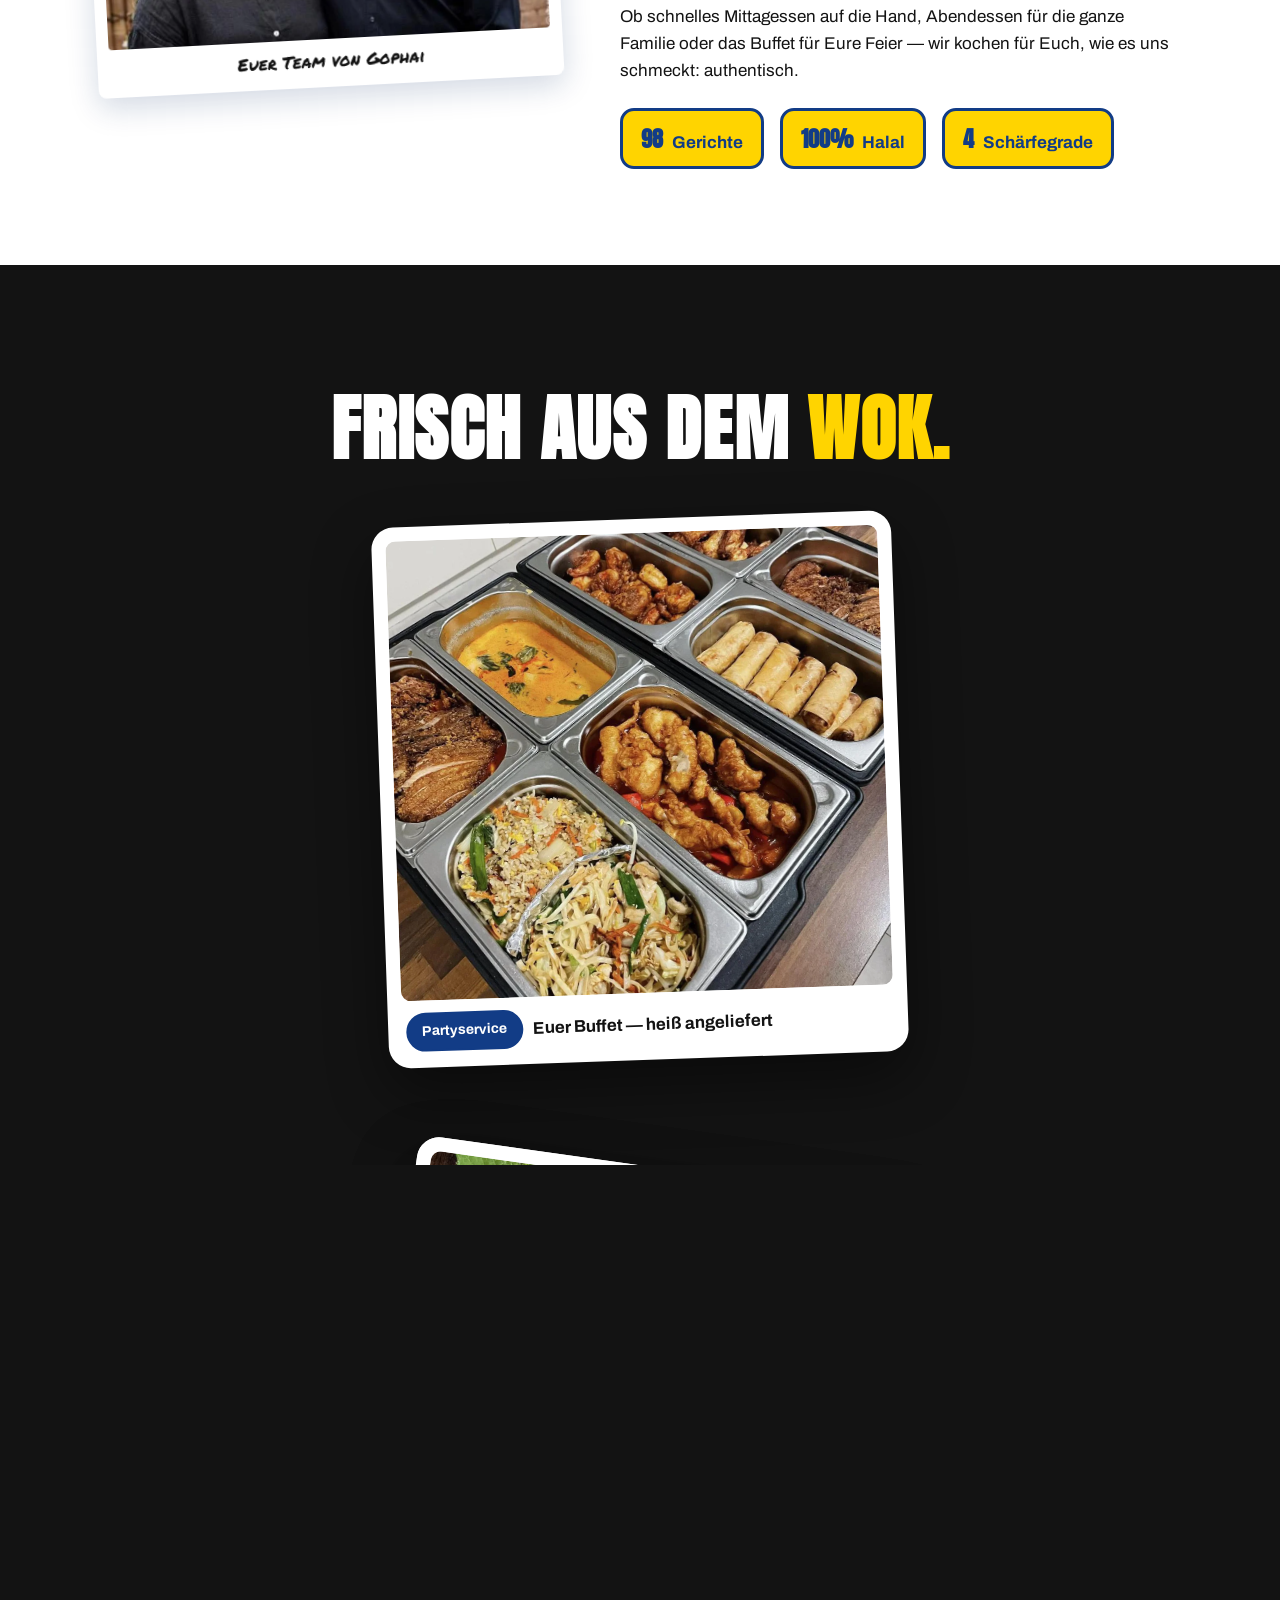
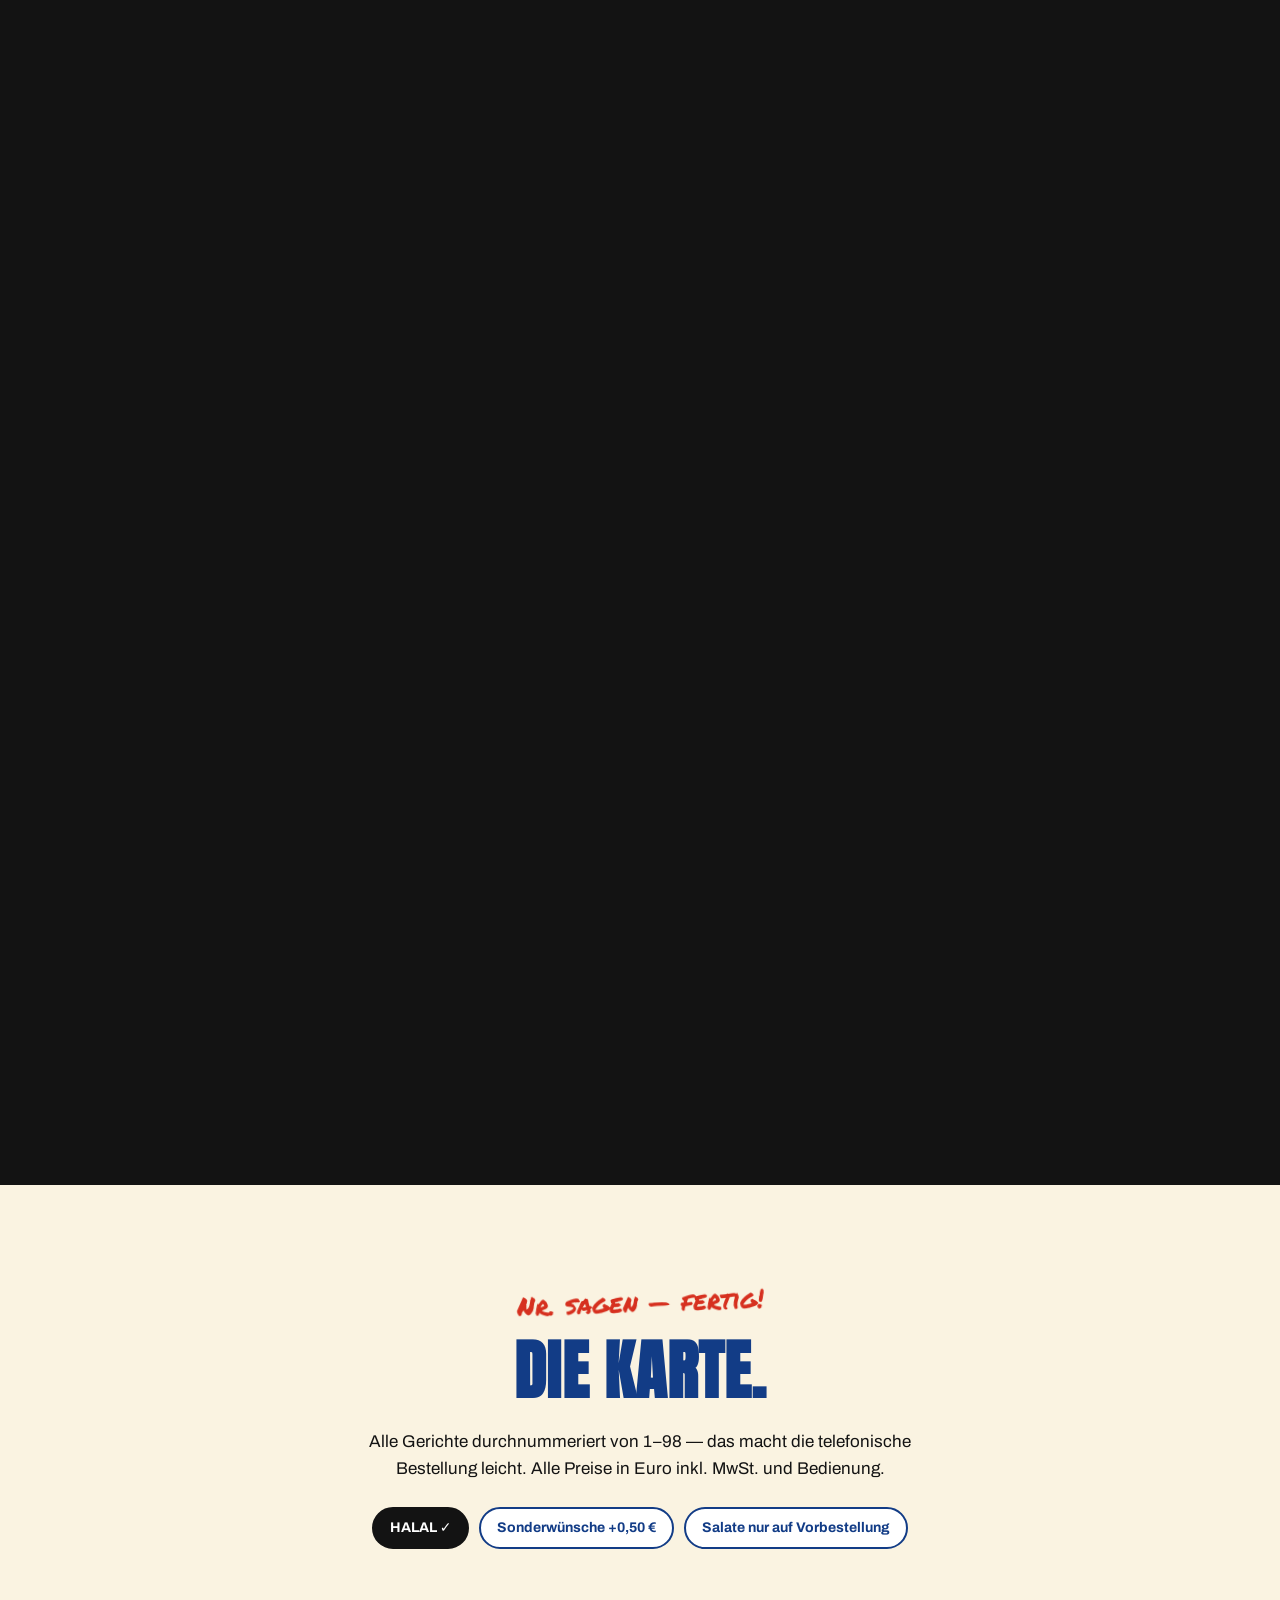
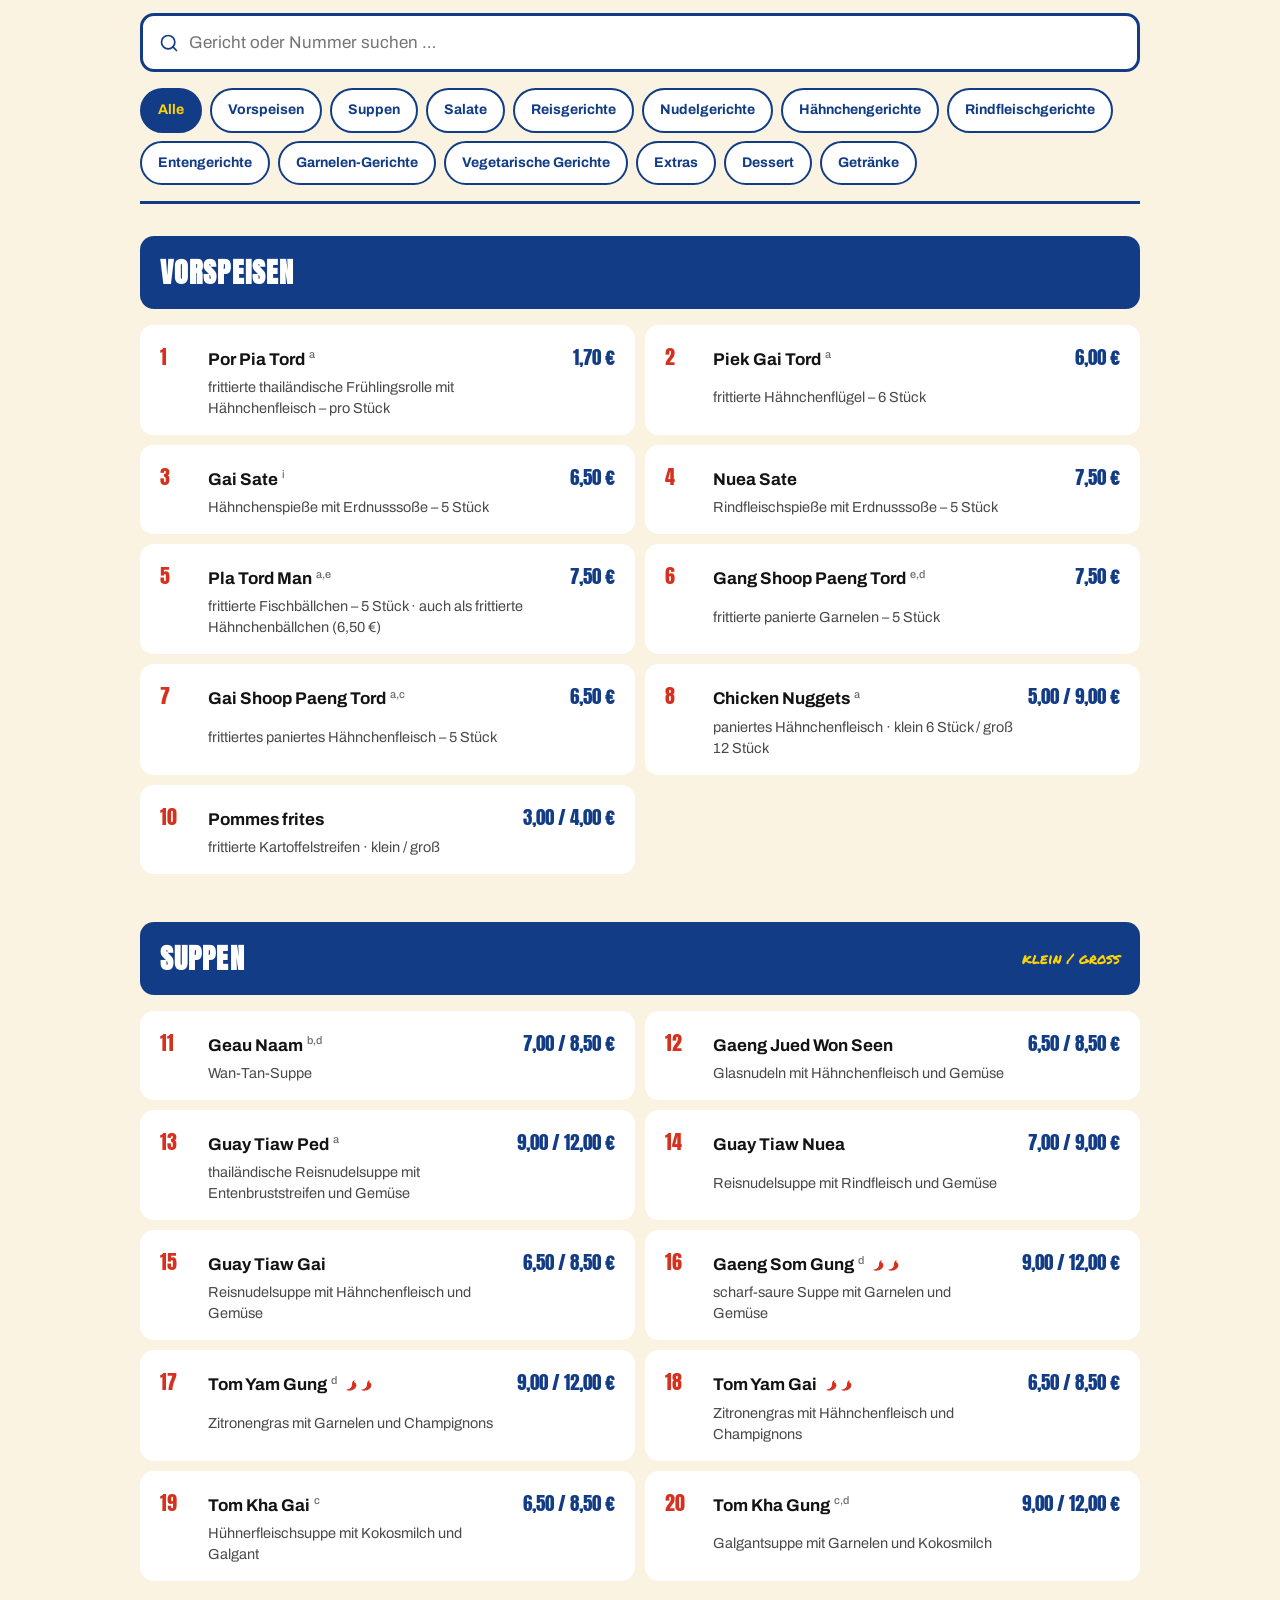
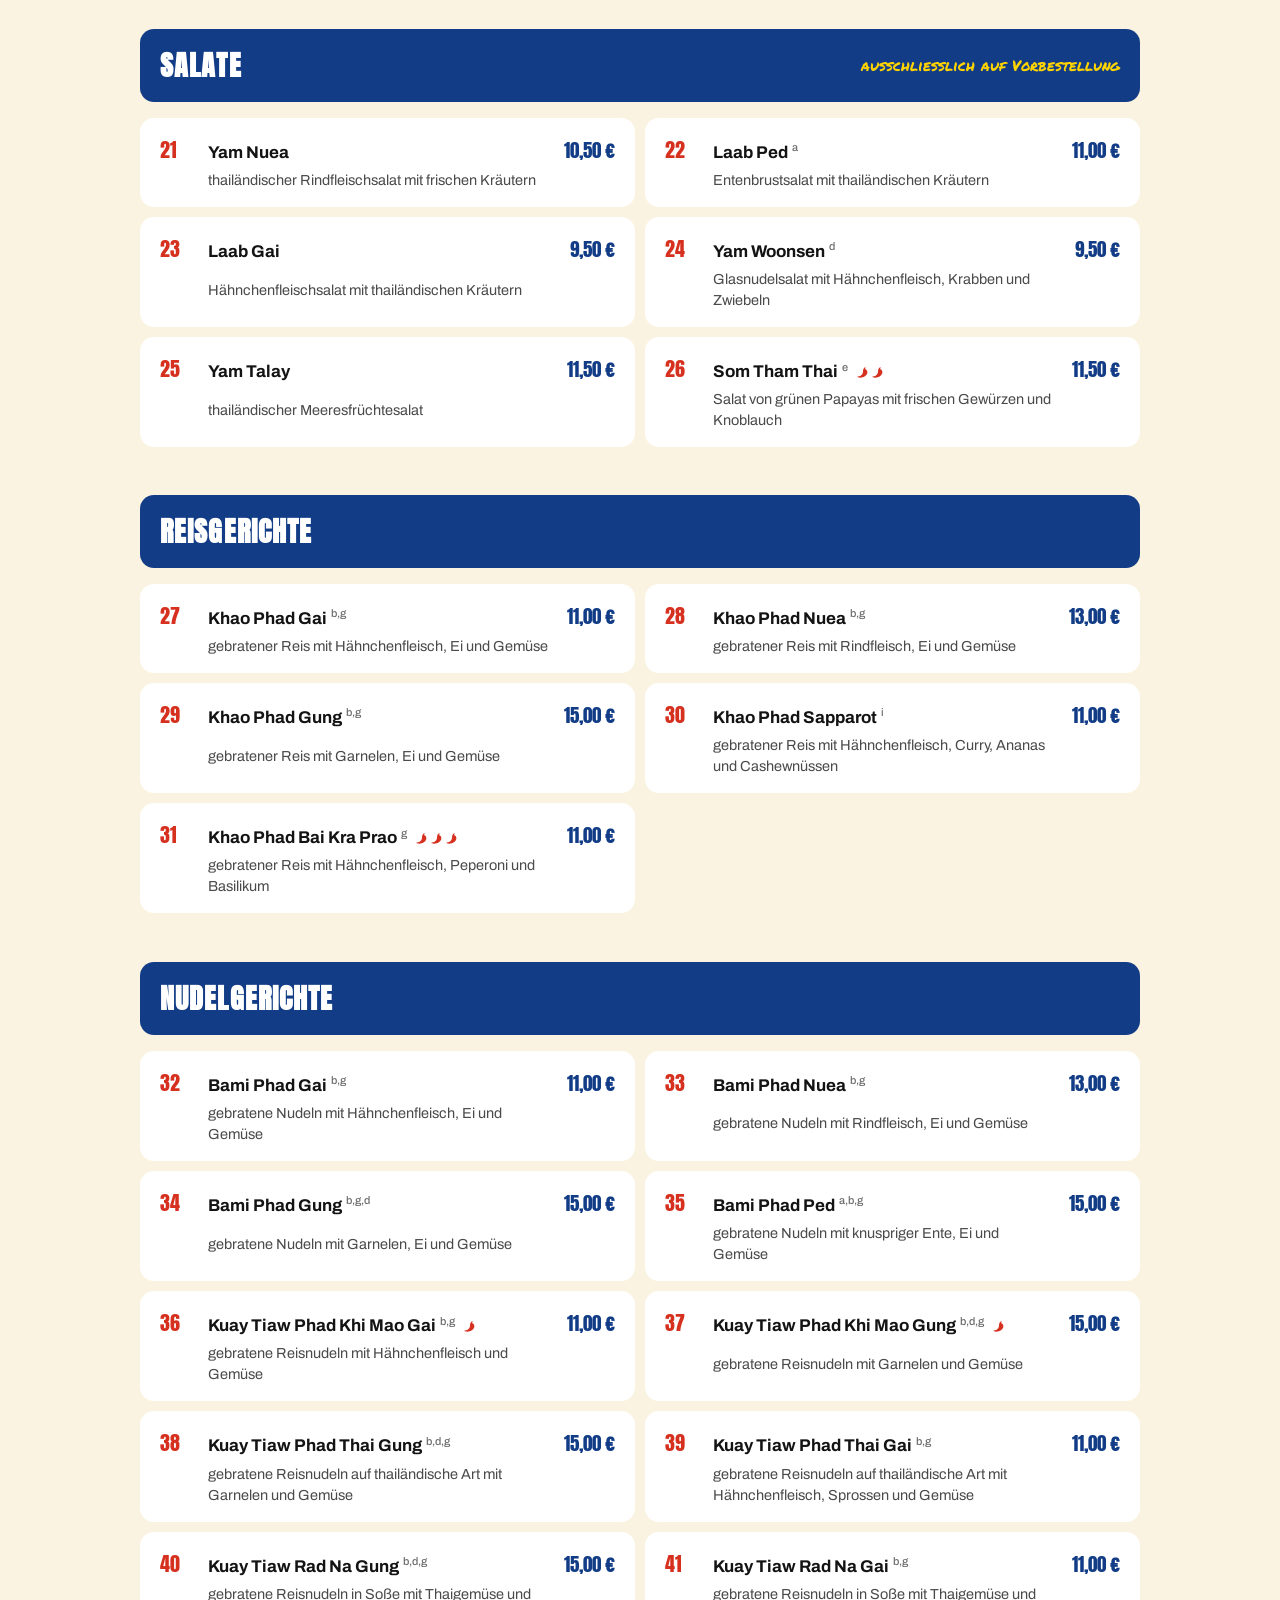
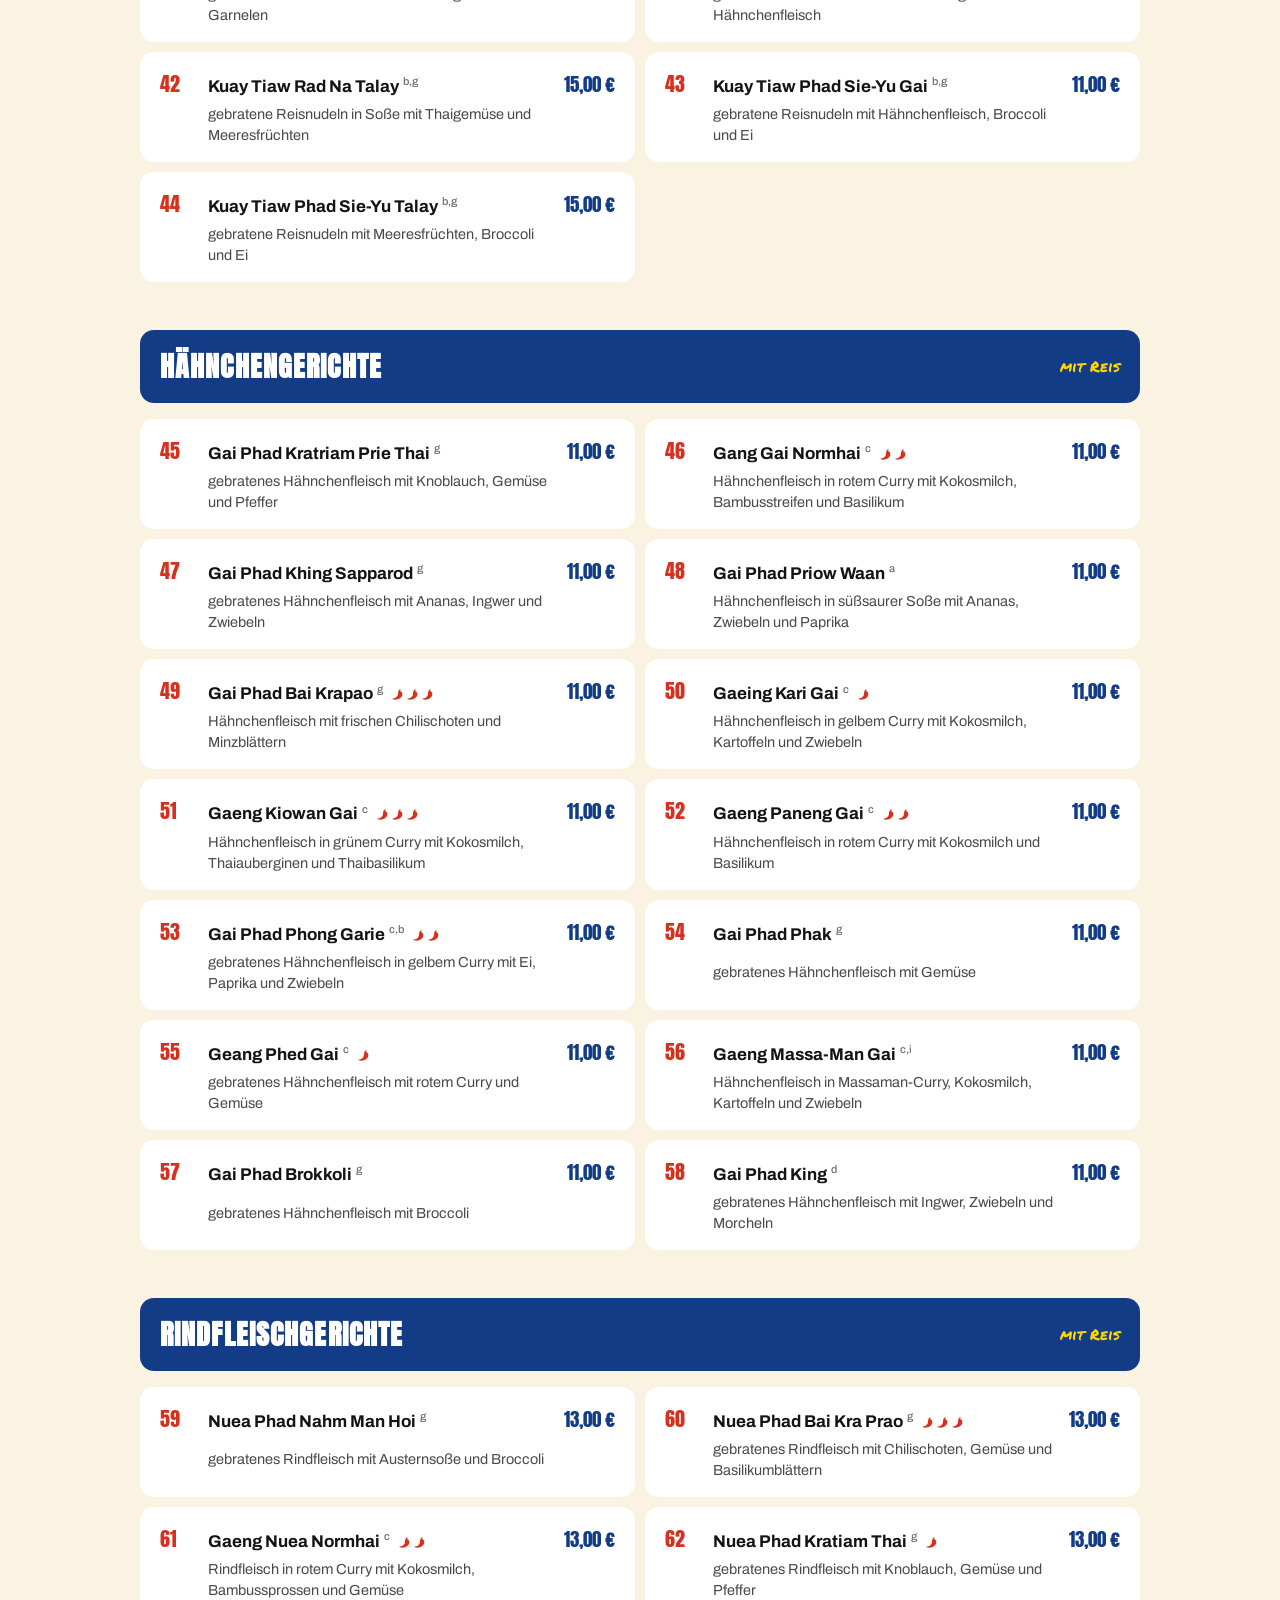
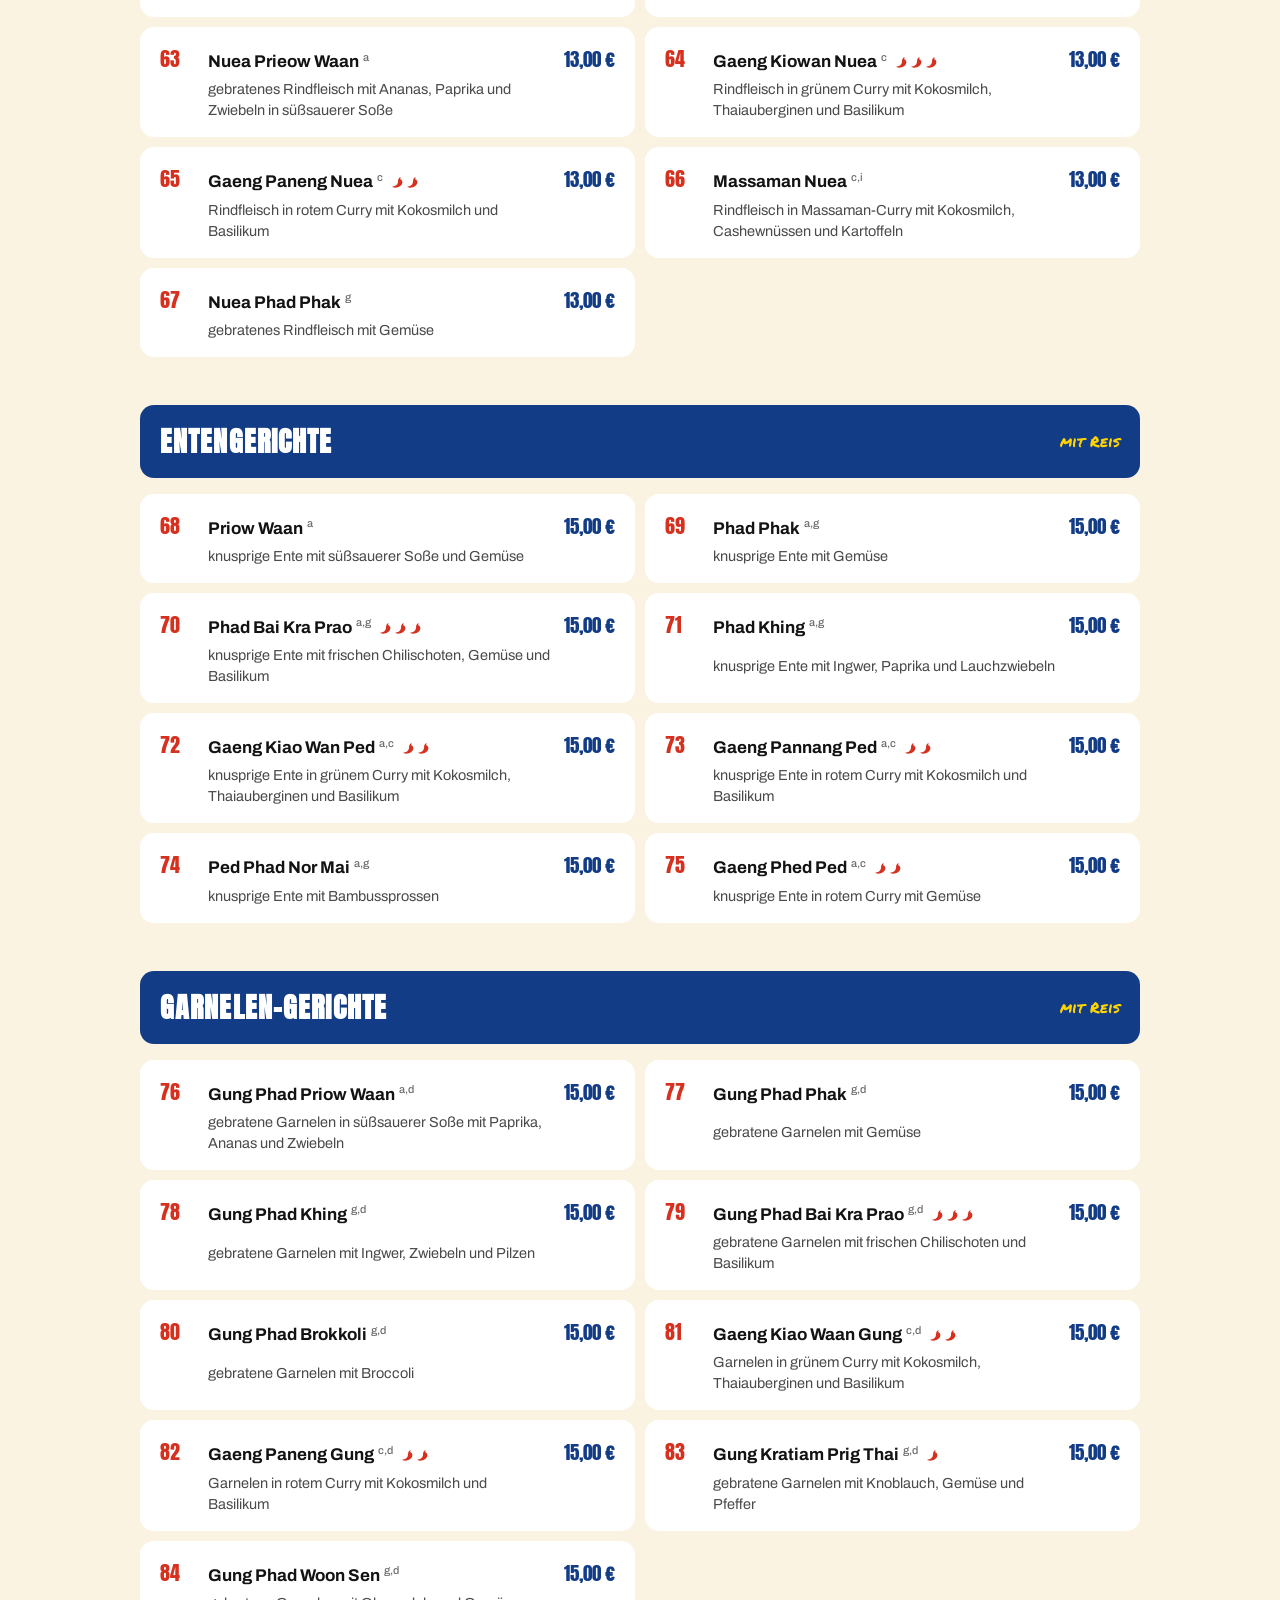
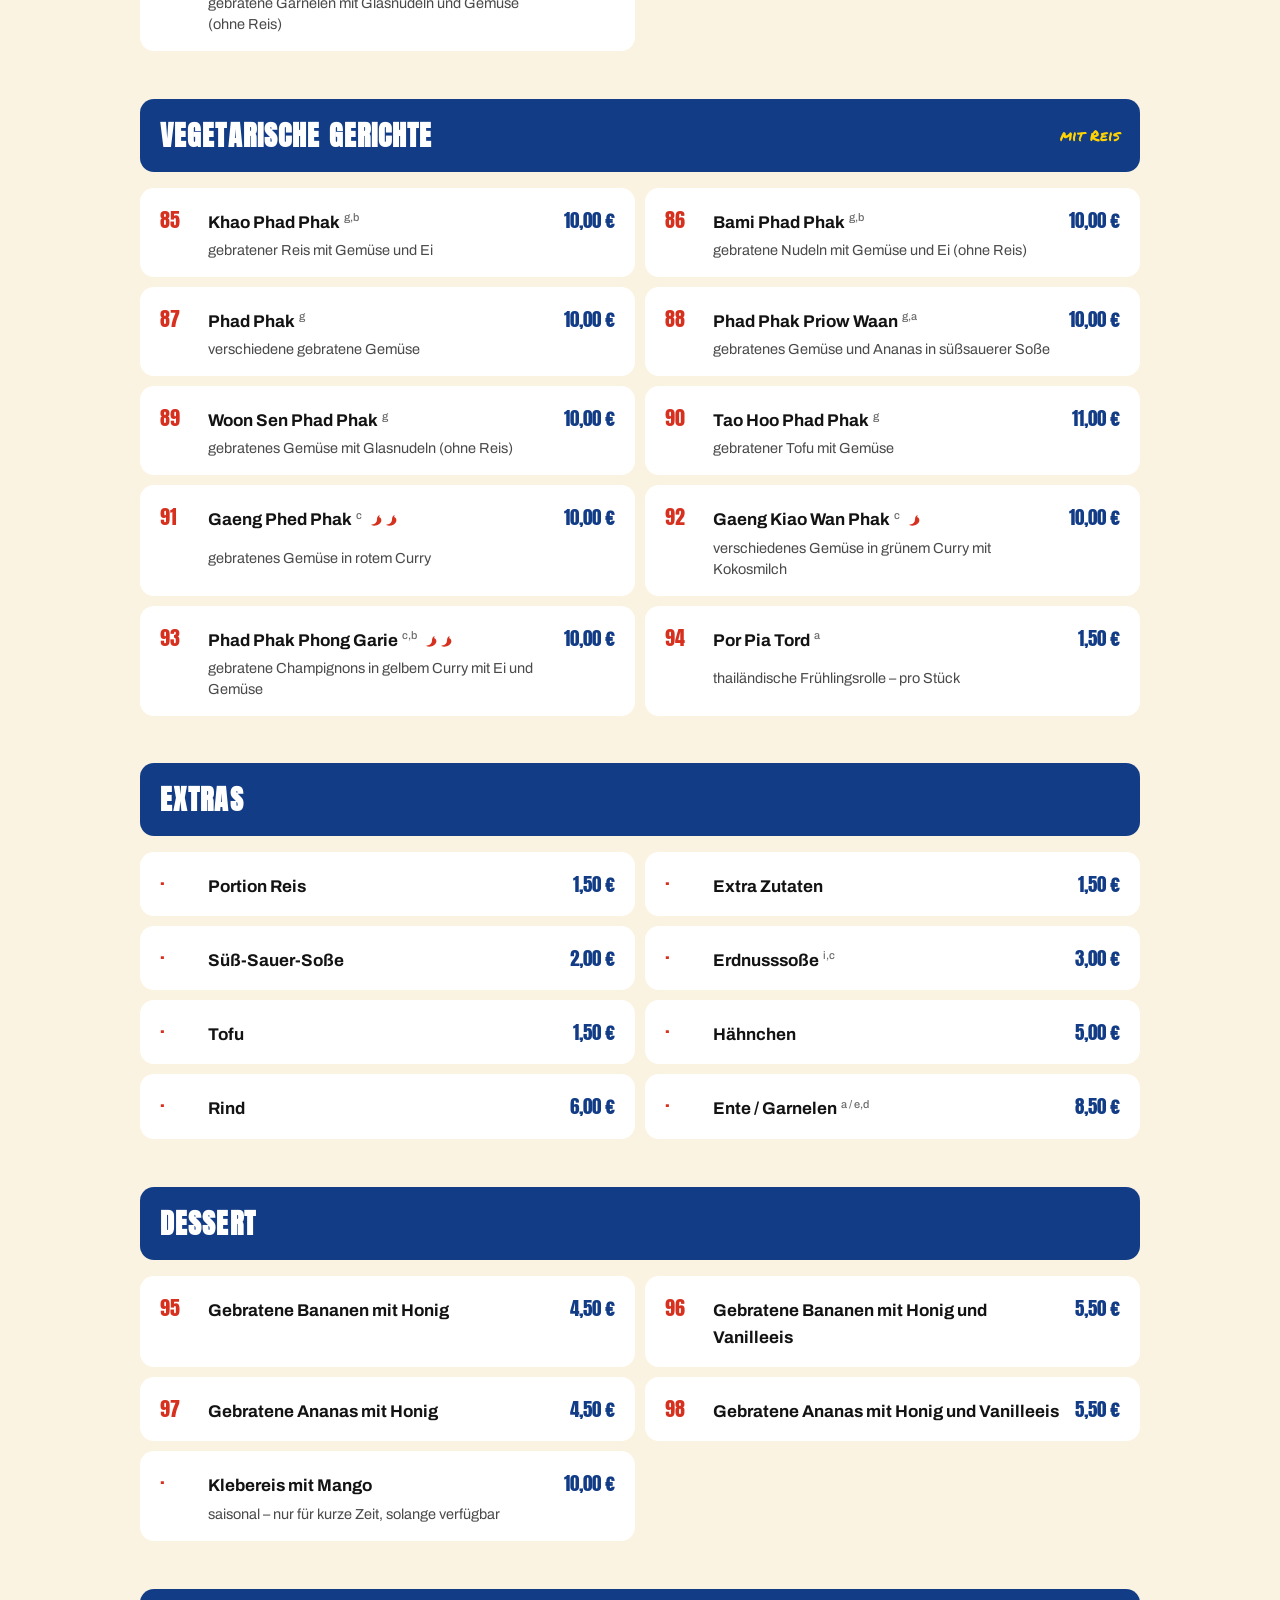
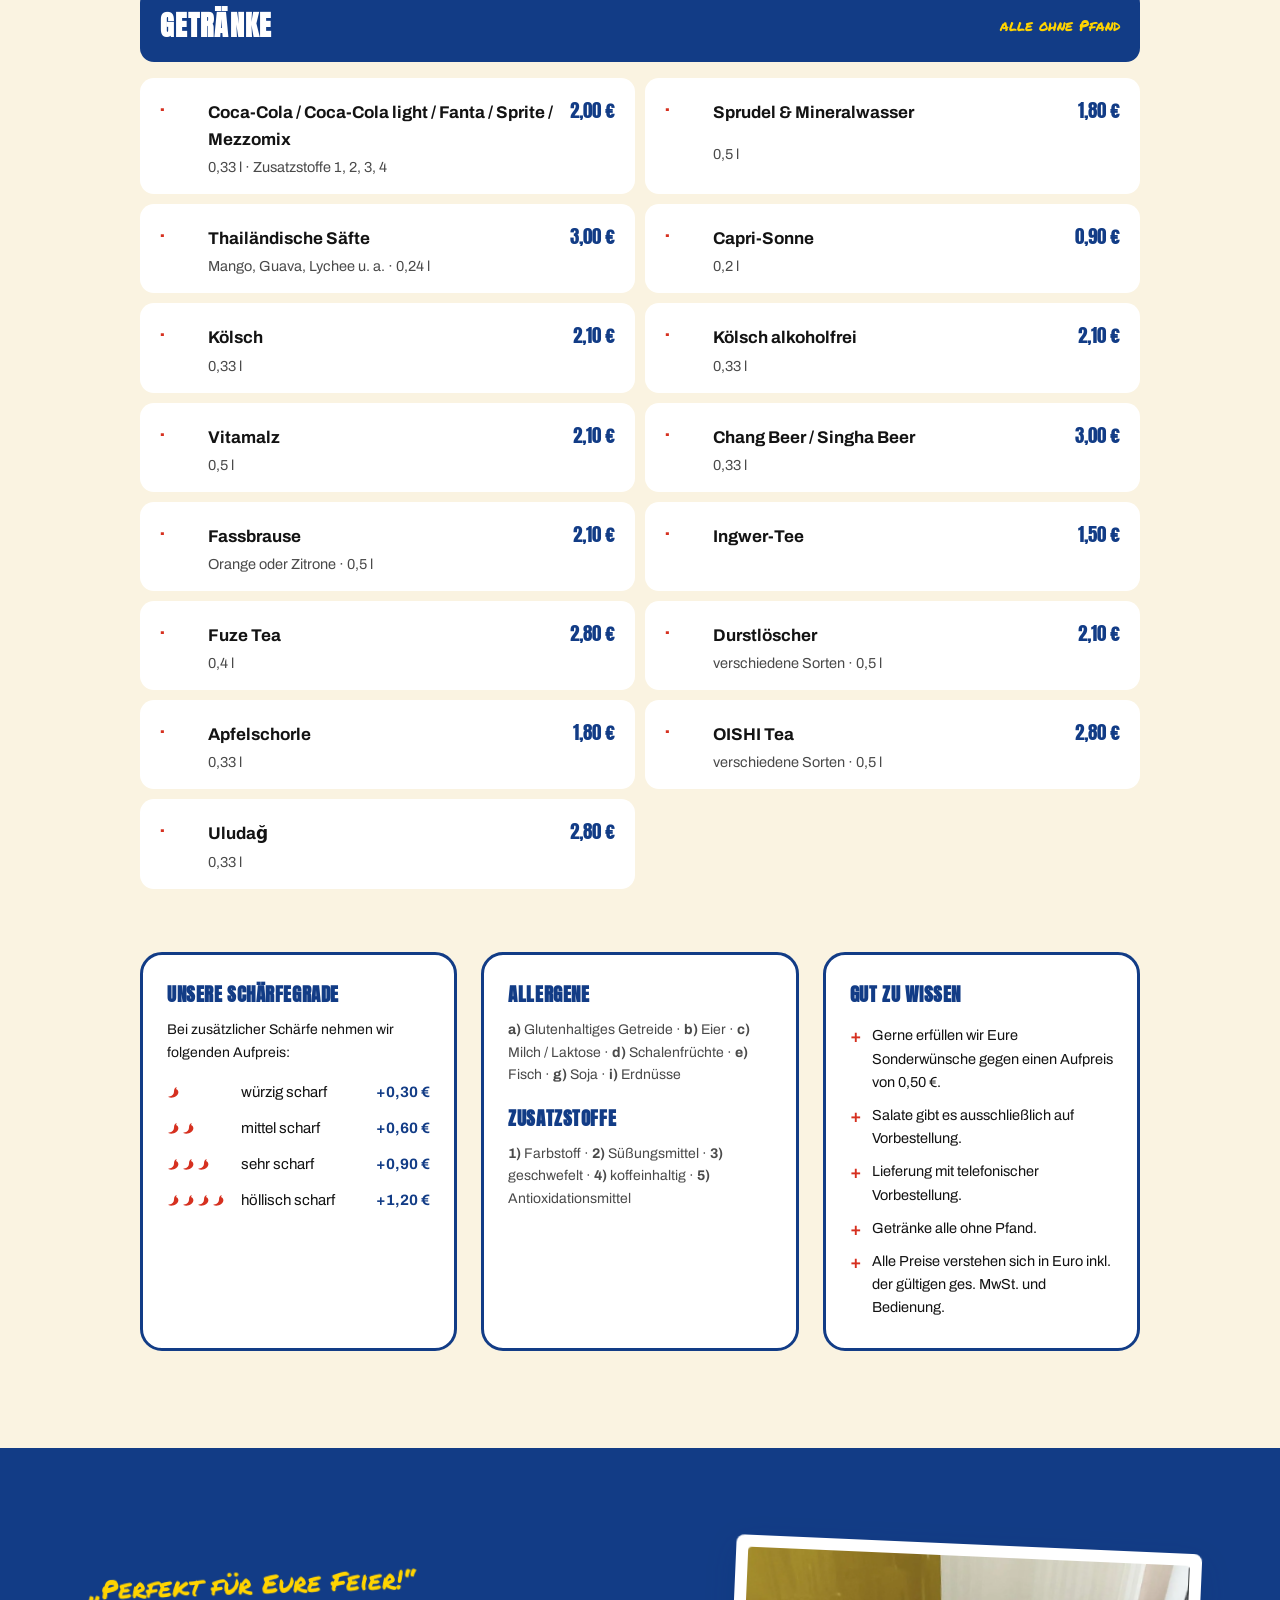
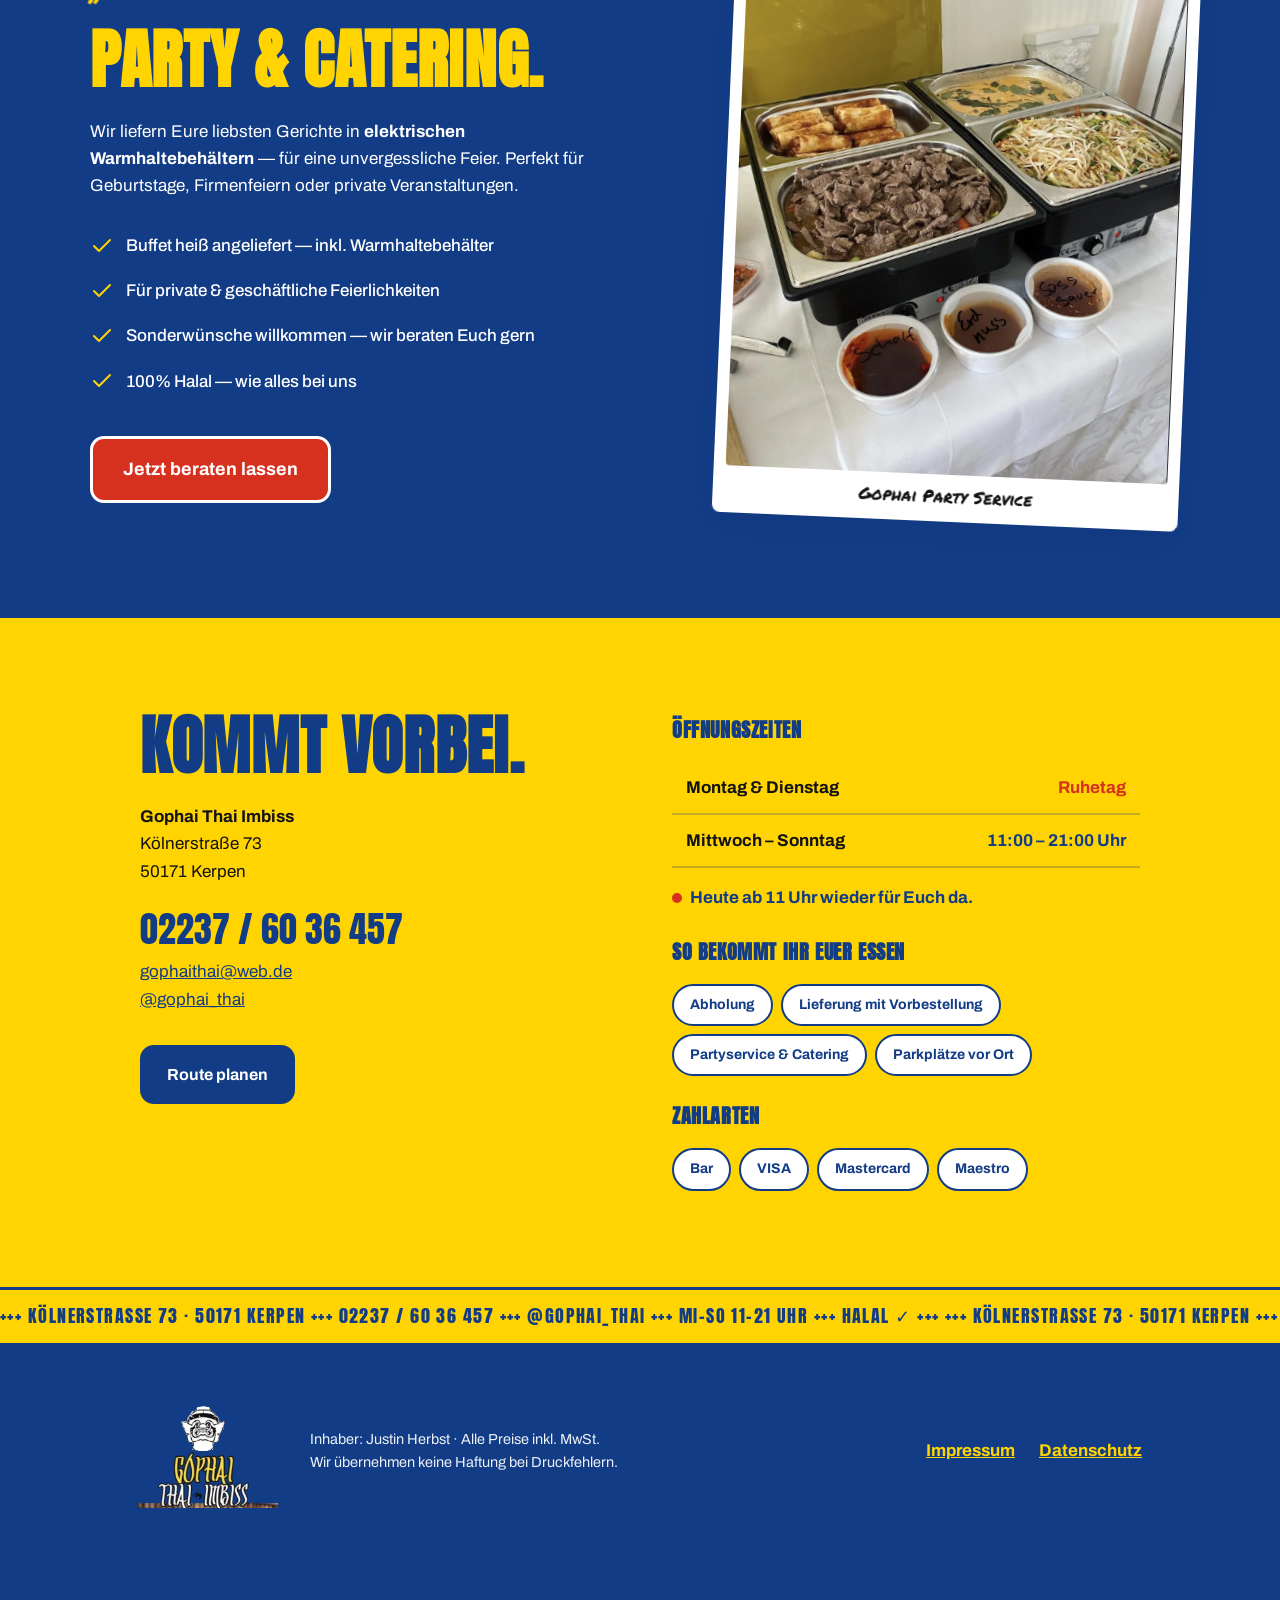
==== commit 1f54b692: "Crop team photo to remove wordmark, drop "1 Maske" fact chip - Re-crop team photo to show only the o" ====
--- a/index.html
+++ b/index.html
@@ -163,7 +163,7 @@
     <section class="about" id="ueber-uns">
       <div class="about__inner">
         <figure class="polaroid polaroid--team anim-up">
-          <img src="assets/img/team.webp" alt="Das Gophai-Team: zwei lächelnde Menschen vor einer Bambuswand" width="674" height="483" loading="lazy">
+          <img src="assets/img/team.webp" alt="Das Gophai-Team: zwei lächelnde Menschen vor einer Bambuswand" width="674" height="426" loading="lazy">
           <figcaption>Euer Team von Gophai</figcaption>
         </figure>
         <div class="about__copy">
@@ -175,7 +175,6 @@
             <li><strong>98</strong> Gerichte</li>
             <li><strong>100%</strong> Halal</li>
             <li><strong>4</strong> Schärfegrade</li>
-            <li><strong>1</strong> Maske</li>
           </ul>
         </div>
       </div>
